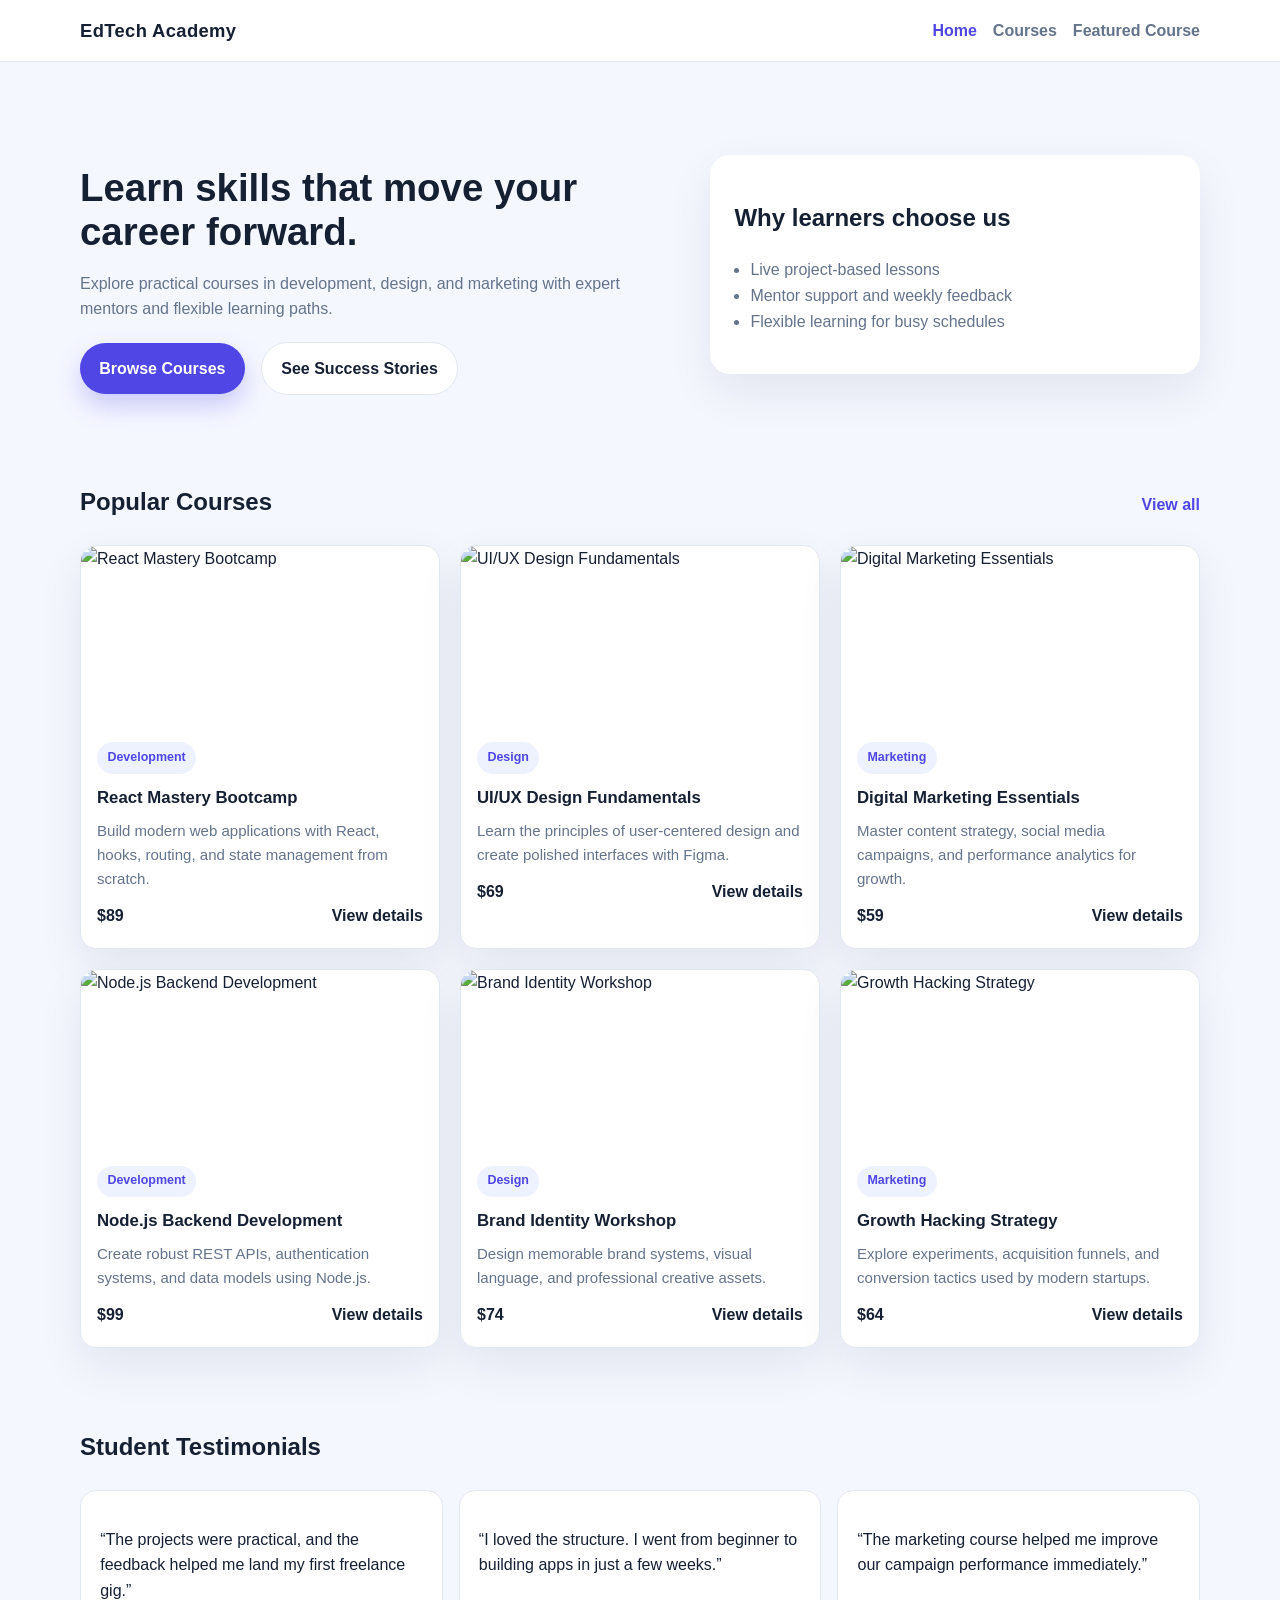
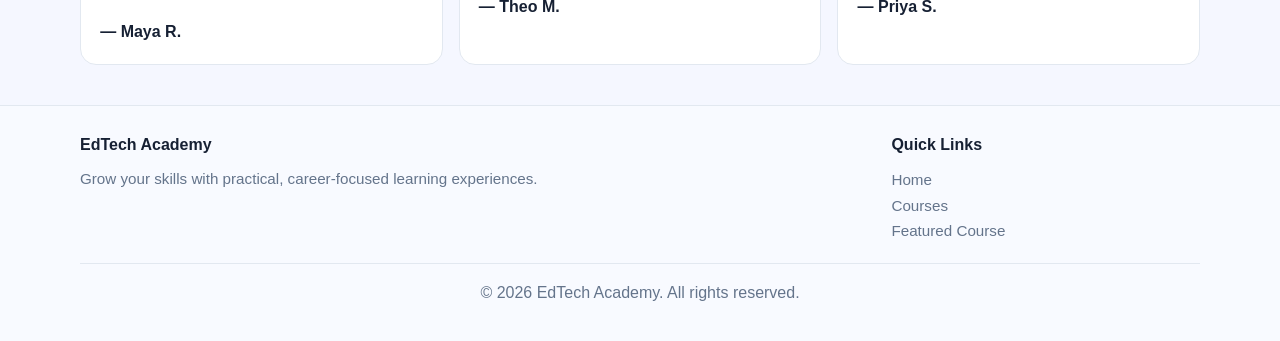
==== index.html @ 7f389bcc "Folder Structure create" ====
<!DOCTYPE html>
<html lang="en">
  <head>
    <meta charset="UTF-8">
    <meta name="viewport" content="width=device-width, initial-scale=1.0">
    <title>EdTech Academy</title>
    <link rel="stylesheet" href="styles.css">
  </head>
  <body data-page="home">
    <header class="site-header">
      <div class="container header-inner">
        <a class="brand" href="index.html">EdTech Academy</a>
        <nav class="nav-links" aria-label="Primary navigation">
          <a class="active" href="index.html">Home</a>
          <a href="courses.html">Courses</a>
          <a href="course-detail.html?id=1">Featured Course</a>
        </nav>
      </div>
    </header>

    <main>
      <section class="hero">
        <div class="container hero-grid">
          <div>
            <h1>Learn skills that move your career forward.</h1>
            <p>Explore practical courses in development, design, and marketing with expert mentors and flexible learning paths.</p>
            <div class="btns" style="margin-top: 1.25rem;">
              <a class="btn btn-primary" href="courses.html">Browse Courses</a>
              <a class="btn btn-secondary" href="#testimonials">See Success Stories</a>
            </div>
          </div>
          <div class="hero-card">
            <h2>Why learners choose us</h2>
            <ul>
              <li>Live project-based lessons</li>
              <li>Mentor support and weekly feedback</li>
              <li>Flexible learning for busy schedules</li>
            </ul>
          </div>
        </div>
      </section>

      <section class="section">
        <div class="container">
          <div class="section-title">
            <h2>Popular Courses</h2>
            <a href="courses.html">View all</a>
          </div>
          <div id="popular-courses" class="grid course-grid"></div>
        </div>
      </section>

      <section id="testimonials" class="section">
        <div class="container">
          <div class="section-title">
            <h2>Student Testimonials</h2>
          </div>
          <div class="testimonials">
            <article class="quote-card">
              <p>“The projects were practical, and the feedback helped me land my first freelance gig.”</p>
              <strong>— Maya R.</strong>
            </article>
            <article class="quote-card">
              <p>“I loved the structure. I went from beginner to building apps in just a few weeks.”</p>
              <strong>— Theo M.</strong>
            </article>
            <article class="quote-card">
              <p>“The marketing course helped me improve our campaign performance immediately.”</p>
              <strong>— Priya S.</strong>
            </article>
          </div>
        </div>
      </section>
    </main>

    <footer class="site-footer">
      <div class="container footer-grid">
        <div class="footer-block">
          <h3>EdTech Academy</h3>
          <p>Grow your skills with practical, career-focused learning experiences.</p>
        </div>
        <div class="footer-block"></div>
        <div class="footer-block">
          <h3>Quick Links</h3>
          <a href="index.html">Home</a><br>
          <a href="courses.html">Courses</a><br>
          <a href="course-detail.html?id=1">Featured Course</a>
        </div>
      </div>
      <div class="container footer-bottom">© 2026 EdTech Academy. All rights reserved.</div>
    </footer>

    <script src="courses.js"></script>
    <script src="app.js"></script>
  </body>
</html>
---- styles.css ----
:root {
  --bg: #f5f7ff;
  --surface: #ffffff;
  --text: #162033;
  --muted: #64748b;
  --primary: #4f46e5;
  --primary-dark: #3730a3;
  --border: #e2e8f0;
  --shadow: 0 18px 45px rgba(15, 23, 42, 0.08);
}

* {
  box-sizing: border-box;
}

body {
  margin: 0;
  font-family: 'Segoe UI', Tahoma, Geneva, Verdana, sans-serif;
  background: var(--bg);
  color: var(--text);
  line-height: 1.6;
}

a {
  color: inherit;
  text-decoration: none;
}

img {
  max-width: 100%;
  display: block;
}

.container {
  width: min(1120px, calc(100% - 2rem));
  margin: 0 auto;
}

.site-header {
  background: rgba(255, 255, 255, 0.95);
  backdrop-filter: blur(12px);
  position: sticky;
  top: 0;
  z-index: 10;
  border-bottom: 1px solid var(--border);
}

.header-inner {
  display: flex;
  justify-content: space-between;
  align-items: center;
  padding: 1rem 0;
}

.brand {
  font-size: 1.15rem;
  font-weight: 700;
  letter-spacing: 0.02em;
}

.nav-links {
  display: flex;
  gap: 1rem;
  flex-wrap: wrap;
}

.nav-links a {
  color: var(--muted);
  font-weight: 600;
}

.nav-links a:hover,
.nav-links a.active {
  color: var(--primary);
}

.hero {
  padding: 4.5rem 0 3rem;
}

.hero-grid {
  display: grid;
  grid-template-columns: 1.1fr 0.9fr;
  gap: 2rem;
  align-items: center;
}

.hero h1 {
  font-size: clamp(2rem, 3vw, 3rem);
  line-height: 1.15;
  margin-bottom: 1rem;
}

.hero p {
  color: var(--muted);
  font-size: 1rem;
  max-width: 600px;
}

.btn {
  display: inline-block;
  padding: 0.8rem 1.2rem;
  border-radius: 999px;
  font-weight: 700;
  transition: transform 0.2s ease, box-shadow 0.2s ease;
}

.btn:hover {
  transform: translateY(-2px);
}

.btn-primary {
  background: var(--primary);
  color: white;
  box-shadow: 0 12px 25px rgba(79, 70, 229, 0.25);
}

.btn-secondary {
  border: 1px solid var(--border);
  background: white;
  margin-left: 0.75rem;
}

.hero-card {
  background: white;
  padding: 1.5rem;
  border-radius: 1.25rem;
  box-shadow: var(--shadow);
}

.hero-card ul {
  padding-left: 1rem;
  color: var(--muted);
}

.section {
  padding: 2.5rem 0;
}

.section-title {
  display: flex;
  justify-content: space-between;
  align-items: baseline;
  margin-bottom: 1.5rem;
}

.section-title h2 {
  margin: 0;
  font-size: 1.5rem;
}

.section-title a {
  color: var(--primary);
  font-weight: 700;
}

.grid {
  display: grid;
  gap: 1.25rem;
}

.course-grid {
  grid-template-columns: repeat(3, minmax(0, 1fr));
}

.card {
  background: var(--surface);
  border: 1px solid var(--border);
  border-radius: 1rem;
  overflow: hidden;
  box-shadow: var(--shadow);
}

.card img {
  width: 100%;
  height: 180px;
  object-fit: cover;
}

.card-body {
  padding: 1rem 1rem 1.2rem;
}

.badge {
  display: inline-block;
  padding: 0.35rem 0.65rem;
  border-radius: 999px;
  background: #eef2ff;
  color: var(--primary);
  font-size: 0.78rem;
  font-weight: 700;
  margin-bottom: 0.7rem;
}

.card h3 {
  margin: 0 0 0.45rem;
  font-size: 1.05rem;
}

.card p {
  margin: 0 0 0.75rem;
  color: var(--muted);
  font-size: 0.94rem;
}

.card-footer {
  display: flex;
  justify-content: space-between;
  align-items: center;
  font-weight: 700;
}

.testimonials {
  display: grid;
  grid-template-columns: repeat(3, minmax(0, 1fr));
  gap: 1rem;
}

.quote-card {
  background: white;
  border-radius: 1rem;
  padding: 1.2rem;
  border: 1px solid var(--border);
}

.quote-card strong {
  display: block;
  margin-top: 1rem;
}

.page-shell {
  padding: 2.5rem 0 4rem;
}

.toolbar {
  display: flex;
  flex-wrap: wrap;
  gap: 1rem;
  margin: 1.5rem 0 2rem;
}

.toolbar input,
.toolbar select {
  flex: 1 1 220px;
  padding: 0.85rem 0.95rem;
  border: 1px solid var(--border);
  border-radius: 0.9rem;
  font: inherit;
}

.results-message {
  margin-bottom: 1rem;
  color: var(--muted);
}

.detail-layout {
  display: grid;
  grid-template-columns: 1.1fr 0.9fr;
  gap: 2rem;
  align-items: start;
}

.detail-card {
  background: white;
  padding: 1.5rem;
  border-radius: 1.25rem;
  box-shadow: var(--shadow);
}

.detail-card img {
  width: 100%;
  height: 280px;
  object-fit: cover;
  border-radius: 1rem;
  margin-bottom: 1rem;
}

.detail-meta {
  display: flex;
  flex-wrap: wrap;
  gap: 0.75rem;
  margin-bottom: 0.75rem;
}

.detail-meta span {
  background: #eef2ff;
  color: var(--primary);
  padding: 0.4rem 0.7rem;
  border-radius: 999px;
  font-size: 0.8rem;
  font-weight: 700;
}

.empty-state {
  background: white;
  border: 1px dashed var(--border);
  border-radius: 1rem;
  padding: 2rem;
  text-align: center;
  color: var(--muted);
}

.site-footer {
  padding: 1.6rem 0 2.2rem;
  color: var(--muted);
  border-top: 1px solid var(--border);
  background: #f8faff;
}

.footer-grid {
  display: grid;
  grid-template-columns: 1.2fr 0.8fr 0.8fr;
  gap: 1.25rem;
}

.footer-block h3 {
  margin: 0 0 0.6rem;
  color: var(--text);
  font-size: 1rem;
}

.footer-block p,
.footer-block a {
  margin: 0.2rem 0;
  color: var(--muted);
  font-size: 0.95rem;
}

.footer-block a:hover {
  color: var(--primary);
}

.footer-bottom {
  margin-top: 1.2rem;
  padding-top: 1rem;
  border-top: 1px solid var(--border);
  text-align: center;
}

@media (max-width: 900px) {
  .hero-grid,
  .detail-layout {
    grid-template-columns: 1fr;
  }

  .course-grid,
  .testimonials {
    grid-template-columns: repeat(2, minmax(0, 1fr));
  }
}

@media (max-width: 640px) {
  .header-inner {
    flex-direction: column;
    align-items: flex-start;
    gap: 0.7rem;
  }

  .hero {
    padding-top: 2.2rem;
  }

  .hero .btns {
    display: flex;
    flex-wrap: wrap;
    gap: 0.75rem;
  }

  .btn-secondary {
    margin-left: 0;
  }

  .course-grid,
  .testimonials {
    grid-template-columns: 1fr;
  }
}
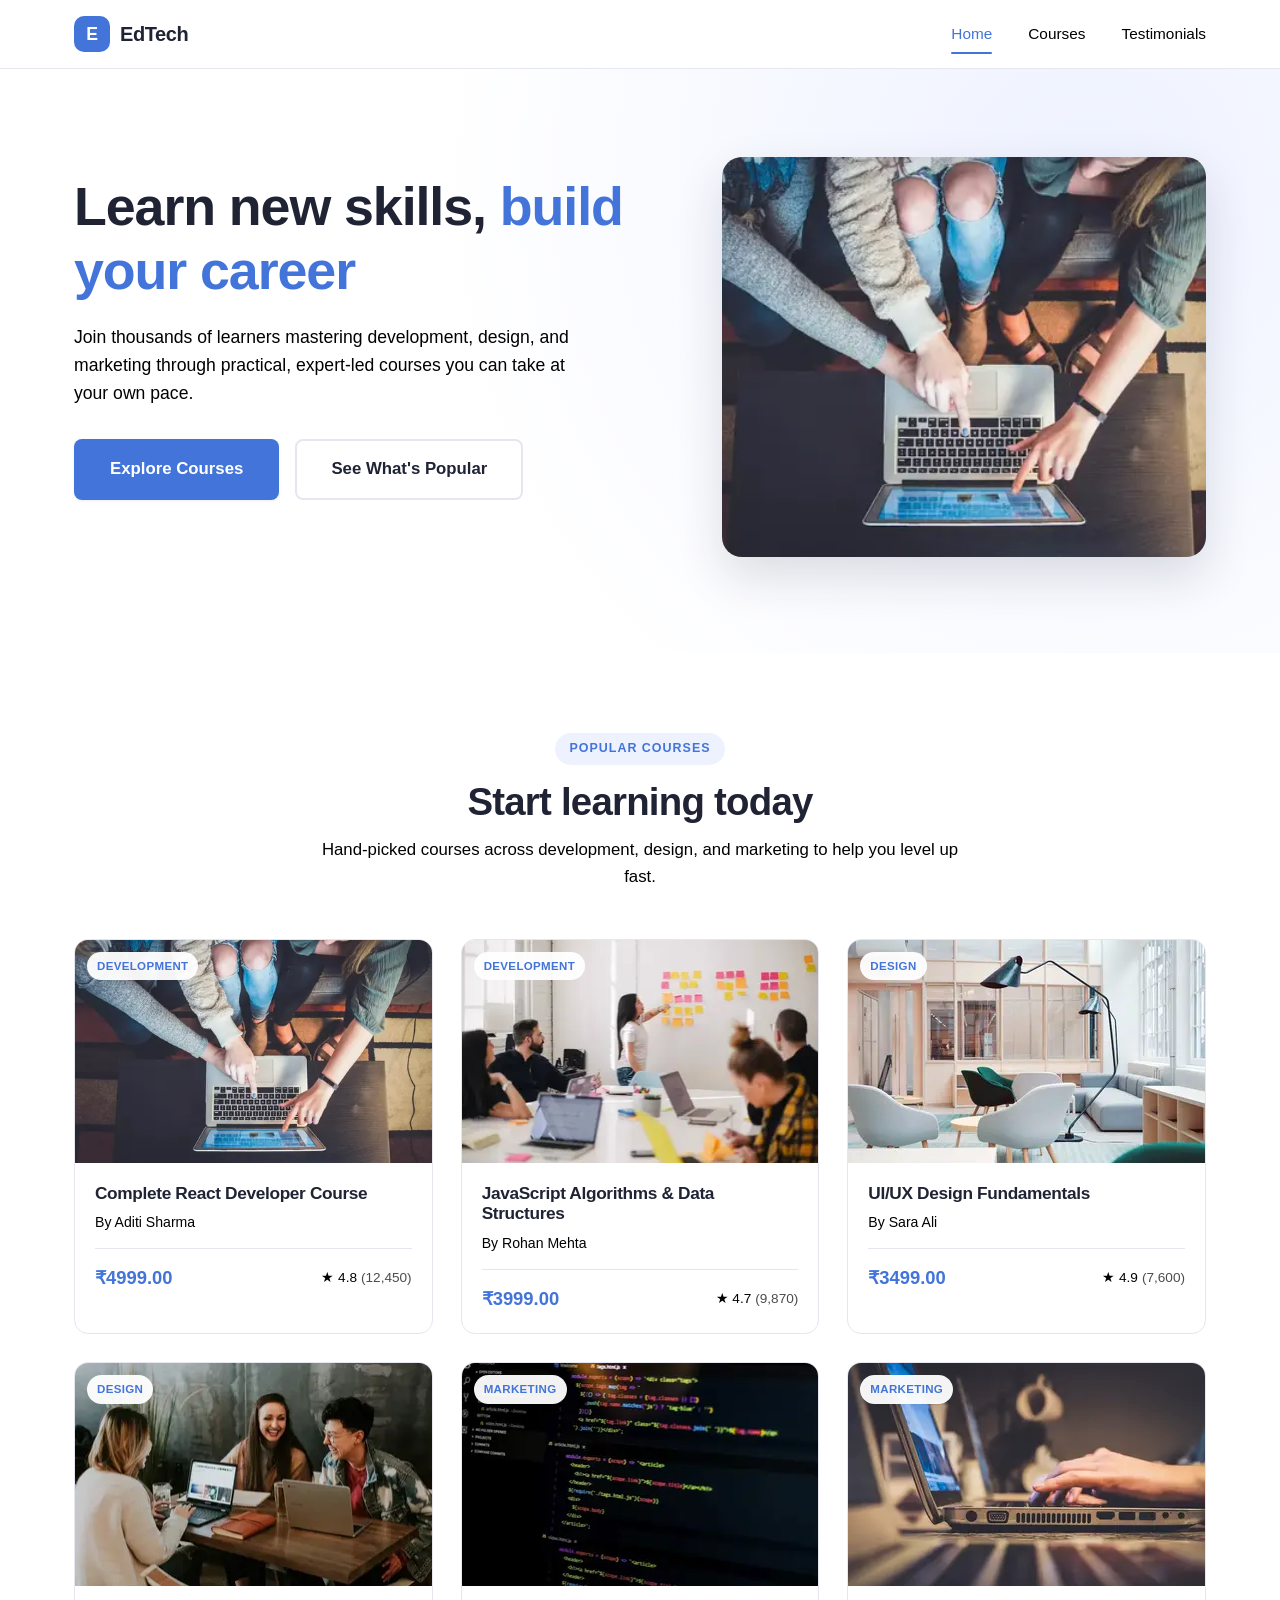
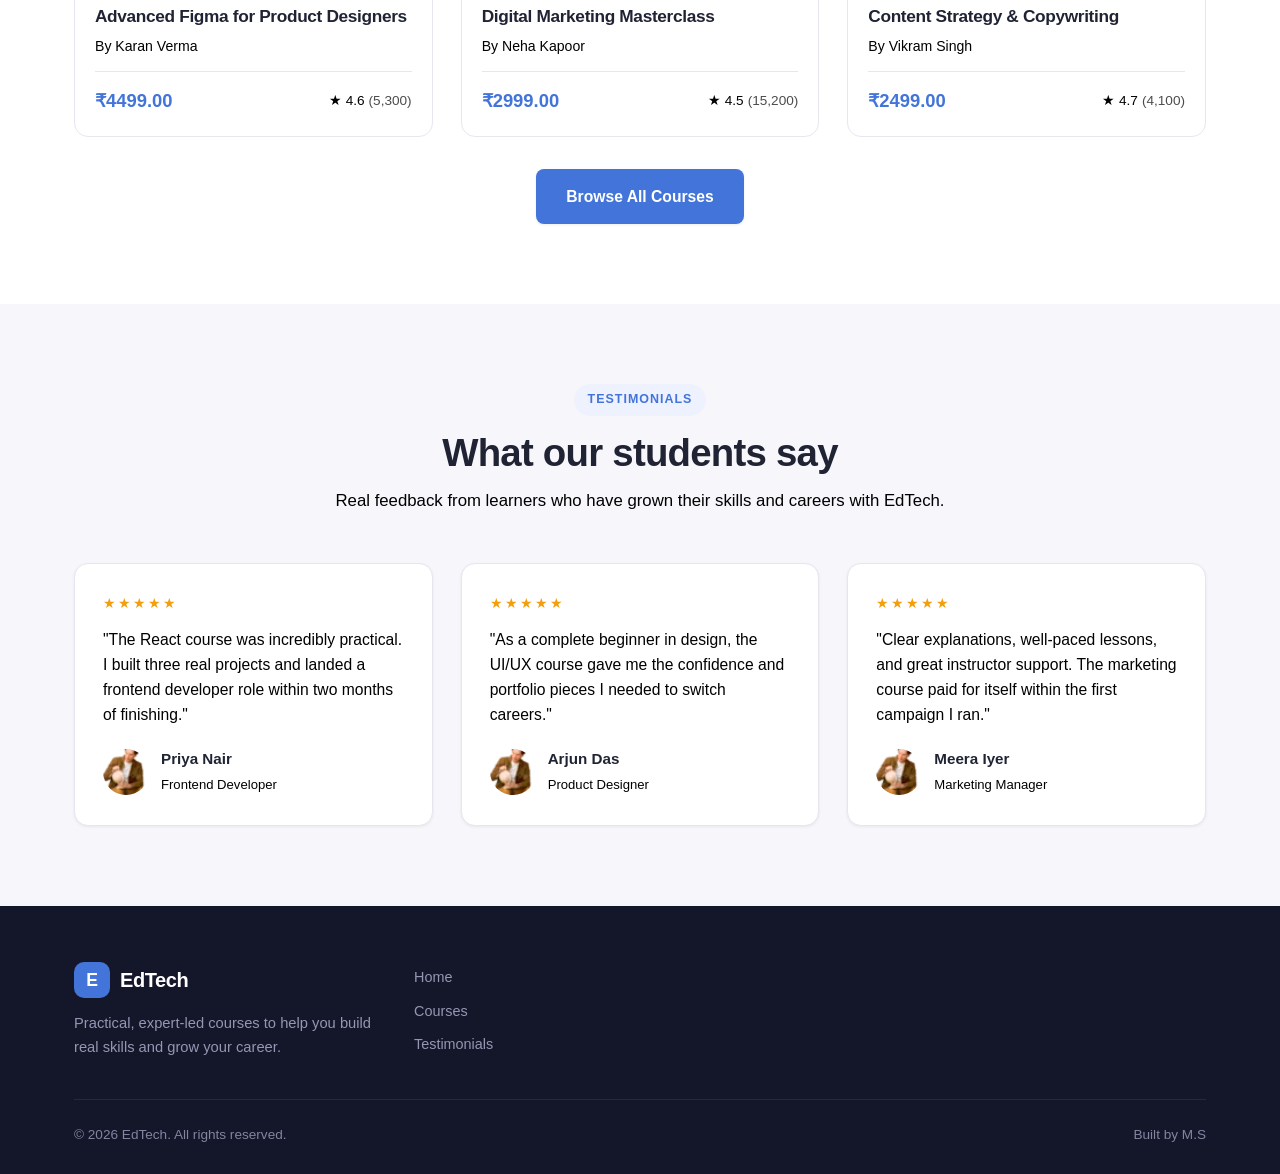
==== commit 5aa0fbae: "Create all the page with functionality" ====
--- a/index.html
+++ b/index.html
@@ -1,96 +1,175 @@
 <!DOCTYPE html>
 <html lang="en">
-  <head>
-    <meta charset="UTF-8">
-    <meta name="viewport" content="width=device-width, initial-scale=1.0">
-    <title>EdTech Academy</title>
-    <link rel="stylesheet" href="styles.css">
-  </head>
-  <body data-page="home">
-    <header class="site-header">
-      <div class="container header-inner">
-        <a class="brand" href="index.html">EdTech Academy</a>
-        <nav class="nav-links" aria-label="Primary navigation">
-          <a class="active" href="index.html">Home</a>
-          <a href="courses.html">Courses</a>
-          <a href="course-detail.html?id=1">Featured Course</a>
-        </nav>
-      </div>
-    </header>
 
-    <main>
-      <section class="hero">
-        <div class="container hero-grid">
-          <div>
-            <h1>Learn skills that move your career forward.</h1>
-            <p>Explore practical courses in development, design, and marketing with expert mentors and flexible learning paths.</p>
-            <div class="btns" style="margin-top: 1.25rem;">
-              <a class="btn btn-primary" href="courses.html">Browse Courses</a>
-              <a class="btn btn-secondary" href="#testimonials">See Success Stories</a>
-            </div>
-          </div>
-          <div class="hero-card">
-            <h2>Why learners choose us</h2>
-            <ul>
-              <li>Live project-based lessons</li>
-              <li>Mentor support and weekly feedback</li>
-              <li>Flexible learning for busy schedules</li>
-            </ul>
+<head>
+  <meta charset="UTF-8" />
+  <meta name="viewport" content="width=device-width, initial-scale=1.0" />
+  <title>EdTech · Learn Skills That Matter</title>
+  <meta name="description"
+    content="EdTech is an online learning platform offering courses in development, design and marketing taught by industry experts." />
+  <link rel="preconnect" href="https://fonts.googleapis.com" />
+  <link rel="stylesheet" href="css/style.css" />
+</head>
+
+<body>
+
+  <!-- header -->
+
+  <header class="site-header">
+    <div class="container navbar">
+      <a href="index.html" class="logo" aria-label="EdTech Home">
+        <span class="logo-mark">E</span>
+        EdTech
+      </a>
+
+      <nav class="nav-links" id="nav-links">
+        <a href="index.html" class="active" aria-current="page" aria-label="Home">Home</a>
+        <a href="courses.html" aria-label="Browse Courses">Courses</a>
+        <a href="index.html#testimonials" aria-label="View Testimonials">Testimonials</a>
+      </nav>
+
+
+    </div>
+  </header>
+
+  <main>
+    <!-- Hero Section -->
+    <section class="hero">
+      <div class="container hero-grid">
+        <div class="hero-content">
+          <h1>Learn new skills, <span>build your career</span></h1>
+          <p>
+            Join thousands of learners mastering development, design, and marketing
+            through practical, expert-led courses you can take at your own pace.
+          </p>
+          <div class="hero-actions">
+            <a href="courses.html" class="btn btn-primary btn-lg" aria-label="Explore Courses">Explore Courses</a>
+            <a href="#popular-courses" class="btn btn-outline btn-lg" aria-label="See What's Popular">See What's
+              Popular</a>
           </div>
         </div>
-      </section>
 
-      <section class="section">
-        <div class="container">
-          <div class="section-title">
-            <h2>Popular Courses</h2>
-            <a href="courses.html">View all</a>
-          </div>
-          <div id="popular-courses" class="grid course-grid"></div>
-        </div>
-      </section>
-
-      <section id="testimonials" class="section">
-        <div class="container">
-          <div class="section-title">
-            <h2>Student Testimonials</h2>
-          </div>
-          <div class="testimonials">
-            <article class="quote-card">
-              <p>“The projects were practical, and the feedback helped me land my first freelance gig.”</p>
-              <strong>— Maya R.</strong>
-            </article>
-            <article class="quote-card">
-              <p>“I loved the structure. I went from beginner to building apps in just a few weeks.”</p>
-              <strong>— Theo M.</strong>
-            </article>
-            <article class="quote-card">
-              <p>“The marketing course helped me improve our campaign performance immediately.”</p>
-              <strong>— Priya S.</strong>
-            </article>
-          </div>
-        </div>
-      </section>
-    </main>
-
-    <footer class="site-footer">
-      <div class="container footer-grid">
-        <div class="footer-block">
-          <h3>EdTech Academy</h3>
-          <p>Grow your skills with practical, career-focused learning experiences.</p>
-        </div>
-        <div class="footer-block"></div>
-        <div class="footer-block">
-          <h3>Quick Links</h3>
-          <a href="index.html">Home</a><br>
-          <a href="courses.html">Courses</a><br>
-          <a href="course-detail.html?id=1">Featured Course</a>
+        <div class="hero-media">
+          <img src="./images/react.webp" alt="React Development Course" loading="eager" fetchpriority="high" />
         </div>
       </div>
-      <div class="container footer-bottom">© 2026 EdTech Academy. All rights reserved.</div>
-    </footer>
+    </section>
 
-    <script src="courses.js"></script>
-    <script src="app.js"></script>
-  </body>
-</html>
+    <!-- Course Section -->
+    <section class="section" id="popular-courses">
+      <div class="container">
+        <div class="section-header">
+          <span class="eyebrow">Popular Courses</span>
+          <h2>Start learning today</h2>
+          <p>Hand-picked courses across development, design, and marketing to help you level up fast.</p>
+        </div>
+
+        <div class="course-grid" id="popular-courses-grid" aria-label="Popular Courses">
+
+        </div>
+        <div style="text-align: center; margin-top: 2rem;">
+          <a href="courses.html" class="btn btn-primary">
+            Browse All Courses
+          </a>
+        </div>
+      </div>
+    </section>
+
+    <!-- testimonials -->
+    <section class="section section-bg" id="testimonials">
+      <div class="container">
+        <div class="section-header">
+          <span class="eyebrow">Testimonials</span>
+          <h2>What our students say</h2>
+          <p>Real feedback from learners who have grown their skills and careers with EdTech.</p>
+        </div>
+
+        <div class="testimonial-grid">
+          <article class="testimonial-card" aria-label="Testimonial from Priya Nair">
+            <div class="testimonial-stars">★★★★★</div>
+            <p class="testimonial-quote">
+              "The React course was incredibly practical. I built three real projects and landed a
+              frontend developer role within two months of finishing."
+            </p>
+            <div class="testimonial-person">
+              <img src="./images/pic1.webp" alt="Portrait of Priya Nair" loading="lazy" width="80" height="80"
+                decoding="async" />
+              <div>
+                <strong>Priya Nair</strong>
+                <span>Frontend Developer</span>
+              </div>
+            </div>
+          </article>
+
+          <article class="testimonial-card" aria-label="Testimonial from Arjun Das">
+            <div class="testimonial-stars">★★★★★</div>
+            <p class="testimonial-quote">
+              "As a complete beginner in design, the UI/UX course gave me the confidence and
+              portfolio pieces I needed to switch careers."
+            </p>
+            <div class="testimonial-person">
+              <img src="./images/pic1.webp" alt="Portrait of Arjun Das" loading="lazy" width="80" height="80"
+                decoding="async" />
+              <div>
+                <strong>Arjun Das</strong>
+                <span>Product Designer</span>
+              </div>
+            </div>
+          </article>
+
+          <article class="testimonial-card" aria-label="Testimonial from Meera Iyer">
+            <div class="testimonial-stars">★★★★★</div>
+            <p class="testimonial-quote">
+              "Clear explanations, well-paced lessons, and great instructor support. The marketing
+              course paid for itself within the first campaign I ran."
+            </p>
+            <div class="testimonial-person">
+              <img src="./images/pic1.webp" alt="Portrait of Meera Iyer" loading="lazy" width="80" height="80"
+                decoding="async" />
+              <div>
+                <strong>Meera Iyer</strong>
+                <span>Marketing Manager</span>
+              </div>
+            </div>
+          </article>
+        </div>
+      </div>
+    </section>
+  </main>
+
+  <!-- footer -->
+  <footer class="site-footer" id="footer">
+    <div class="container">
+      <div class="footer-grid">
+        <div class="footer-brand">
+          <a href="index.html" class="logo" aria-label="EdTech Home">
+            <span class="logo-mark">E</span>
+            EdTech
+          </a>
+          <p>Practical, expert-led courses to help you build real skills and grow your career.</p>
+        </div>
+
+        <div class="footer-col">
+          <ul>
+            <li><a href="index.html" aria-label="Home">Home</a></li>
+            <li><a href="courses.html" aria-label="Courses">Courses</a></li>
+            <li><a href="index.html#testimonials" aria-label="Testimonials">Testimonials</a></li>
+          </ul>
+        </div>
+
+
+      </div>
+
+      <div class="footer-bottom">
+        <span>&copy; <span id="year"></span> EdTech. All rights reserved.</span>
+        <span aria-label="Built by M.S">Built by M.S</span>
+      </div>
+    </div>
+  </footer>
+
+  <script defer src="js/courses-data.js"></script>
+  <script defer src="js/main.js"></script>
+  <script defer src="js/home.js"></script>
+</body>
+
+</html>
--- a/css/style.css
+++ b/css/style.css
@@ -0,0 +1,931 @@
+.breadcrumb,
+.detail-description p,
+.detail-not-found p,
+.detail-price-note,
+.detail-sidebar ul li,
+.empty-state,
+.filter-btn,
+.hero p,
+.listing-header p,
+.nav-links a,
+.results-meta,
+.search-field .search-icon,
+.section-header p,
+.toast span {
+  color: var(--color-text-muted)
+}
+
+.course-card-category,
+.detail-category,
+.eyebrow {
+  text-transform: uppercase
+}
+
+*,
+::after,
+::before {
+  box-sizing: border-box;
+  margin: 0;
+  padding: 0
+}
+
+:root {
+  --color-primary: #4274D9;
+  --color-primary-dark: #293681;
+  --color-primary-light: #eef2ff;
+  --color-accent: #f59e0b;
+  --color-text: #1f2333;
+  --color-text-muted: #000;
+  --color-bg: #ffffff;
+  --color-bg-alt: #f7f7fb;
+  --color-border: #e6e6f0;
+  --color-success: #15803d;
+  --color-success-bg: #ecfdf3;
+  --radius-sm: 8px;
+  --radius-md: 14px;
+  --radius-lg: 20px;
+  --shadow-sm: 0 1px 3px rgba(31, 35, 51, 0.08);
+  --shadow-md: 0 8px 24px rgba(31, 35, 51, 0.1);
+  --shadow-lg: 0 20px 48px rgba(31, 35, 51, 0.14);
+  --container-width: 1180px;
+  --transition: 0.2s ease
+}
+
+html {
+  scroll-behavior: smooth
+}
+
+body {
+  font-family: Inter, -apple-system, BlinkMacSystemFont, "Segoe UI", Roboto, Helvetica, Arial, sans-serif;
+  color: var(--color-text);
+  background: var(--color-bg);
+  line-height: 1.6;
+  -webkit-font-smoothing: antialiased
+}
+
+img {
+  max-width: 100%;
+  display: block
+}
+
+a {
+  color: inherit;
+  text-decoration: none
+}
+
+ul {
+  list-style: none
+}
+
+button {
+  font-family: inherit;
+  cursor: pointer
+}
+
+h1,
+h2,
+h3,
+h4 {
+  font-weight: 700;
+  line-height: 1.2;
+  letter-spacing: -.02em
+}
+
+.eyebrow {
+  display: inline-block;
+  font-size: .78rem;
+  font-weight: 700;
+  letter-spacing: .08em;
+  color: var(--color-primary);
+  background: var(--color-primary-light);
+  padding: 6px 14px;
+  border-radius: 999px;
+  margin-bottom: 14px
+}
+
+.container {
+  width: 100%;
+  max-width: var(--container-width);
+  margin-inline: auto;
+  padding-inline: 24px
+}
+
+.section {
+  padding-block: 80px
+}
+
+.section-bg {
+  background: var(--color-bg-alt)
+}
+
+.section-header {
+  text-align: center;
+  max-width: 640px;
+  margin: 0 auto 48px
+}
+
+.section-header h2 {
+  font-size: clamp(1.8rem, 3vw, 2.4rem);
+  margin-bottom: 12px
+}
+
+.section-header p {
+  font-size: 1.05rem
+}
+
+.visually-hidden {
+  position: absolute;
+  width: 1px;
+  height: 1px;
+  overflow: hidden;
+  clip: rect(0 0 0 0);
+  white-space: nowrap
+}
+
+.btn {
+  display: inline-flex;
+  align-items: center;
+  justify-content: center;
+  gap: 8px;
+  padding: 13px 28px;
+  border-radius: var(--radius-sm);
+  font-weight: 600;
+  font-size: .98rem;
+  border: 2px solid transparent;
+  transition: transform var(--transition), box-shadow var(--transition), background var(--transition), color var(--transition);
+  white-space: nowrap
+}
+
+.logo,
+.navbar {
+  display: flex;
+  align-items: center
+}
+
+.btn:active {
+  transform: translateY(1px)
+}
+
+.btn-primary {
+  background: var(--color-primary);
+  color: #fff;
+  box-shadow: var(--shadow-sm)
+}
+
+.btn-primary:hover,
+.course-card:hover,
+.hero-badge {
+  box-shadow: var(--shadow-md)
+}
+
+.btn-primary:hover {
+  background: var(--color-primary-dark)
+}
+
+.btn-outline {
+  background: 0 0;
+  border-color: var(--color-border);
+  color: var(--color-text)
+}
+
+.btn-outline:hover,
+.filter-btn:hover {
+  border-color: var(--color-primary);
+  color: var(--color-primary)
+}
+
+.btn-block {
+  width: 100%
+}
+
+.btn-lg {
+  padding: 15px 34px;
+  font-size: 1.05rem
+}
+
+.site-header {
+  position: sticky;
+  top: 0;
+  z-index: 100;
+  background: rgba(255, 255, 255, .92);
+  backdrop-filter: blur(10px);
+  border-bottom: 1px solid var(--color-border)
+}
+
+.hero-media,
+.nav-links a {
+  position: relative
+}
+
+.navbar {
+  justify-content: space-between;
+  padding-block: 16px
+}
+
+.logo {
+  gap: 10px;
+  font-size: 1.25rem;
+  font-weight: 800;
+  letter-spacing: -.02em
+}
+
+.logo-mark {
+  display: inline-flex;
+  align-items: center;
+  justify-content: center;
+  width: 36px;
+  height: 36px;
+  border-radius: 10px;
+  background: var(--color-primary);
+  /* background: linear-gradient(135deg, var(--color-primary), #818cf8); */
+  color: #fff;
+  font-size: 1.1rem
+}
+
+.course-card-category,
+.hero h1 span,
+.nav-links a.active,
+.nav-links a:hover {
+  color: var(--color-primary)
+}
+
+.nav-links {
+  display: flex;
+  align-items: center;
+  gap: 36px
+}
+
+.nav-links a {
+  font-weight: 500;
+  font-size: .96rem;
+  padding-block: 4px;
+  transition: color var(--transition)
+}
+
+.nav-links a.active::after {
+  content: "";
+  position: absolute;
+  left: 0;
+  right: 0;
+  bottom: -4px;
+  height: 2px;
+  background: var(--color-primary);
+  border-radius: 2px
+}
+
+.nav-actions {
+  display: flex;
+  align-items: center;
+  gap: 14px
+}
+
+.nav-toggle {
+  display: none;
+  flex-direction: column;
+  gap: 5px;
+  background: 0 0;
+  border: none;
+  padding: 6px
+}
+
+.nav-toggle span {
+  width: 24px;
+  height: 2px;
+  background: var(--color-text);
+  border-radius: 2px;
+  transition: transform var(--transition), opacity var(--transition)
+}
+
+.hero {
+  padding-block: 88px 96px;
+  background: radial-gradient(circle at 85% 20%, #eef2ff 0, #fff 55%);
+  overflow: hidden
+}
+
+.hero-grid {
+  display: grid;
+  grid-template-columns: 1.1fr 0.9fr;
+  gap: 56px;
+  align-items: center
+}
+
+.hero h1 {
+  font-size: clamp(2.2rem, 4.2vw, 3.4rem);
+  margin-bottom: 20px
+}
+
+.hero p {
+  font-size: 1.1rem;
+  max-width: 520px;
+  margin-bottom: 32px
+}
+
+.hero-actions {
+  display: flex;
+  gap: 16px;
+  flex-wrap: wrap;
+  margin-bottom: 40px
+}
+
+.hero-stats {
+  display: flex;
+  gap: 36px;
+  flex-wrap: wrap
+}
+
+.hero-stats div strong {
+  display: block;
+  font-size: 1.6rem;
+  color: var(--color-text)
+}
+
+.hero-stats div span {
+  font-size: .88rem;
+  color: var(--color-text-muted)
+}
+
+.hero-media img {
+  width: auto;
+  height: 100%;
+  object-fit: cover;
+  min-height: 400px;
+  border-radius: var(--radius-lg);
+  box-shadow: var(--shadow-lg)
+}
+
+.hero-badge {
+  position: absolute;
+  bottom: -22px;
+  left: -22px;
+  background: #fff;
+  border-radius: var(--radius-md);
+  padding: 16px 20px;
+  display: flex;
+  align-items: center;
+  gap: 12px
+}
+
+.hero-badge .badge-icon {
+  width: 42px;
+  height: 42px;
+  border-radius: 10px;
+  background: var(--color-success-bg);
+  color: var(--color-success);
+  display: flex;
+  align-items: center;
+  justify-content: center;
+  font-size: 1.2rem
+}
+
+.hero-badge strong,
+.testimonial-person strong {
+  display: block;
+  font-size: .95rem
+}
+
+.hero-badge span {
+  font-size: .8rem;
+  color: var(--color-text-muted)
+}
+
+.course-grid {
+  display: grid;
+  grid-template-columns: repeat(auto-fill, minmax(280px, 1fr));
+  gap: 28px
+}
+
+.course-card {
+  background: #fff;
+  border: 1px solid var(--color-border);
+  border-radius: var(--radius-md);
+  overflow: hidden;
+  display: flex;
+  flex-direction: column;
+  transition: transform var(--transition), box-shadow var(--transition)
+}
+
+.course-card-media {
+  position: relative;
+  aspect-ratio: 16/10;
+  overflow: hidden;
+  background: var(--color-bg-alt)
+}
+
+.course-card-media img {
+  width: 100%;
+  height: 100%;
+  object-fit: cover;
+  transition: transform .35s
+}
+
+.course-card:hover .course-card-media img {
+  transform: scale(1.06)
+}
+
+.course-card-category {
+  position: absolute;
+  top: 12px;
+  left: 12px;
+  background: rgba(255, 255, 255, .95);
+  font-size: .72rem;
+  font-weight: 700;
+  letter-spacing: .03em;
+  padding: 5px 10px;
+  border-radius: 999px
+}
+
+.course-card-body {
+  padding: 20px;
+  display: flex;
+  flex-direction: column;
+  flex: 1
+}
+
+.course-card-title {
+  font-size: 1.08rem;
+  margin-bottom: 8px
+}
+
+.course-card-instructor {
+  font-size: .88rem;
+  color: var(--color-text-muted);
+  margin-bottom: 14px
+}
+
+.course-card-meta {
+  display: flex;
+  align-items: center;
+  justify-content: space-between;
+  margin-top: auto;
+  padding-top: 14px;
+  border-top: 1px solid var(--color-border)
+}
+
+.course-card-price {
+  font-weight: 800;
+  font-size: 1.15rem;
+  color: var(--color-primary)
+}
+
+.course-card-rating {
+  font-size: .85rem;
+  color: var(--color-text-muted);
+  display: flex;
+  align-items: center;
+  gap: 4px
+}
+
+.course-card-link {
+  display: block
+}
+
+.testimonial-grid {
+  display: grid;
+  grid-template-columns: repeat(auto-fit, minmax(300px, 1fr));
+  gap: 28px
+}
+
+.testimonial-card {
+  background: #fff;
+  border: 1px solid var(--color-border);
+  border-radius: var(--radius-md);
+  padding: 28px;
+  box-shadow: var(--shadow-sm)
+}
+
+.testimonial-quote {
+  color: var(--color-text-muted);
+  font-size: .98rem;
+  margin-bottom: 20px
+}
+
+.testimonial-person {
+  display: flex;
+  align-items: center;
+  gap: 12px
+}
+
+.filter-bar,
+.results-meta {
+  align-items: center;
+  display: flex
+}
+
+.testimonial-person img {
+  width: 46px;
+  height: 46px;
+  border-radius: 50%;
+  object-fit: cover
+}
+
+.detail-sidebar,
+.search-field input {
+  border: 1px solid var(--color-border)
+}
+
+.testimonial-person span {
+  font-size: .82rem;
+  color: var(--color-text-muted)
+}
+
+.testimonial-stars {
+  color: var(--color-accent);
+  margin-bottom: 12px;
+  font-size: .9rem;
+  letter-spacing: 2px
+}
+
+.listing-header {
+  background: var(--color-bg-alt);
+  padding-block: 56px 40px;
+  border-bottom: 1px solid var(--color-border)
+}
+
+.listing-header h1 {
+  font-size: clamp(1.8rem, 3vw, 2.4rem);
+  margin-bottom: 10px
+}
+
+.listing-header p {
+  max-width: 560px
+}
+
+.filter-bar {
+  gap: 20px;
+  flex-wrap: wrap;
+  margin-top: 32px
+}
+
+.search-field {
+  position: relative;
+  flex: 1;
+  min-width: 240px
+}
+
+.search-field input {
+  width: 100%;
+  padding: 13px 16px 13px 44px;
+  border-radius: var(--radius-sm);
+  font-size: .98rem;
+  background: #fff;
+  transition: border-color var(--transition), box-shadow var(--transition)
+}
+
+.search-field input:focus {
+  outline: 0;
+  border-color: var(--color-primary);
+  box-shadow: 0 0 0 3px var(--color-primary-light)
+}
+
+.search-field .search-icon {
+  position: absolute;
+  left: 15px;
+  top: 50%;
+  transform: translateY(-50%);
+  pointer-events: none
+}
+
+.category-filters {
+  display: flex;
+  gap: 10px;
+  flex-wrap: wrap
+}
+
+.filter-btn {
+  padding: 10px 18px;
+  border-radius: 999px;
+  border: 1px solid var(--color-border);
+  background: #fff;
+  font-size: .9rem;
+  font-weight: 600;
+  transition: all var(--transition)
+}
+
+.filter-btn.active {
+  background: var(--color-primary);
+  border-color: var(--color-primary);
+  color: #fff
+}
+
+.results-meta {
+  justify-content: space-between;
+  margin-bottom: 24px;
+  font-size: .92rem
+}
+
+.empty-state {
+  text-align: center;
+  padding: 80px 20px
+}
+
+.empty-state .empty-icon {
+  font-size: 2.6rem;
+  margin-bottom: 16px
+}
+
+.empty-state h3 {
+  color: var(--color-text);
+  margin-bottom: 8px
+}
+
+.breadcrumb {
+  font-size: .9rem;
+  padding-block: 20px;
+  display: flex;
+  align-items: center;
+  gap: 8px
+}
+
+.breadcrumb a {
+  color: var(--color-primary);
+  font-weight: 600
+}
+
+.detail-grid {
+  display: grid;
+  grid-template-columns: 1.4fr 1fr;
+  gap: 48px;
+  padding-block: 20px 80px;
+  align-items: start
+}
+
+.detail-media img {
+  width: 100%;
+  border-radius: var(--radius-lg);
+  box-shadow: var(--shadow-md);
+  aspect-ratio: 16/10;
+  object-fit: cover
+}
+
+.detail-category {
+  display: inline-block;
+  background: var(--color-primary-light);
+  color: var(--color-primary);
+  font-size: .78rem;
+  font-weight: 700;
+  letter-spacing: .04em;
+  padding: 6px 14px;
+  border-radius: 999px;
+  margin: 24px 0 12px
+}
+
+.detail-media h1 {
+  font-size: clamp(1.6rem, 3vw, 2.2rem);
+  margin-bottom: 14px
+}
+
+.detail-instructor {
+  display: flex;
+  align-items: center;
+  gap: 10px;
+  color: var(--color-text-muted);
+  margin-bottom: 24px;
+  font-size: .96rem
+}
+
+.detail-instructor strong {
+  color: var(--color-text)
+}
+
+.detail-description h2 {
+  font-size: 1.2rem;
+  margin-bottom: 12px
+}
+
+.detail-sidebar {
+  position: sticky;
+  top: 96px;
+  background: #fff;
+  border-radius: var(--radius-lg);
+  padding: 28px;
+  box-shadow: var(--shadow-md)
+}
+
+.detail-price {
+  font-size: 2.1rem;
+  font-weight: 800;
+  color: var(--color-primary);
+  margin-bottom: 4px
+}
+
+.detail-price-note {
+  font-size: .85rem;
+  margin-bottom: 24px
+}
+
+.detail-sidebar ul li .icon,
+.toast-icon {
+  color: var(--color-success)
+}
+
+.detail-sidebar ul {
+  margin: 24px 0;
+  display: flex;
+  flex-direction: column;
+  gap: 12px
+}
+
+.detail-sidebar ul li {
+  display: flex;
+  align-items: center;
+  gap: 10px;
+  font-size: .92rem
+}
+
+.detail-not-found {
+  text-align: center;
+  padding: 100px 20px
+}
+
+.detail-not-found h1 {
+  font-size: 2rem;
+  margin-bottom: 12px
+}
+
+.detail-not-found p {
+  margin-bottom: 24px
+}
+
+.toast {
+  position: fixed;
+  bottom: 28px;
+  right: 28px;
+  z-index: 1000;
+  background: #fff;
+  border: 1px solid var(--color-border);
+  border-left: 4px solid var(--color-success);
+  border-radius: var(--radius-sm);
+  padding: 16px 22px;
+  box-shadow: var(--shadow-lg);
+  display: flex;
+  align-items: center;
+  gap: 12px;
+  max-width: 340px;
+  transform: translateY(20px);
+  opacity: 0;
+  pointer-events: none;
+  transition: transform var(--transition), opacity var(--transition)
+}
+
+.toast.show {
+  transform: translateY(0);
+  opacity: 1;
+  pointer-events: auto
+}
+
+.toast-icon {
+  font-size: 1.3rem
+}
+
+.toast strong {
+  display: block;
+  font-size: .94rem
+}
+
+.footer-bottom,
+.toast span {
+  font-size: .85rem
+}
+
+.site-footer {
+  background: #14162a;
+  color: #c6c8dc;
+  padding-block: 56px 28px
+}
+
+.footer-grid {
+  display: flex;
+  align-items: center;
+  flex-wrap: wrap;
+  gap: 40px;
+  margin-bottom: 40px
+}
+
+.footer-brand .logo {
+  color: #fff;
+  margin-bottom: 14px
+}
+
+.footer-brand p {
+  font-size: .92rem;
+  color: #9497b3;
+  max-width: 300px
+}
+
+.footer-col h2 {
+  color: #fff;
+  font-size: .95rem;
+  margin-bottom: 16px
+}
+
+.footer-col ul {
+  display: flex;
+  flex-direction: column;
+  gap: 8px
+}
+
+.footer-col a {
+  font-size: .9rem;
+  color: #9497b3;
+  transition: color var(--transition)
+}
+
+.footer-col a:hover {
+  color: #fff
+}
+
+.footer-bottom {
+  border-top: 1px solid rgba(255, 255, 255, .08);
+  padding-top: 24px;
+  display: flex;
+  align-items: center;
+  justify-content: space-between;
+  flex-wrap: wrap;
+  gap: 12px;
+  color: #8285a0
+}
+
+@media (max-width:960px) {
+
+  .detail-grid,
+  .hero-grid {
+    grid-template-columns: 1fr
+  }
+
+  .hero-media {
+    order: -1
+  }
+
+  .detail-sidebar {
+    position: static
+  }
+
+  .footer-grid {
+    grid-template-columns: 1fr 1fr
+  }
+}
+
+@media (max-width:760px) {
+  .nav-toggle {
+    display: flex
+  }
+
+  .nav-links {
+    position: absolute;
+    top: 100%;
+    left: 0;
+    right: 0;
+    flex-direction: column;
+    align-items: flex-start;
+    background: #fff;
+    border-bottom: 1px solid var(--color-border);
+    padding: 20px 24px;
+    gap: 18px;
+    box-shadow: var(--shadow-md);
+    transform: translateY(-8px);
+    opacity: 0;
+    visibility: hidden;
+    transition: all var(--transition)
+  }
+
+  .nav-links.open {
+    transform: translateY(0);
+    opacity: 1;
+    visibility: visible
+  }
+
+  .section {
+    padding-block: 56px
+  }
+
+  .hero {
+    padding-block: 56px 64px
+  }
+
+  .hero-badge {
+    position: static;
+    margin-top: 16px
+  }
+
+  .footer-grid {
+    grid-template-columns: 1fr
+  }
+
+  .footer-bottom {
+    flex-direction: column;
+    text-align: center
+  }
+}
+
+@media (max-width:520px) {
+
+  .filter-bar,
+  .hero-actions {
+    flex-direction: column;
+    align-items: stretch
+  }
+
+  .course-grid {
+    grid-template-columns: 1fr
+  }
+}
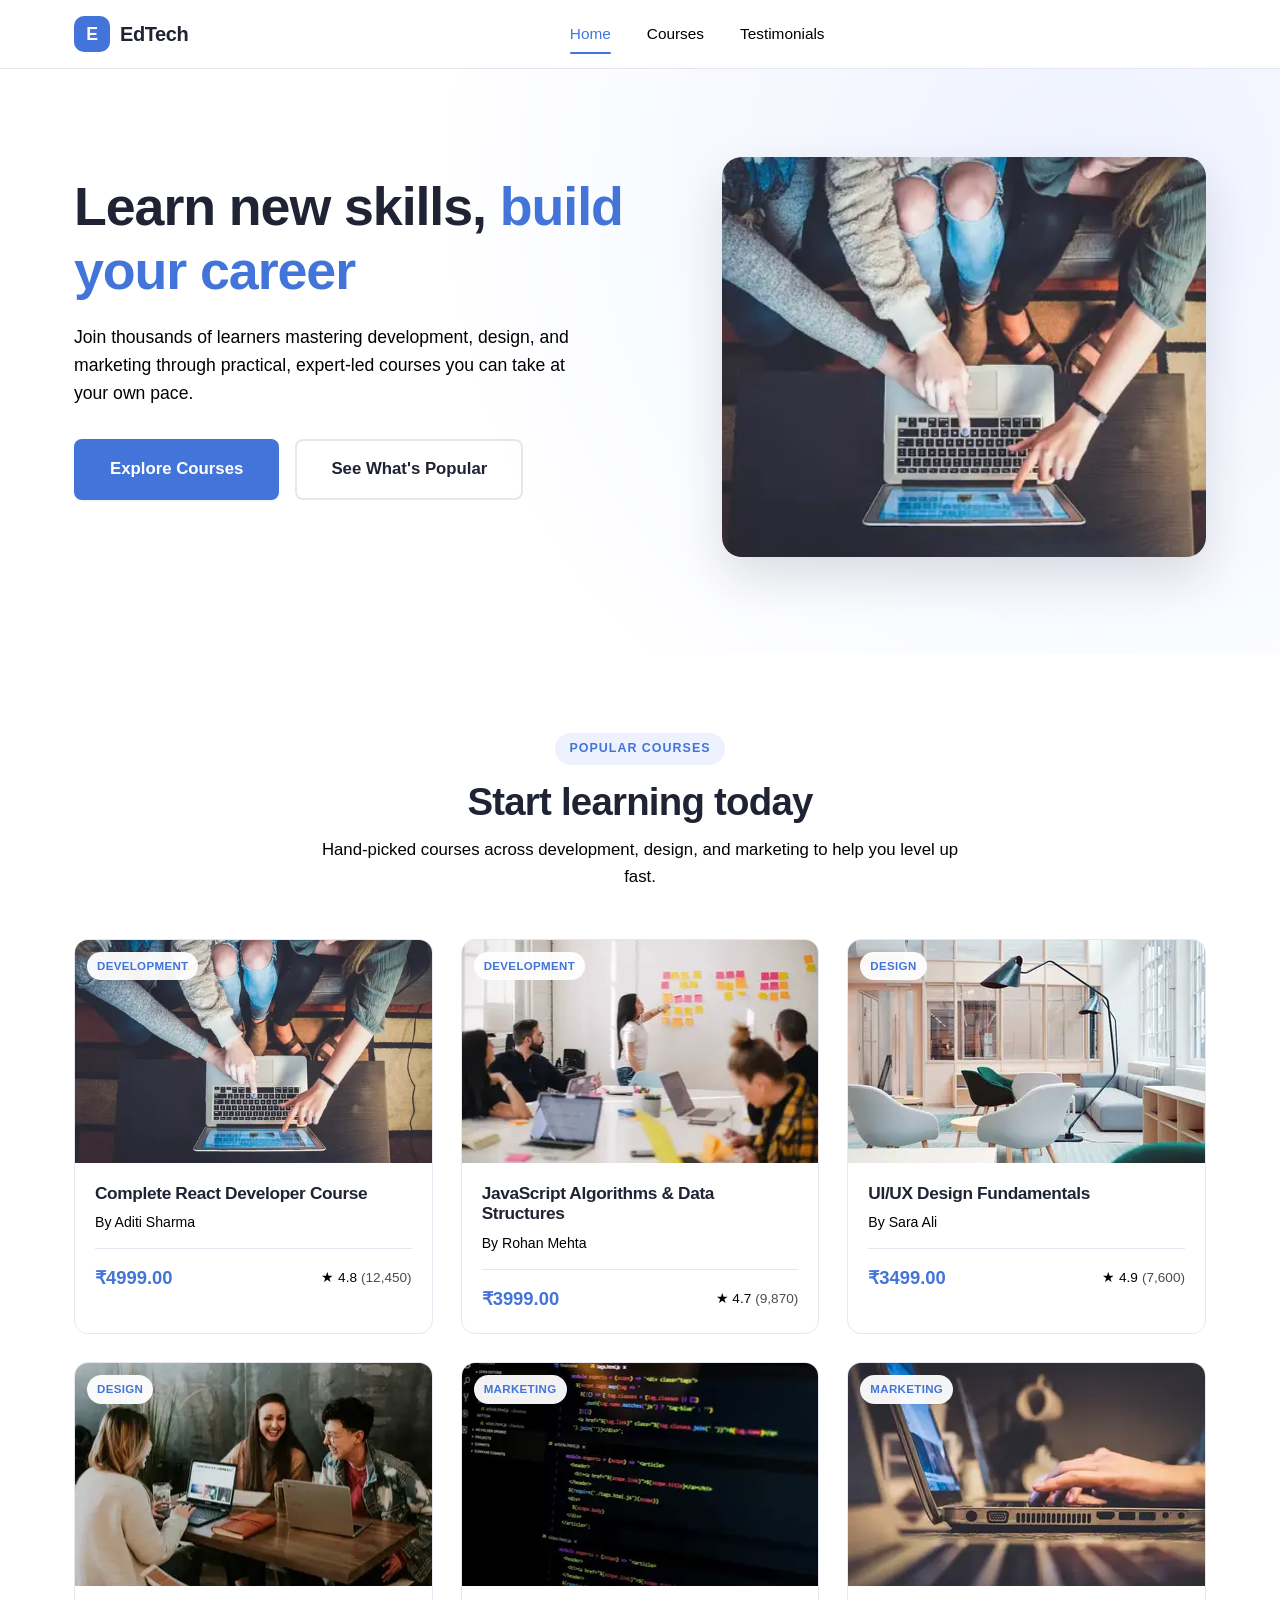
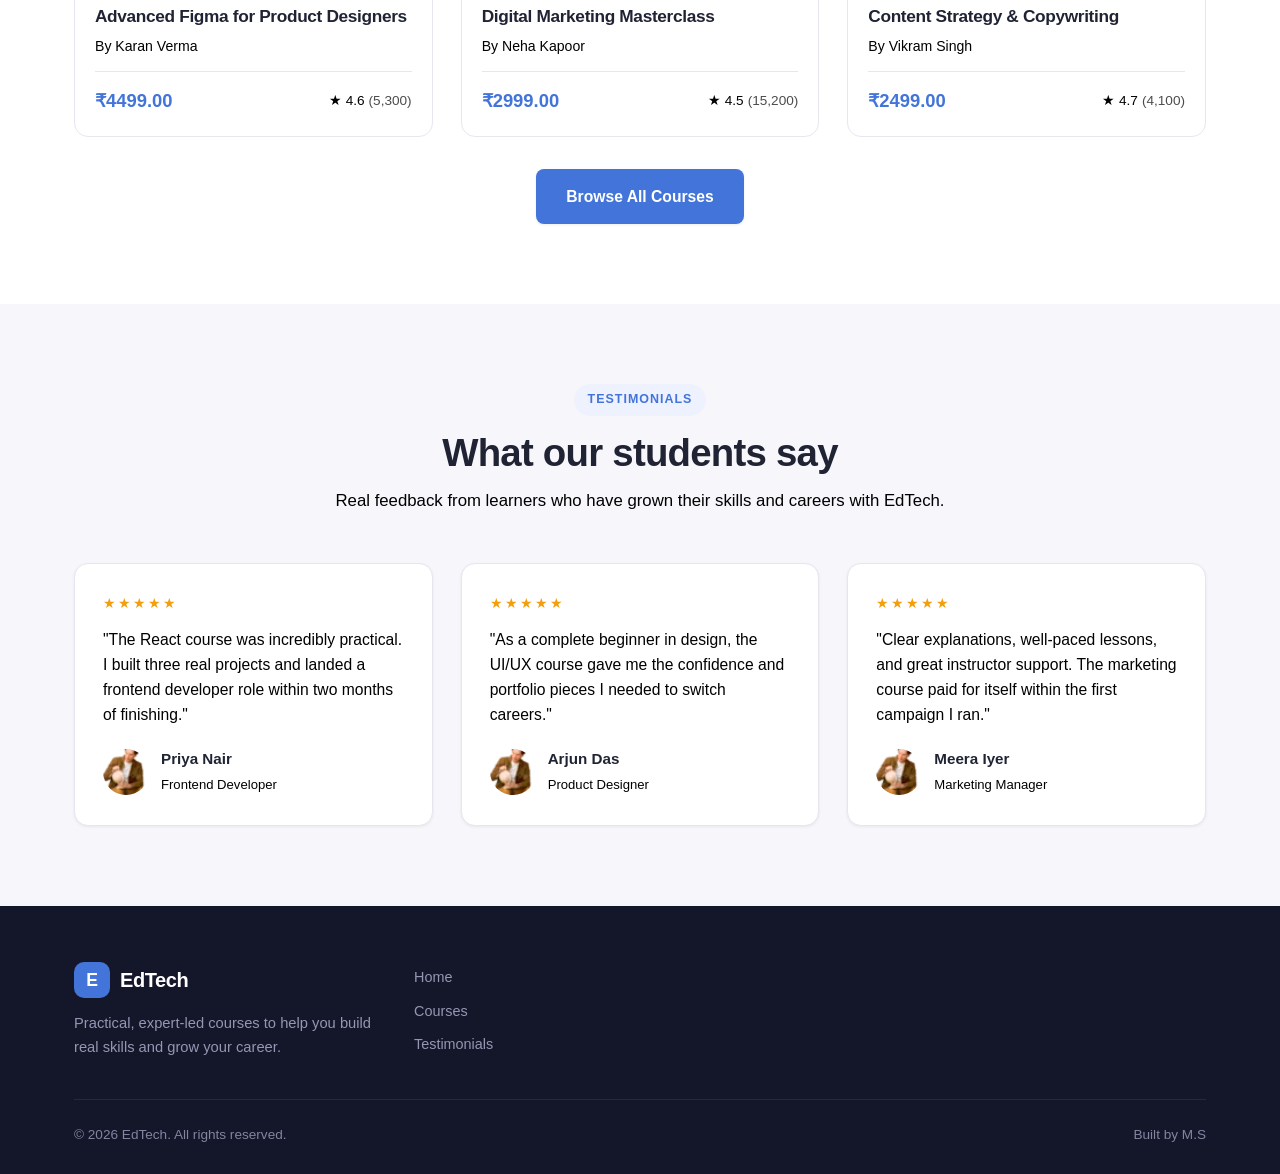
==== commit 4e55627a: "Navbar update" ====
--- a/index.html
+++ b/index.html
@@ -27,6 +27,12 @@
         <a href="courses.html" aria-label="Browse Courses">Courses</a>
         <a href="index.html#testimonials" aria-label="View Testimonials">Testimonials</a>
       </nav>
+      <div class="nav-actions">
+
+        <button class="nav-toggle" aria-label="Toggle navigation menu" aria-expanded="false">
+          <span></span><span></span><span></span>
+        </button>
+      </div>
 
 
     </div>
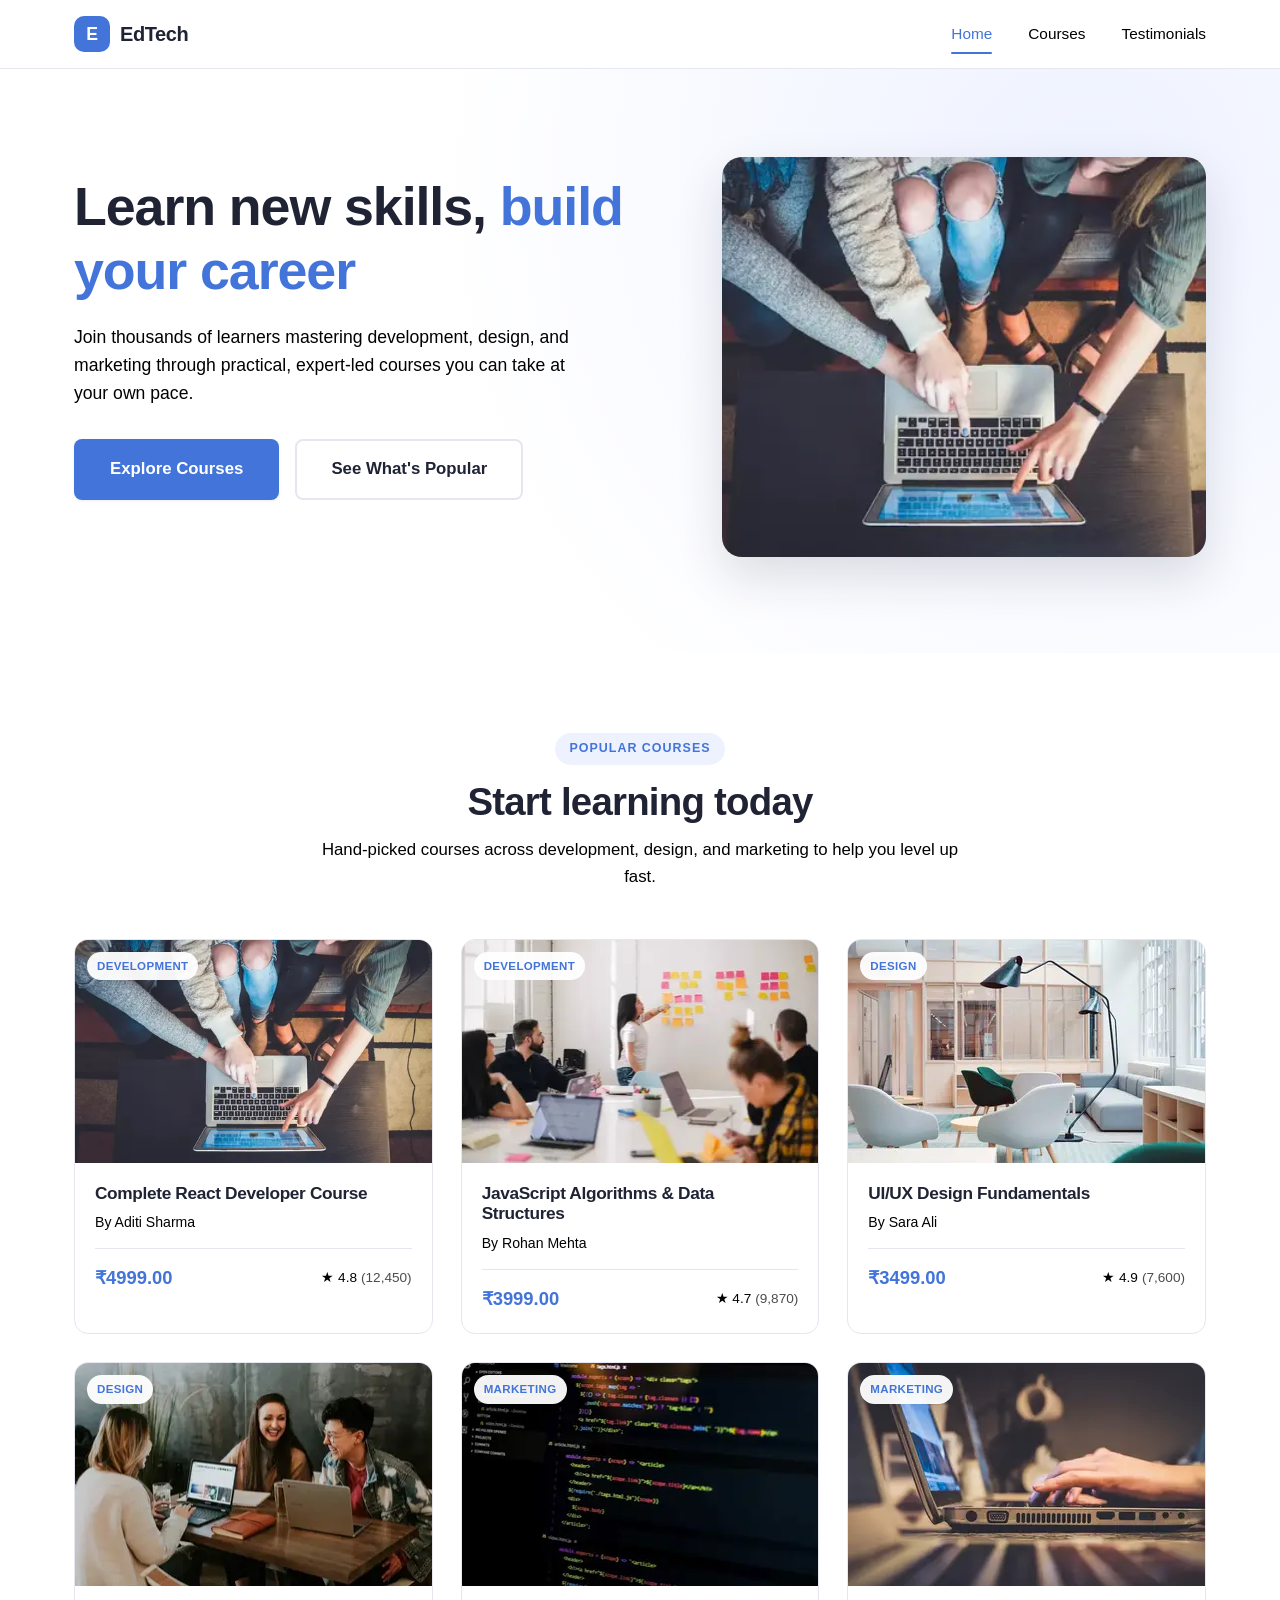
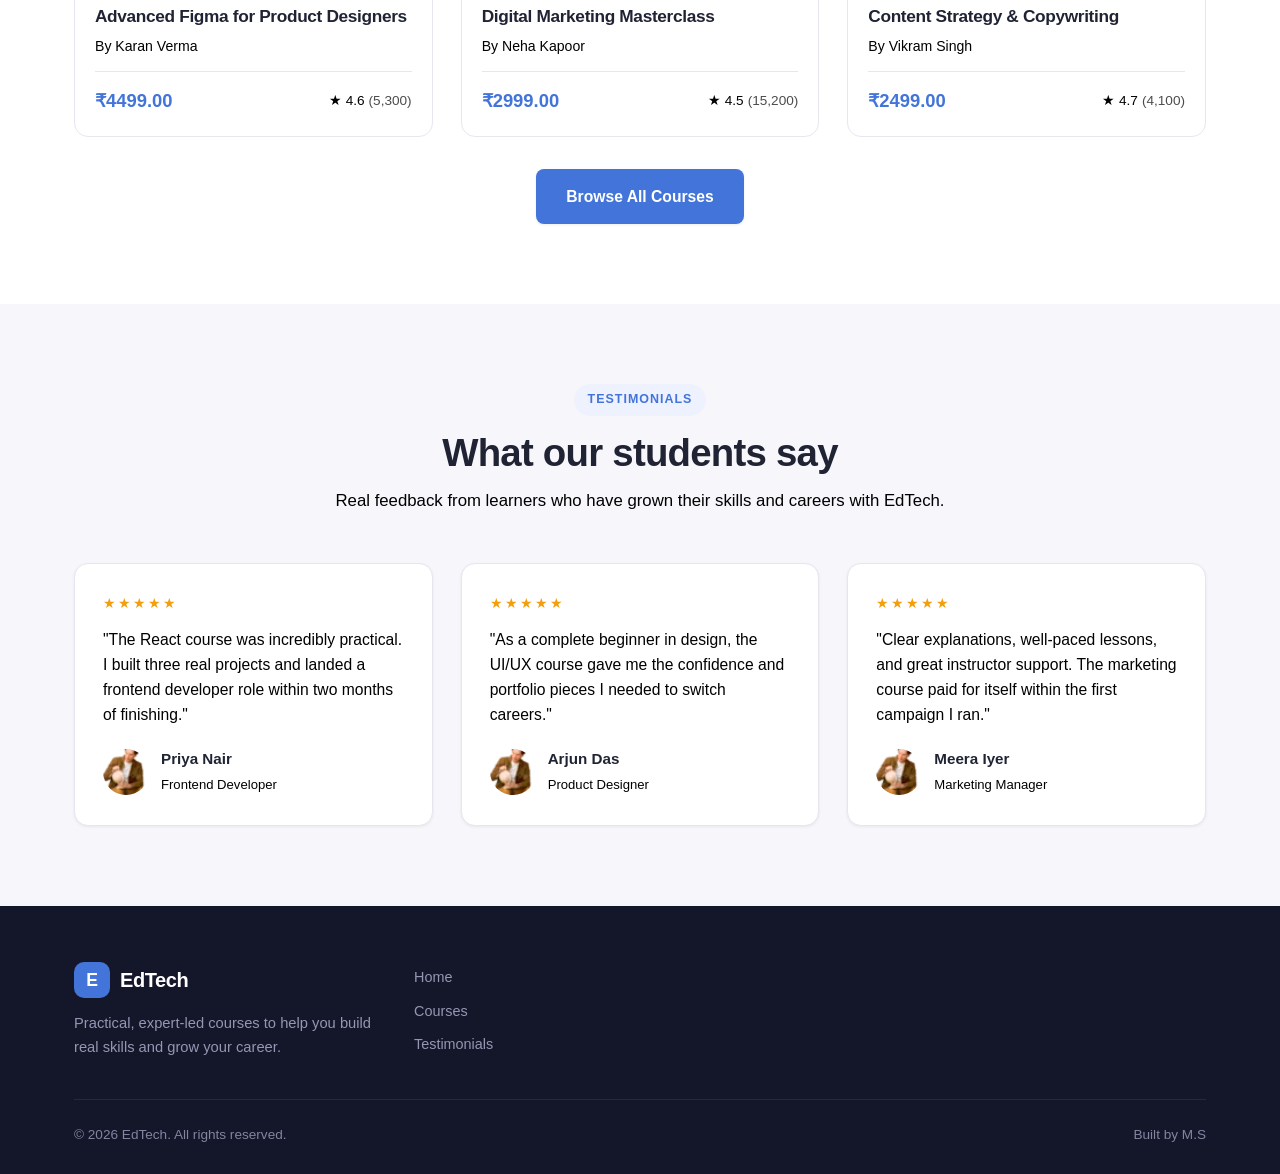
==== commit f5b1d658: "fix navbar on mobile view" ====
--- a/index.html
+++ b/index.html
@@ -28,7 +28,6 @@
         <a href="index.html#testimonials" aria-label="View Testimonials">Testimonials</a>
       </nav>
       <div class="nav-actions">
-
         <button class="nav-toggle" aria-label="Toggle navigation menu" aria-expanded="false">
           <span></span><span></span><span></span>
         </button>
--- a/css/style.css
+++ b/css/style.css
@@ -274,7 +274,7 @@
 }
 
 .nav-actions {
-  display: flex;
+  display: none;
   align-items: center;
   gap: 14px
 }
@@ -888,6 +888,10 @@
     transition: all var(--transition)
   }
 
+  .nav-actions {
+    display: flex;
+  }
+
   .nav-links.open {
     transform: translateY(0);
     opacity: 1;
@@ -925,6 +929,10 @@
     align-items: stretch
   }
 
+  .nav-actions {
+    display: flex;
+  }
+
   .course-grid {
     grid-template-columns: 1fr
   }
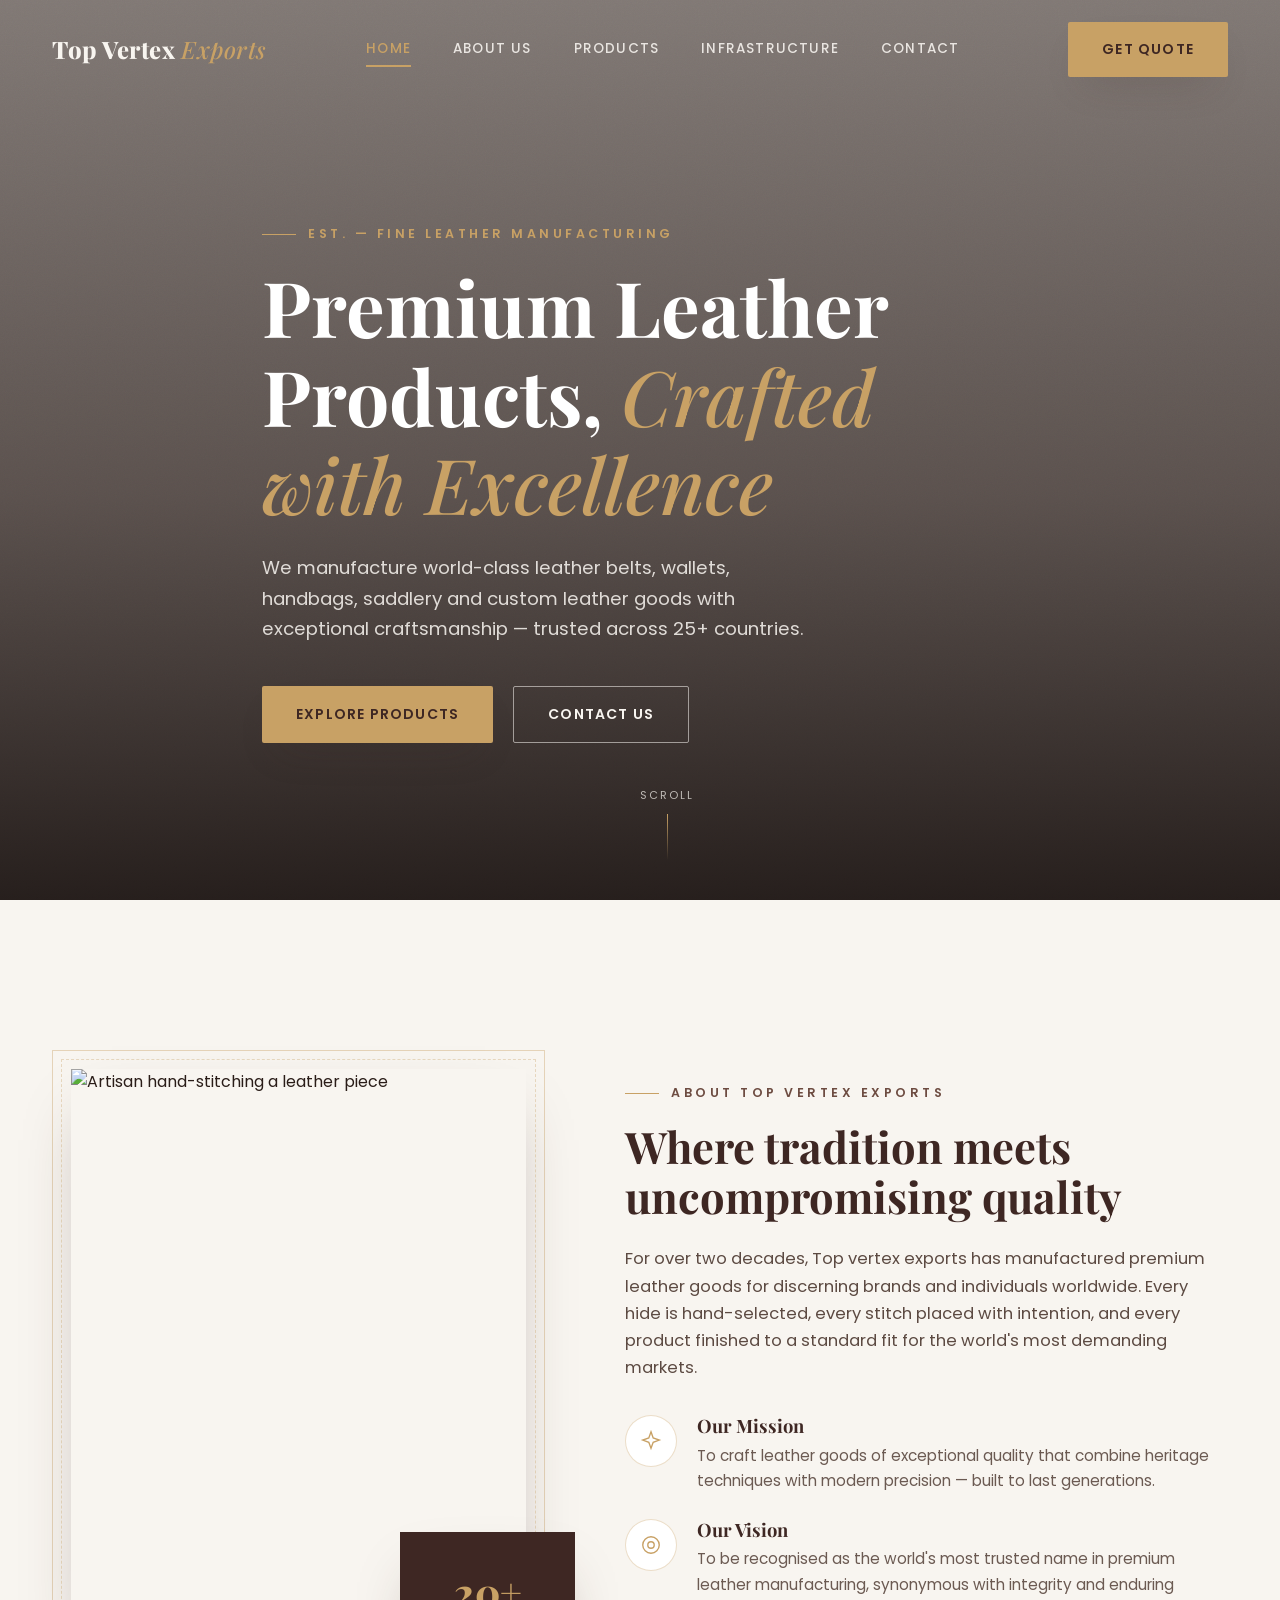
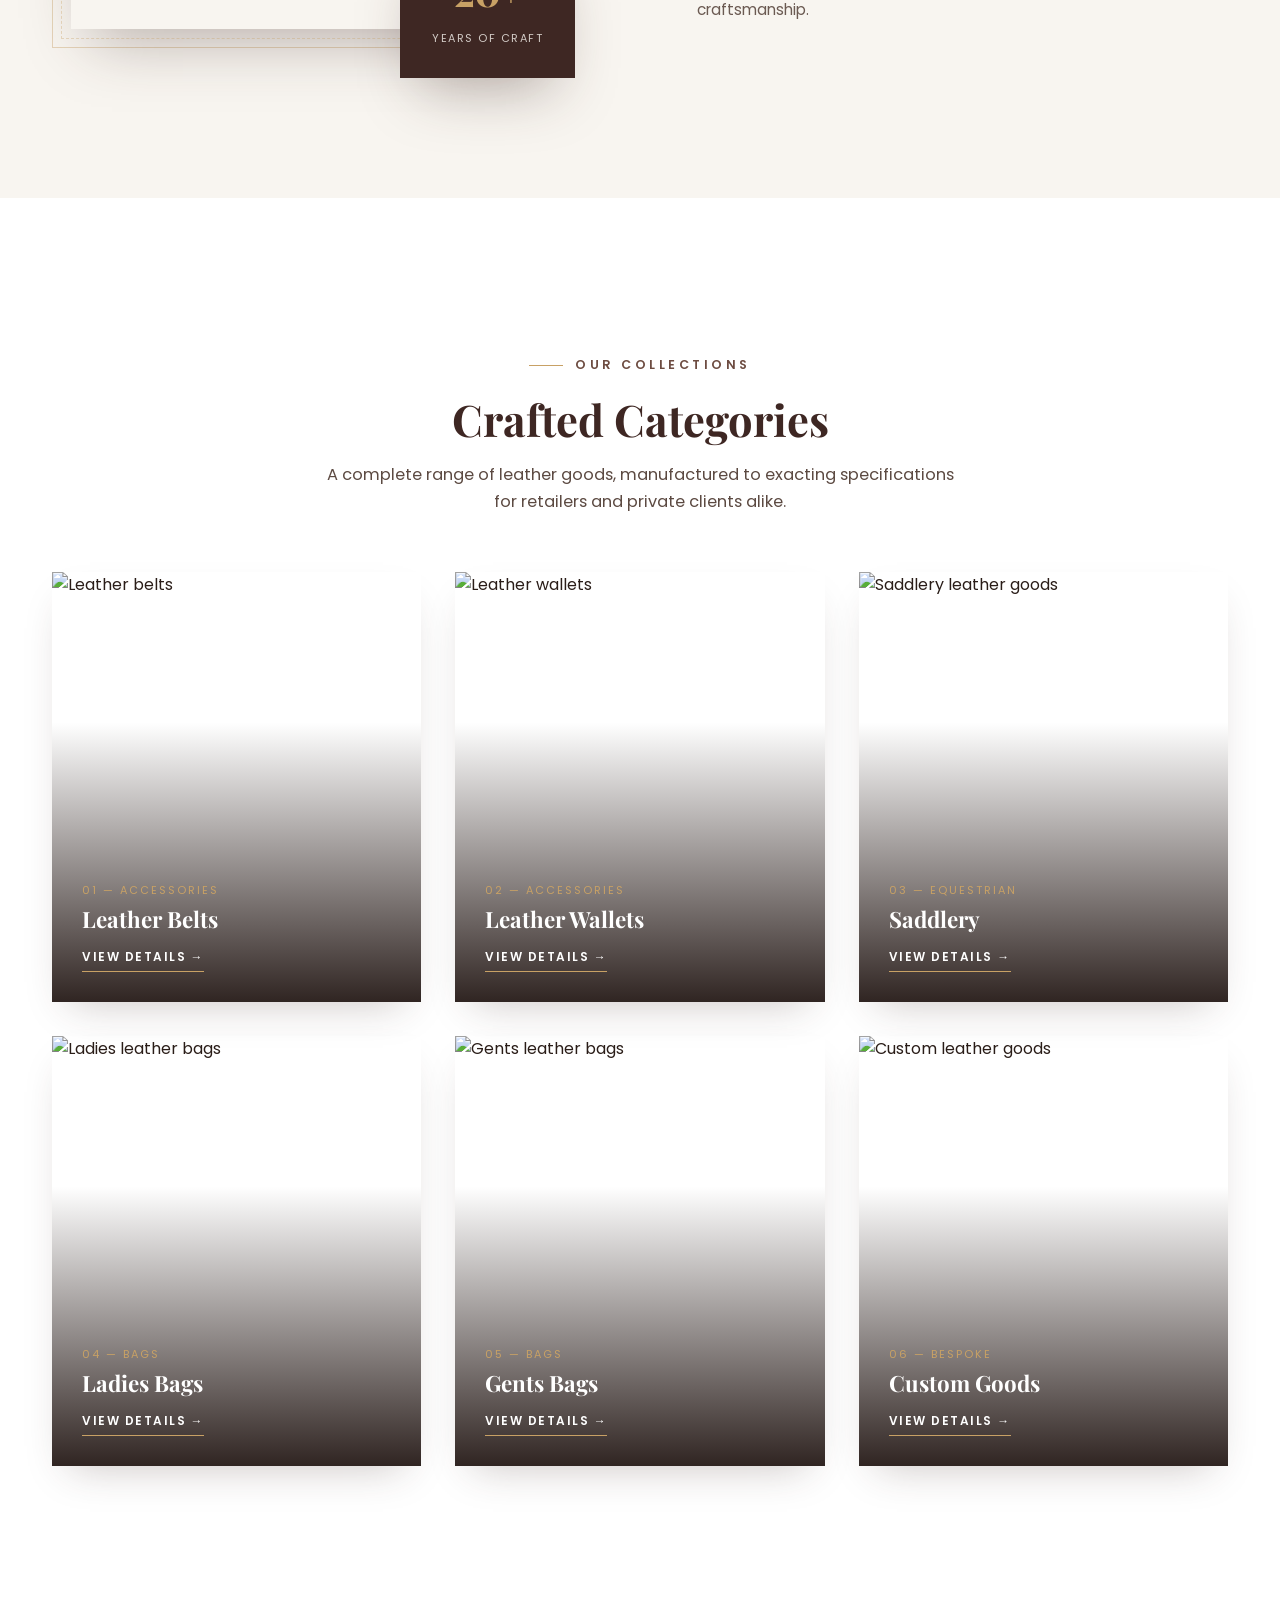
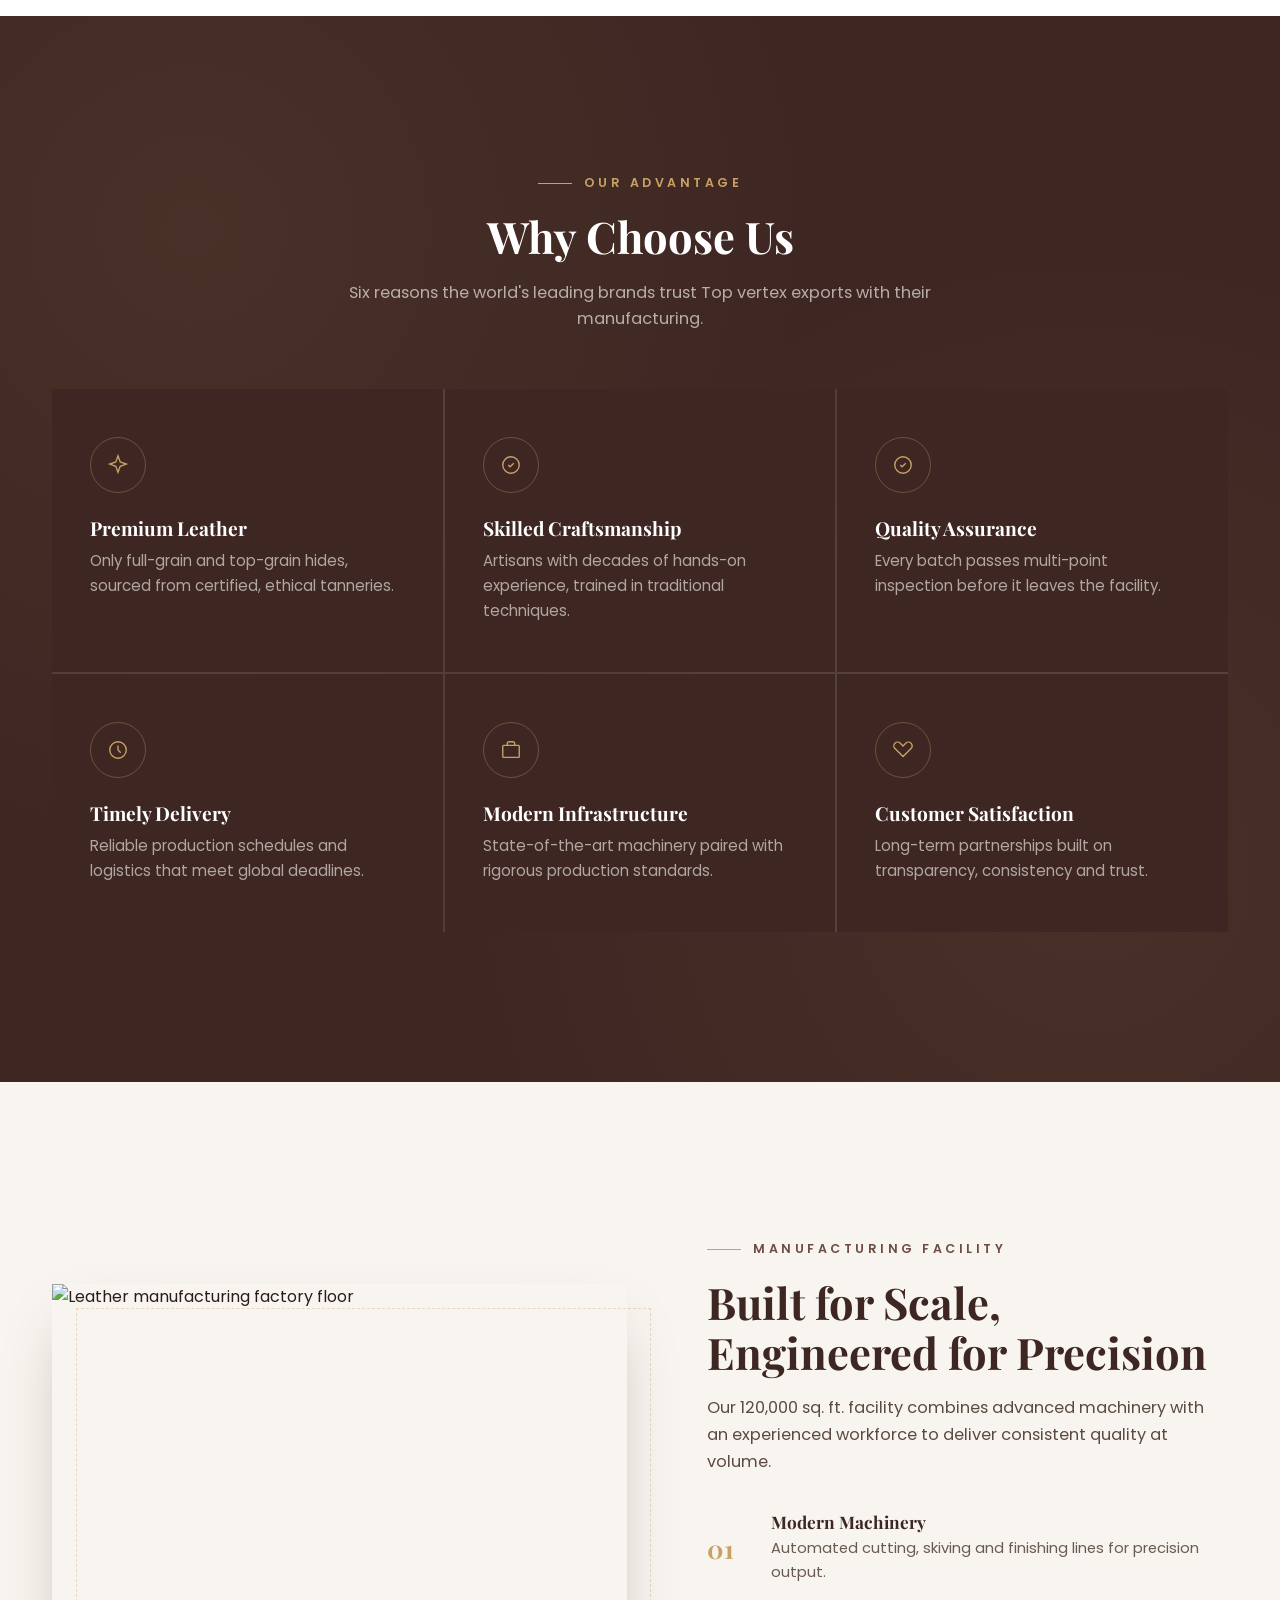
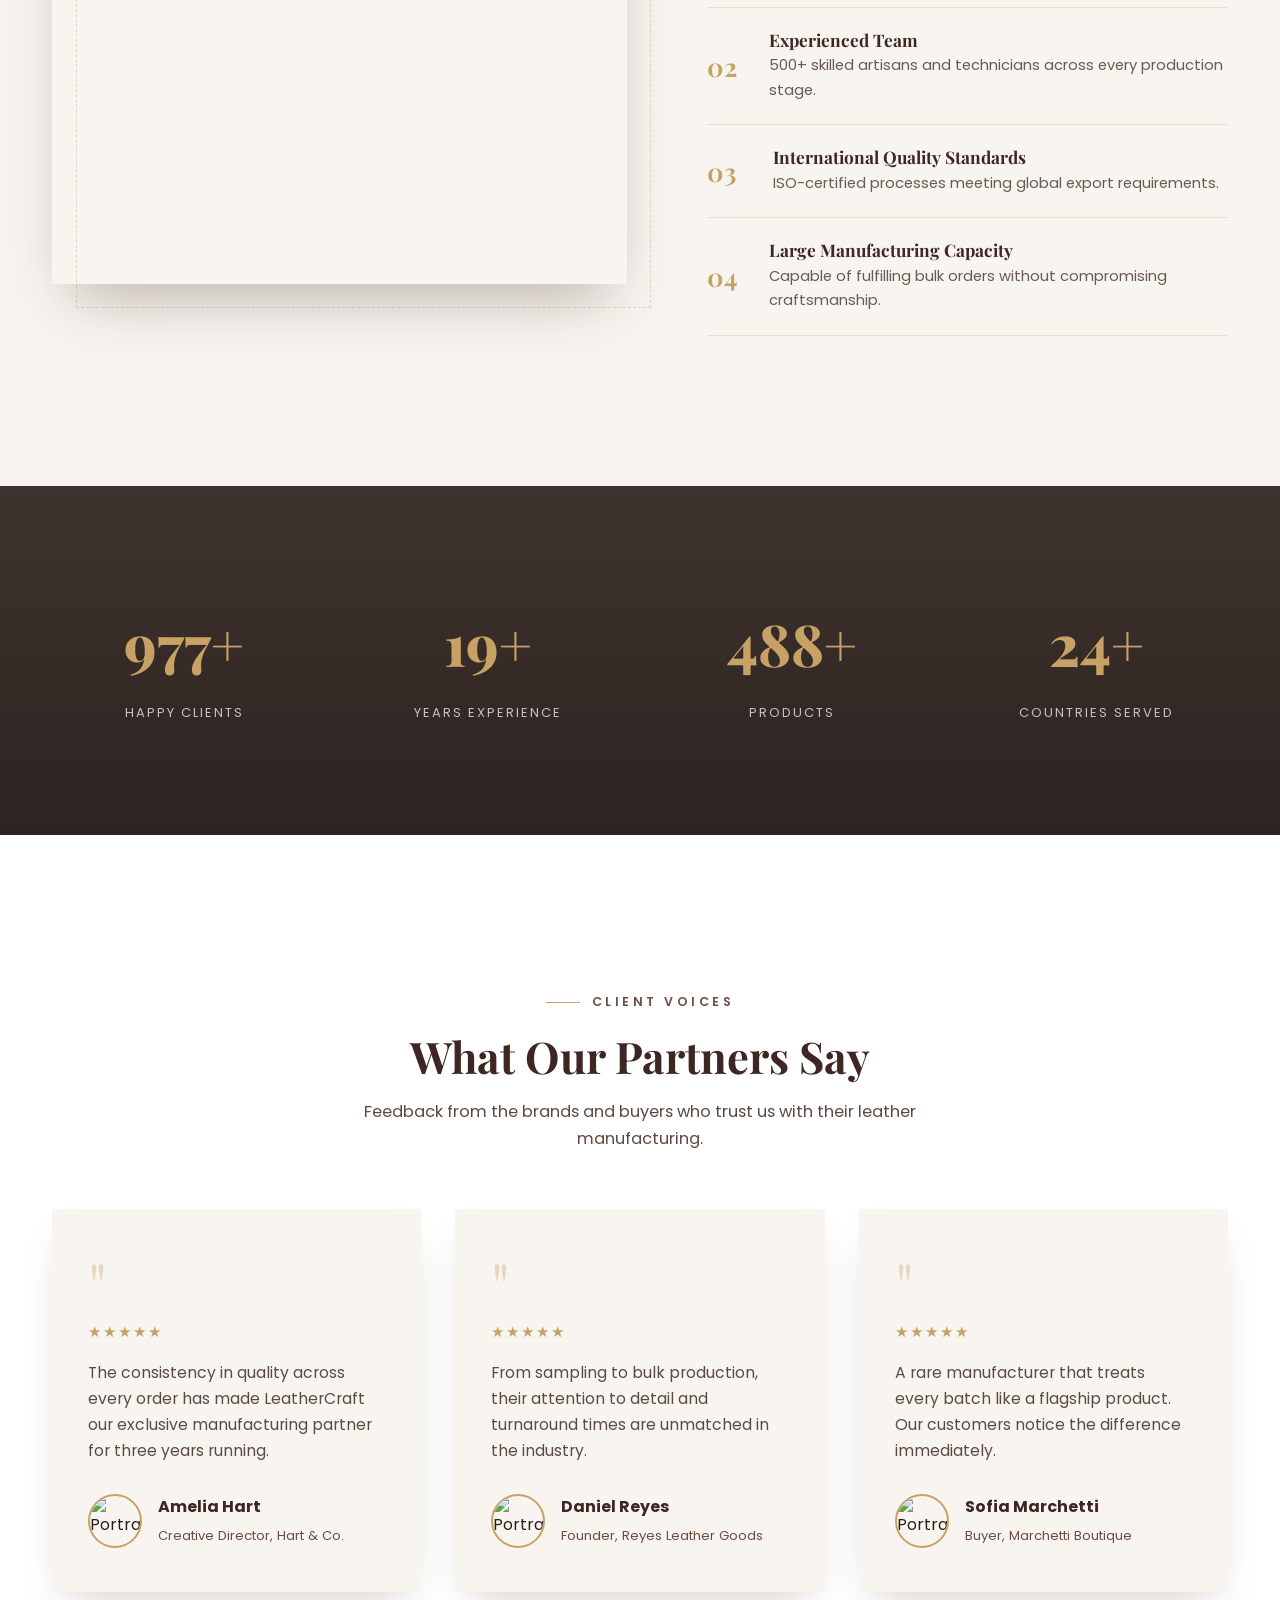
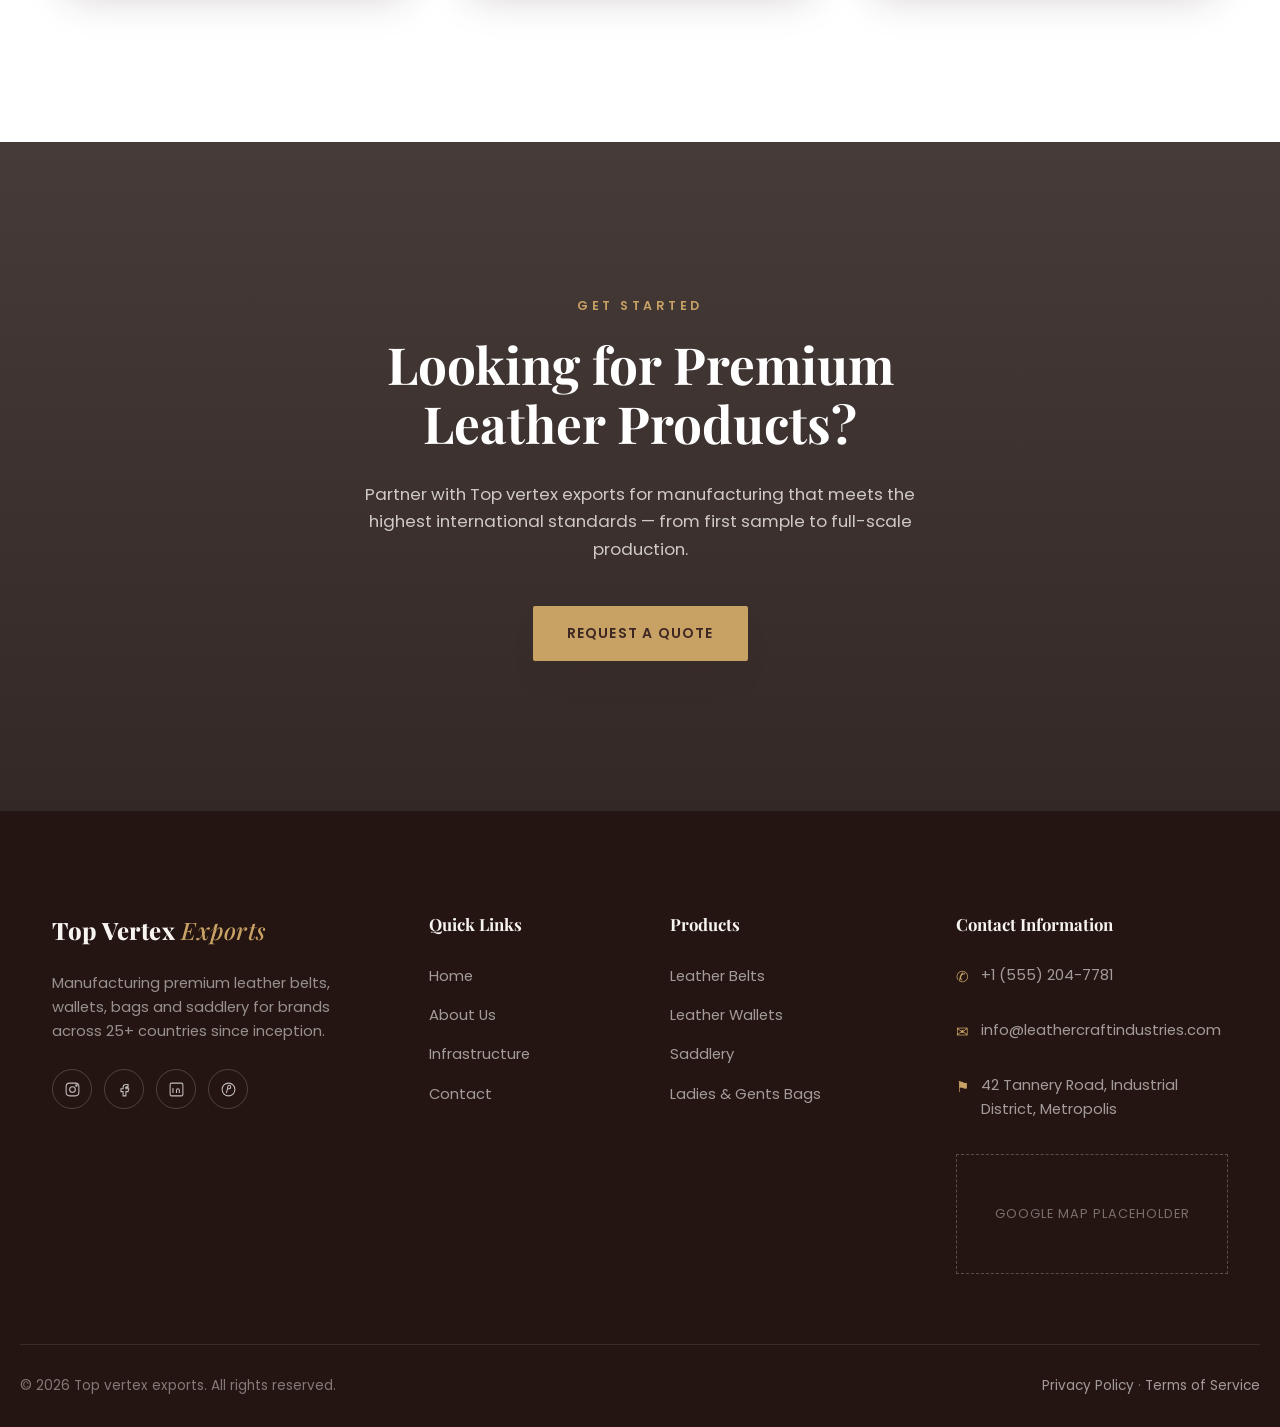
==== commit 4efc725c: "Leather website" ====
--- a/index.html
+++ b/index.html
@@ -2,179 +2,1951 @@
 <html lang="en">
 
 <head>
-  <meta charset="UTF-8" />
-  <meta name="viewport" content="width=device-width, initial-scale=1.0" />
-  <title>EdTech · Learn Skills That Matter</title>
+  <meta charset="UTF-8">
+  <meta name="viewport" content="width=device-width, initial-scale=1.0">
+  <title>Top vertex exports — Premium Leather Manufacturing</title>
   <meta name="description"
-    content="EdTech is an online learning platform offering courses in development, design and marketing taught by industry experts." />
-  <link rel="preconnect" href="https://fonts.googleapis.com" />
-  <link rel="stylesheet" href="css/style.css" />
+    content="Top vertex exports — world-class leather belts, wallets, handbags, saddlery and custom leather goods, crafted with exceptional craftsmanship.">
+
+  <!-- Google Fonts: Playfair Display for headings, Poppins for body -->
+  <link rel="preconnect" href="https://fonts.googleapis.com">
+  <link rel="preconnect" href="https://fonts.gstatic.com" crossorigin>
+  <link
+    href="https://fonts.googleapis.com/css2?family=Playfair+Display:ital,wght@0,400;0,500;0,600;0,700;0,800;1,500&family=Poppins:wght@300;400;500;600;700&display=swap"
+    rel="stylesheet">
+
+  <style>
+    /* ==========================================================================
+   0. ROOT TOKENS
+   ========================================================================== */
+    :root {
+      --dark-brown: #3E2723;
+      --leather-brown: #6D4C41;
+      --gold: #C8A165;
+      --gold-soft: rgba(200, 161, 101, 0.35);
+      --cream: #F8F5F0;
+      --white: #ffffff;
+      --ink: #2A1D18;
+      --shadow-lg: 0 30px 60px -20px rgba(62, 39, 35, 0.35);
+      --shadow-md: 0 18px 40px -18px rgba(62, 39, 35, 0.28);
+      --ease: cubic-bezier(.22, .61, .36, 1);
+      --stitch: repeating-linear-gradient(90deg, var(--gold) 0 8px, transparent 8px 16px);
+    }
+
+    * {
+      margin: 0;
+      padding: 0;
+      box-sizing: border-box;
+    }
+
+    html {
+      scroll-behavior: smooth;
+    }
+
+    body {
+      font-family: 'Poppins', sans-serif;
+      color: var(--ink);
+      background: var(--cream);
+      overflow-x: hidden;
+      line-height: 1.65;
+    }
+
+    h1,
+    h2,
+    h3,
+    h4 {
+      font-family: 'Playfair Display', serif;
+      color: var(--dark-brown);
+      line-height: 1.15;
+      font-weight: 700;
+    }
+
+    img {
+      max-width: 100%;
+      display: block;
+    }
+
+    a {
+      text-decoration: none;
+      color: inherit;
+    }
+
+    ul {
+      list-style: none;
+    }
+
+    button {
+      font-family: inherit;
+      cursor: pointer;
+      border: none;
+      background: none;
+    }
+
+    ::selection {
+      background: var(--gold);
+      color: var(--white);
+    }
+
+    :focus-visible {
+      outline: 2px solid var(--gold);
+      outline-offset: 3px;
+    }
+
+    @media (prefers-reduced-motion: reduce) {
+      * {
+        animation-duration: 0.001ms !important;
+        animation-iteration-count: 1 !important;
+        transition-duration: 0.001ms !important;
+        scroll-behavior: auto !important;
+      }
+    }
+
+    .container {
+      width: 100%;
+      max-width: 1240px;
+      margin: 0 auto;
+      padding: 0 32px;
+    }
+
+    .eyebrow {
+      display: inline-flex;
+      align-items: center;
+      gap: 12px;
+      font-size: 12.5px;
+      letter-spacing: 3.5px;
+      text-transform: uppercase;
+      color: var(--leather-brown);
+      font-weight: 600;
+      margin-bottom: 18px;
+    }
+
+    .eyebrow::before {
+      content: "";
+      width: 34px;
+      height: 1px;
+      background: var(--gold);
+    }
+
+    .section-head {
+      max-width: 640px;
+      margin-bottom: 56px;
+    }
+
+    .section-head.center {
+      margin-left: auto;
+      margin-right: auto;
+      text-align: center;
+    }
+
+    .section-head h2 {
+      font-size: clamp(2rem, 3.4vw, 2.85rem);
+      margin-bottom: 18px;
+    }
+
+    .section-head p {
+      color: #5c4a42;
+      font-size: 1.02rem;
+    }
+
+    /* Signature element: stitched gold seam — used as a section divider & border motif
+   echoing saddle-stitching, the literal craft this company sells */
+    .stitch-rule {
+      height: 2px;
+      background: var(--stitch);
+      background-size: 16px 2px;
+      width: 100%;
+      opacity: .55;
+    }
+
+    .stitched-frame {
+      position: relative;
+      border: 1px solid rgba(200, 161, 101, 0.4);
+    }
+
+    .stitched-frame::before {
+      content: "";
+      position: absolute;
+      inset: 8px;
+      border: 1.5px dashed var(--gold-soft);
+      pointer-events: none;
+    }
+
+    .btn {
+      display: inline-flex;
+      align-items: center;
+      gap: 10px;
+      padding: 16px 34px;
+      font-size: 14px;
+      letter-spacing: 1.2px;
+      text-transform: uppercase;
+      font-weight: 600;
+      border-radius: 2px;
+      transition: transform .45s var(--ease), box-shadow .45s var(--ease), background .35s ease, color .35s ease;
+      white-space: nowrap;
+    }
+
+    .btn-primary {
+      background: var(--gold);
+      color: var(--dark-brown);
+      box-shadow: var(--shadow-md);
+    }
+
+    .btn-primary:hover {
+      transform: translateY(-3px);
+      box-shadow: 0 22px 40px -14px rgba(200, 161, 101, 0.55);
+    }
+
+    .btn-outline {
+      border: 1px solid rgba(248, 245, 240, 0.55);
+      color: var(--cream);
+      background: transparent;
+    }
+
+    .btn-outline:hover {
+      background: rgba(248, 245, 240, 0.12);
+      transform: translateY(-3px);
+      border-color: var(--cream);
+    }
+
+    .btn-dark {
+      background: var(--dark-brown);
+      color: var(--cream);
+    }
+
+    .btn-dark:hover {
+      background: #2a1a16;
+      transform: translateY(-3px);
+      box-shadow: var(--shadow-lg);
+    }
+
+    /* Reveal-on-scroll */
+    .reveal {
+      opacity: 0;
+      transform: translateY(36px);
+      transition: opacity .9s var(--ease), transform .9s var(--ease);
+    }
+
+    .reveal.in-view {
+      opacity: 1;
+      transform: translateY(0);
+    }
+
+    .reveal-stagger.in-view>* {
+      transition-delay: calc(var(--i, 0) * 110ms);
+    }
+
+    /* ==========================================================================
+   1. NAVIGATION
+   ========================================================================== */
+    .navbar {
+      position: fixed;
+      top: 0;
+      left: 0;
+      right: 0;
+      z-index: 1000;
+      padding: 22px 0;
+      transition: background .5s var(--ease), padding .5s var(--ease), box-shadow .5s var(--ease), border-color .5s var(--ease);
+      border-bottom: 1px solid transparent;
+    }
+
+    .navbar.solid {
+      padding: 14px 0;
+      background: rgba(248, 245, 240, 0.86);
+      backdrop-filter: blur(14px) saturate(140%);
+      -webkit-backdrop-filter: blur(14px) saturate(140%);
+      box-shadow: 0 8px 32px -12px rgba(62, 39, 35, 0.18);
+      border-bottom: 1px solid rgba(200, 161, 101, 0.25);
+    }
+
+    .nav-inner {
+      display: flex;
+      align-items: center;
+      justify-content: space-between;
+    }
+
+    .logo {
+      font-family: 'Playfair Display', serif;
+      font-size: 1.5rem;
+      font-weight: 800;
+      letter-spacing: 0.5px;
+      color: var(--cream);
+      transition: color .5s ease;
+      display: flex;
+      align-items: baseline;
+      gap: 6px;
+    }
+
+    .logo span {
+      color: var(--gold);
+      font-style: italic;
+      font-weight: 500;
+    }
+
+    .navbar.solid .logo {
+      color: var(--dark-brown);
+    }
+
+    .nav-links {
+      display: flex;
+      align-items: center;
+      gap: 42px;
+    }
+
+    .nav-links a {
+      font-size: 13.5px;
+      letter-spacing: 1.2px;
+      text-transform: uppercase;
+      font-weight: 500;
+      color: rgba(248, 245, 240, 0.88);
+      position: relative;
+      padding: 6px 0;
+      transition: color .4s ease;
+    }
+
+    .navbar.solid .nav-links a {
+      color: var(--dark-brown);
+    }
+
+    .nav-links a::after {
+      content: "";
+      position: absolute;
+      left: 0;
+      bottom: 0;
+      width: 0%;
+      height: 1.5px;
+      background: var(--gold);
+      transition: width .4s var(--ease);
+    }
+
+    .nav-links a:hover::after,
+    .nav-links a.active::after {
+      width: 100%;
+    }
+
+    .nav-links a.active {
+      color: var(--gold) !important;
+    }
+
+    .nav-cta {
+      margin-left: 8px;
+    }
+
+    .nav-cta .btn-primary {
+      padding: 12px 26px;
+      font-size: 12.5px;
+    }
+
+    .burger {
+      display: none;
+      width: 26px;
+      height: 20px;
+      position: relative;
+      z-index: 1200;
+    }
+
+    .burger span {
+      position: absolute;
+      left: 0;
+      width: 100%;
+      height: 2px;
+      background: var(--cream);
+      transition: all .4s var(--ease);
+    }
+
+    .navbar.solid .burger span {
+      background: var(--dark-brown);
+    }
+
+    .burger span:nth-child(1) {
+      top: 0;
+    }
+
+    .burger span:nth-child(2) {
+      top: 9px;
+    }
+
+    .burger span:nth-child(3) {
+      top: 18px;
+    }
+
+    .burger.open span:nth-child(1) {
+      transform: translateY(9px) rotate(45deg);
+    }
+
+    .burger.open span:nth-child(2) {
+      opacity: 0;
+    }
+
+    .burger.open span:nth-child(3) {
+      transform: translateY(-9px) rotate(-45deg);
+    }
+
+    .mobile-menu {
+      position: fixed;
+      inset: 0;
+      background: var(--dark-brown);
+      z-index: 1100;
+      display: flex;
+      flex-direction: column;
+      align-items: center;
+      justify-content: center;
+      gap: 34px;
+      transform: translateY(-100%);
+      transition: transform .55s var(--ease);
+    }
+
+    .mobile-menu.open {
+      transform: translateY(0);
+    }
+
+    .mobile-menu a {
+      font-family: 'Playfair Display', serif;
+      font-size: 1.8rem;
+      color: var(--cream);
+    }
+
+    .mobile-menu a:hover {
+      color: var(--gold);
+    }
+
+    /* ==========================================================================
+   2. HERO
+   ========================================================================== */
+    .hero {
+      position: relative;
+      min-height: 100vh;
+      display: flex;
+      align-items: center;
+      color: var(--cream);
+      overflow: hidden;
+    }
+
+    .hero-bg {
+      position: absolute;
+      inset: 0;
+      /* background-image: url('https://images.unsplash.com/photo-1521369909029-2afed882baee?q=80&w=2000&auto=format&fit=crop'); */
+      background-image: url("https://images.unsplash.com/photo-1644258676710-ffb99d7d7a1b?w=600&auto=format&fit=crop&q=60&ixlib=rb-4.1.0&ixid=M3wxMjA3fDB8MHxzZWFyY2h8OHx8bGVhdGhlciUyMHByb2R1Y3R8ZW58MHx8MHx8fDA%3D");
+      background-size: cover;
+      background-position: center 60%;
+      transform: scale(1.08);
+      animation: heroZoom 18s ease-in-out infinite alternate;
+    }
+
+    @keyframes heroZoom {
+      from {
+        transform: scale(1.08);
+      }
+
+      to {
+        transform: scale(1);
+      }
+    }
+
+    .hero-overlay {
+      position: absolute;
+      inset: 0;
+      background:
+        linear-gradient(180deg, rgba(30, 18, 15, 0.55) 0%, rgba(30, 18, 15, 0.72) 55%, rgba(20, 12, 10, 0.92) 100%);
+    }
+
+    .hero-grain {
+      position: absolute;
+      inset: 0;
+      background-image: url("data:image/svg+xml,%3Csvg xmlns='http://www.w3.org/2000/svg' width='120' height='120'%3E%3Cfilter id='n'%3E%3CfeTurbulence type='fractalNoise' baseFrequency='0.9' numOctaves='2' stitchTiles='stitch'/%3E%3C/filter%3E%3Crect width='100%25' height='100%25' filter='url(%23n)' opacity='0.05'/%3E%3C/svg%3E");
+      mix-blend-mode: overlay;
+      pointer-events: none;
+    }
+
+    .hero-content {
+      position: relative;
+      z-index: 2;
+      max-width: 820px;
+      padding-top: 60px;
+    }
+
+    .hero-content .eyebrow {
+      color: var(--gold);
+    }
+
+    .hero-content .eyebrow::before {
+      background: var(--gold);
+    }
+
+    .hero-content h1 {
+      font-size: clamp(2.6rem, 6vw, 5rem);
+      color: var(--white);
+      margin-bottom: 26px;
+      opacity: 0;
+      animation: fadeUp 1.1s var(--ease) .25s forwards;
+    }
+
+    .hero-content h1 em {
+      font-style: italic;
+      color: var(--gold);
+      font-weight: 500;
+    }
+
+    .hero-content p {
+      font-size: 1.15rem;
+      max-width: 560px;
+      color: rgba(248, 245, 240, 0.86);
+      margin-bottom: 42px;
+      opacity: 0;
+      animation: fadeUp 1.1s var(--ease) .5s forwards;
+    }
+
+    .hero-actions {
+      display: flex;
+      gap: 20px;
+      flex-wrap: wrap;
+      opacity: 0;
+      animation: fadeUp 1.1s var(--ease) .75s forwards;
+    }
+
+    @keyframes fadeUp {
+      from {
+        opacity: 0;
+        transform: translateY(26px);
+      }
+
+      to {
+        opacity: 1;
+        transform: translateY(0);
+      }
+    }
+
+    .hero-scroll {
+      position: absolute;
+      bottom: 40px;
+      left: 50%;
+      transform: translateX(-50%);
+      z-index: 2;
+      display: flex;
+      flex-direction: column;
+      align-items: center;
+      gap: 10px;
+      color: rgba(248, 245, 240, 0.7);
+      font-size: 11px;
+      letter-spacing: 2px;
+      text-transform: uppercase;
+      opacity: 0;
+      animation: fadeUp 1.1s var(--ease) 1.1s forwards;
+    }
+
+    .hero-scroll .line {
+      width: 1px;
+      height: 46px;
+      background: linear-gradient(var(--gold), transparent);
+      animation: scrollLine 2.2s ease-in-out infinite;
+    }
+
+    @keyframes scrollLine {
+      0% {
+        transform: scaleY(0);
+        transform-origin: top;
+      }
+
+      50% {
+        transform: scaleY(1);
+        transform-origin: top;
+      }
+
+      50.1% {
+        transform-origin: bottom;
+      }
+
+      100% {
+        transform: scaleY(0);
+        transform-origin: bottom;
+      }
+    }
+
+    /* ==========================================================================
+   3. ABOUT
+   ========================================================================== */
+    .about {
+      padding: 150px 0;
+      background: var(--cream);
+      overflow: hidden;
+    }
+
+    .about-grid {
+      display: grid;
+      grid-template-columns: 0.9fr 1.1fr;
+      gap: 80px;
+      align-items: center;
+    }
+
+    .about-media {
+      position: relative;
+    }
+
+    .about-media .stitched-frame {
+      padding: 18px;
+    }
+
+    .about-media img {
+      width: 100%;
+      height: 560px;
+      object-fit: cover;
+      box-shadow: var(--shadow-lg);
+    }
+
+    .about-badge {
+      position: absolute;
+      bottom: -30px;
+      right: -30px;
+      background: var(--dark-brown);
+      color: var(--cream);
+      padding: 28px 32px;
+      box-shadow: var(--shadow-lg);
+      text-align: center;
+      min-width: 150px;
+    }
+
+    .about-badge .num {
+      font-family: 'Playfair Display', serif;
+      font-size: 2.4rem;
+      color: var(--gold);
+      font-weight: 800;
+      display: block;
+    }
+
+    .about-badge .lbl {
+      font-size: 11px;
+      letter-spacing: 1.5px;
+      text-transform: uppercase;
+      opacity: .8;
+    }
+
+    .about-copy h2 {
+      font-size: clamp(2rem, 3.4vw, 2.85rem);
+      margin-bottom: 24px;
+    }
+
+    .about-copy>p {
+      color: #5c4a42;
+      margin-bottom: 34px;
+      font-size: 1.03rem;
+    }
+
+    .about-pillars {
+      display: grid;
+      gap: 26px;
+    }
+
+    .pillar {
+      display: flex;
+      gap: 20px;
+      align-items: flex-start;
+    }
+
+    .pillar .icon {
+      flex: none;
+      width: 52px;
+      height: 52px;
+      border: 1px solid var(--gold-soft);
+      border-radius: 50%;
+      display: flex;
+      align-items: center;
+      justify-content: center;
+      color: var(--gold);
+      background: var(--white);
+    }
+
+    .pillar h4 {
+      font-size: 1.15rem;
+      margin-bottom: 6px;
+      color: var(--dark-brown);
+    }
+
+    .pillar p {
+      color: #6b5a52;
+      font-size: .96rem;
+    }
+
+    /* ==========================================================================
+   4. PRODUCTS
+   ========================================================================== */
+    .products {
+      padding: 150px 0;
+      background: var(--white);
+      position: relative;
+    }
+
+    .product-grid {
+      display: grid;
+      grid-template-columns: repeat(3, 1fr);
+      gap: 34px;
+    }
+
+    .product-card {
+      position: relative;
+      overflow: hidden;
+      height: 430px;
+      box-shadow: var(--shadow-md);
+      transition: box-shadow .5s var(--ease);
+    }
+
+    .product-card:hover {
+      box-shadow: var(--shadow-lg);
+    }
+
+    .product-card img {
+      width: 100%;
+      height: 100%;
+      object-fit: cover;
+      transition: transform 1s var(--ease);
+    }
+
+    .product-card:hover img {
+      transform: scale(1.12);
+    }
+
+    .product-card::before {
+      content: "";
+      position: absolute;
+      inset: 0;
+      background: linear-gradient(180deg, rgba(62, 39, 35, 0) 35%, rgba(30, 18, 15, 0.92) 100%);
+      z-index: 1;
+    }
+
+    .product-info {
+      position: absolute;
+      left: 0;
+      right: 0;
+      bottom: 0;
+      z-index: 2;
+      padding: 30px;
+      color: var(--cream);
+    }
+
+    .product-info .tag {
+      font-size: 11px;
+      letter-spacing: 2px;
+      text-transform: uppercase;
+      color: var(--gold);
+      margin-bottom: 8px;
+      display: block;
+    }
+
+    .product-info h3 {
+      color: var(--white);
+      font-size: 1.4rem;
+      margin-bottom: 10px;
+    }
+
+    .product-info p {
+      font-size: .9rem;
+      color: rgba(248, 245, 240, 0.78);
+      max-height: 0;
+      opacity: 0;
+      overflow: hidden;
+      transition: max-height .5s var(--ease), opacity .5s var(--ease), margin .5s var(--ease);
+    }
+
+    .product-card:hover .product-info p {
+      max-height: 80px;
+      opacity: 1;
+      margin-bottom: 14px;
+    }
+
+    .product-link {
+      display: inline-flex;
+      align-items: center;
+      gap: 8px;
+      font-size: 12px;
+      letter-spacing: 1.5px;
+      text-transform: uppercase;
+      font-weight: 600;
+      color: var(--white);
+      border-bottom: 1px solid var(--gold);
+      padding-bottom: 4px;
+      transition: gap .35s ease, color .35s ease;
+    }
+
+    .product-link:hover {
+      gap: 14px;
+      color: var(--gold);
+    }
+
+    /* ==========================================================================
+   5. WHY CHOOSE US
+   ========================================================================== */
+    .why {
+      padding: 150px 0;
+      background: var(--dark-brown);
+      color: var(--cream);
+      position: relative;
+      background-image:
+        radial-gradient(circle at 15% 20%, rgba(200, 161, 101, 0.08), transparent 45%),
+        radial-gradient(circle at 85% 80%, rgba(200, 161, 101, 0.08), transparent 45%);
+    }
+
+    .why .section-head h2 {
+      color: var(--white);
+    }
+
+    .why .section-head p {
+      color: rgba(248, 245, 240, 0.65);
+    }
+
+    .why .eyebrow {
+      color: var(--gold);
+    }
+
+    .why-grid {
+      display: grid;
+      grid-template-columns: repeat(3, 1fr);
+      gap: 2px;
+      background: rgba(248, 245, 240, 0.1);
+    }
+
+    .why-card {
+      background: var(--dark-brown);
+      padding: 48px 38px;
+      transition: background .4s ease, transform .4s var(--ease);
+    }
+
+    .why-card:hover {
+      background: #2f1c18;
+      transform: translateY(-6px);
+    }
+
+    .why-card .icon {
+      width: 56px;
+      height: 56px;
+      border: 1px solid var(--gold-soft);
+      display: flex;
+      align-items: center;
+      justify-content: center;
+      color: var(--gold);
+      margin-bottom: 24px;
+      border-radius: 50%;
+    }
+
+    .why-card h4 {
+      color: var(--white);
+      font-size: 1.2rem;
+      margin-bottom: 10px;
+    }
+
+    .why-card p {
+      color: rgba(248, 245, 240, 0.62);
+      font-size: .94rem;
+    }
+
+    /* ==========================================================================
+   6. INFRASTRUCTURE
+   ========================================================================== */
+    .infra {
+      padding: 150px 0;
+      background: var(--cream);
+    }
+
+    .infra-grid {
+      display: grid;
+      grid-template-columns: 1.05fr 0.95fr;
+      gap: 80px;
+      align-items: center;
+    }
+
+    .infra-media {
+      position: relative;
+    }
+
+    .infra-media img {
+      width: 100%;
+      height: 600px;
+      object-fit: cover;
+      box-shadow: var(--shadow-lg);
+    }
+
+    .infra-media::after {
+      content: "";
+      position: absolute;
+      top: 24px;
+      left: 24px;
+      right: -24px;
+      bottom: -24px;
+      border: 1.5px dashed var(--gold-soft);
+      z-index: -1;
+    }
+
+    .infra-copy .section-head {
+      margin-bottom: 36px;
+    }
+
+    .infra-list {
+      display: grid;
+      gap: 0;
+    }
+
+    .infra-item {
+      display: flex;
+      align-items: center;
+      gap: 22px;
+      padding: 22px 0;
+      border-bottom: 1px solid rgba(200, 161, 101, 0.25);
+    }
+
+    .infra-item:first-child {
+      padding-top: 0;
+    }
+
+    .infra-item .n {
+      font-family: 'Playfair Display', serif;
+      font-size: 1.6rem;
+      color: var(--gold);
+      font-weight: 700;
+      width: 44px;
+    }
+
+    .infra-item h4 {
+      font-size: 1.08rem;
+      color: var(--dark-brown);
+      margin-bottom: 4px;
+    }
+
+    .infra-item p {
+      font-size: .92rem;
+      color: #6b5a52;
+    }
+
+    /* ==========================================================================
+   7. STATS
+   ========================================================================== */
+    .stats {
+      padding: 110px 0;
+      background:
+        linear-gradient(180deg, rgba(30, 18, 15, 0.86), rgba(30, 18, 15, 0.92)),
+        url('https://images.unsplash.com/photo-1445205170230-053b83016050?q=80&w=2000&auto=format&fit=crop') center/cover fixed;
+      color: var(--cream);
+    }
+
+    .stats-grid {
+      display: grid;
+      grid-template-columns: repeat(4, 1fr);
+      gap: 40px;
+      text-align: center;
+    }
+
+    .stat .num {
+      font-family: 'Playfair Display', serif;
+      font-size: clamp(2.6rem, 5vw, 3.6rem);
+      color: var(--gold);
+      font-weight: 800;
+      display: block;
+      margin-bottom: 8px;
+    }
+
+    .stat .lbl {
+      font-size: 13px;
+      letter-spacing: 2px;
+      text-transform: uppercase;
+      color: rgba(248, 245, 240, 0.75);
+    }
+
+    .stat-divider {
+      width: 1px;
+      background: rgba(248, 245, 240, 0.15);
+    }
+
+    /* ==========================================================================
+   8. TESTIMONIALS
+   ========================================================================== */
+    .testimonials {
+      padding: 150px 0;
+      background: var(--white);
+    }
+
+    .t-grid {
+      display: grid;
+      grid-template-columns: repeat(3, 1fr);
+      gap: 34px;
+    }
+
+    .t-card {
+      background: var(--cream);
+      padding: 44px 36px;
+      position: relative;
+      box-shadow: var(--shadow-md);
+      transition: transform .4s var(--ease), box-shadow .4s var(--ease);
+    }
+
+    .t-card:hover {
+      transform: translateY(-8px);
+      box-shadow: var(--shadow-lg);
+    }
+
+    .t-card .quote-mark {
+      font-family: 'Playfair Display', serif;
+      font-size: 4rem;
+      color: var(--gold-soft);
+      line-height: 1;
+      margin-bottom: 6px;
+    }
+
+    .stars {
+      color: var(--gold);
+      font-size: .95rem;
+      margin-bottom: 16px;
+      letter-spacing: 2px;
+    }
+
+    .t-card p.review {
+      color: #5c4a42;
+      font-size: .98rem;
+      margin-bottom: 30px;
+    }
+
+    .t-person {
+      display: flex;
+      align-items: center;
+      gap: 16px;
+    }
+
+    .t-person img {
+      width: 54px;
+      height: 54px;
+      border-radius: 50%;
+      object-fit: cover;
+      border: 2px solid var(--gold);
+    }
+
+    .t-person h5 {
+      font-size: 1rem;
+      color: var(--dark-brown);
+      margin-bottom: 2px;
+    }
+
+    .t-person span {
+      font-size: .82rem;
+      color: var(--leather-brown);
+    }
+
+    /* ==========================================================================
+   9. CTA
+   ========================================================================== */
+    .cta {
+      position: relative;
+      padding: 150px 0;
+      text-align: center;
+      color: var(--white);
+      overflow: hidden;
+    }
+
+    .cta-bg {
+      position: absolute;
+      inset: 0;
+      background-image: url('https://plus.unsplash.com/premium_photo-1677700375029-91554b50c989?w=600&auto=format&fit=crop&q=60&ixlib=rb-4.1.0&ixid=M3wxMjA3fDB8MHxzZWFyY2h8MTV8fGxlYXRoZXIlMjBwcm9kdWN0c3xlbnwwfHwwfHx8MA%3D%3D?q=80&w=2000&auto=format&fit=crop');
+      background-size: cover;
+      background-position: center;
+      background-attachment: fixed;
+    }
+
+    .cta-overlay {
+      position: absolute;
+      inset: 0;
+      background: linear-gradient(180deg, rgba(30, 18, 15, 0.82), rgba(30, 18, 15, 0.9));
+    }
+
+    .cta-content {
+      position: relative;
+      z-index: 2;
+      max-width: 680px;
+      margin: 0 auto;
+    }
+
+    .cta-content .eyebrow {
+      color: var(--gold);
+      justify-content: center;
+    }
+
+    .cta-content .eyebrow::before {
+      display: none;
+    }
+
+    .cta-content h2 {
+      color: var(--white);
+      font-size: clamp(2.1rem, 4vw, 3.2rem);
+      margin-bottom: 28px;
+    }
+
+    .cta-content p {
+      color: rgba(248, 245, 240, 0.78);
+      margin-bottom: 42px;
+      font-size: 1.05rem;
+    }
+
+    /* ==========================================================================
+   10. FOOTER
+   ========================================================================== */
+    footer {
+      background: #241512;
+      color: rgba(248, 245, 240, 0.75);
+      padding-top: 100px;
+    }
+
+    .footer-grid {
+      display: grid;
+      grid-template-columns: 1.4fr 0.8fr 1fr 1.2fr;
+      gap: 60px;
+      padding-bottom: 70px;
+      border-bottom: 1px solid rgba(248, 245, 240, 0.1);
+    }
+
+    .footer-brand .logo {
+      color: var(--cream);
+      margin-bottom: 20px;
+    }
+
+    .footer-brand p {
+      font-size: .92rem;
+      color: rgba(248, 245, 240, 0.55);
+      margin-bottom: 26px;
+      max-width: 320px;
+    }
+
+    .social-row {
+      display: flex;
+      gap: 12px;
+    }
+
+    .social-row a {
+      width: 40px;
+      height: 40px;
+      border: 1px solid rgba(248, 245, 240, 0.2);
+      border-radius: 50%;
+      display: flex;
+      align-items: center;
+      justify-content: center;
+      transition: all .35s ease;
+    }
+
+    .social-row a:hover {
+      background: var(--gold);
+      border-color: var(--gold);
+      color: var(--dark-brown);
+      transform: translateY(-4px);
+    }
+
+    .footer-col h5 {
+      color: var(--cream);
+      font-family: 'Playfair Display', serif;
+      font-size: 1.05rem;
+      margin-bottom: 24px;
+    }
+
+    .footer-col ul {
+      display: grid;
+      gap: 13px;
+    }
+
+    .footer-col a {
+      font-size: .92rem;
+      color: rgba(248, 245, 240, 0.6);
+      transition: color .3s ease, padding .3s ease;
+    }
+
+    .footer-col a:hover {
+      color: var(--gold);
+      padding-left: 5px;
+    }
+
+    .footer-contact li {
+      display: flex;
+      gap: 12px;
+      align-items: flex-start;
+      font-size: .92rem;
+      color: rgba(248, 245, 240, 0.6);
+      margin-bottom: 16px;
+    }
+
+    .footer-contact .ico {
+      color: var(--gold);
+      flex: none;
+      margin-top: 2px;
+    }
+
+    .map-placeholder {
+      margin-top: 16px;
+      height: 120px;
+      border: 1px dashed rgba(248, 245, 240, 0.25);
+      display: flex;
+      align-items: center;
+      justify-content: center;
+      font-size: .8rem;
+      letter-spacing: 1px;
+      text-transform: uppercase;
+      color: rgba(248, 245, 240, 0.4);
+    }
+
+    .footer-bottom {
+      padding: 30px 0;
+      display: flex;
+      justify-content: space-between;
+      align-items: center;
+      font-size: .85rem;
+      color: rgba(248, 245, 240, 0.45);
+      flex-wrap: wrap;
+      gap: 10px;
+    }
+
+    .footer-bottom a {
+      color: rgba(248, 245, 240, 0.6);
+    }
+
+    .footer-bottom a:hover {
+      color: var(--gold);
+    }
+
+    /* ==========================================================================
+   BACK TO TOP
+   ========================================================================== */
+    .back-to-top {
+      position: fixed;
+      right: 28px;
+      bottom: 28px;
+      width: 50px;
+      height: 50px;
+      border-radius: 50%;
+      background: var(--gold);
+      color: var(--dark-brown);
+      display: flex;
+      align-items: center;
+      justify-content: center;
+      box-shadow: var(--shadow-lg);
+      z-index: 900;
+      opacity: 0;
+      visibility: hidden;
+      transform: translateY(14px);
+      transition: all .4s var(--ease);
+    }
+
+    .back-to-top.show {
+      opacity: 1;
+      visibility: visible;
+      transform: translateY(0);
+    }
+
+    .back-to-top:hover {
+      transform: translateY(-4px);
+    }
+
+    /* ==========================================================================
+   RESPONSIVE
+   ========================================================================== */
+    @media (max-width:1080px) {
+
+      .about-grid,
+      .infra-grid {
+        grid-template-columns: 1fr;
+        gap: 60px;
+      }
+
+      .about-media img,
+      .infra-media img {
+        height: 420px;
+      }
+
+      .product-grid {
+        grid-template-columns: repeat(2, 1fr);
+      }
+
+      .why-grid {
+        grid-template-columns: repeat(2, 1fr);
+      }
+
+      .t-grid {
+        grid-template-columns: repeat(2, 1fr);
+        gap: 24px;
+      }
+
+      .footer-grid {
+        grid-template-columns: 1fr 1fr;
+        gap: 44px;
+      }
+
+      .stats-grid {
+        grid-template-columns: repeat(2, 1fr);
+        gap: 50px;
+      }
+    }
+
+    @media (max-width:860px) {
+      .nav-links {
+        display: none;
+      }
+
+      .nav-cta {
+        display: none;
+      }
+
+      .burger {
+        display: block;
+      }
+
+      .about,
+      .products,
+      .why,
+      .infra,
+      .testimonials,
+      .cta {
+        padding: 100px 0;
+      }
+
+      .stats {
+        padding: 80px 0;
+      }
+    }
+
+    @media (max-width:640px) {
+      .container {
+        padding: 0 22px;
+      }
+
+      .product-grid {
+        grid-template-columns: 1fr;
+      }
+
+      .why-grid {
+        grid-template-columns: 1fr;
+      }
+
+      .t-grid {
+        grid-template-columns: 1fr;
+      }
+
+      .footer-grid {
+        grid-template-columns: 1fr;
+        gap: 44px;
+        text-align: left;
+      }
+
+      .stats-grid {
+        grid-template-columns: 1fr 1fr;
+      }
+
+      .about-badge {
+        position: static;
+        margin-top: 20px;
+        display: inline-block;
+      }
+
+      .infra-media::after {
+        display: none;
+      }
+
+      .footer-bottom {
+        flex-direction: column;
+        text-align: center;
+      }
+
+      .hero-content h1 {
+        font-size: 2.4rem;
+      }
+    }
+  </style>
 </head>
 
 <body>
 
-  <!-- header -->
-
-  <header class="site-header">
-    <div class="container navbar">
-      <a href="index.html" class="logo" aria-label="EdTech Home">
-        <span class="logo-mark">E</span>
-        EdTech
-      </a>
-
-      <nav class="nav-links" id="nav-links">
-        <a href="index.html" class="active" aria-current="page" aria-label="Home">Home</a>
-        <a href="courses.html" aria-label="Browse Courses">Courses</a>
-        <a href="index.html#testimonials" aria-label="View Testimonials">Testimonials</a>
+  <!-- =========================================================
+     NAVIGATION
+     ========================================================= -->
+  <header class="navbar" id="navbar">
+    <div class="container nav-inner">
+      <a href="#home" class="logo">Top Vertex<span>Exports</span></a>
+
+      <nav class="nav-links" id="navLinks">
+        <a href="#home" class="nav-link active">Home</a>
+        <a href="#about" class="nav-link">About Us</a>
+        <a href="#products" class="nav-link">Products</a>
+        <a href="#infrastructure" class="nav-link">Infrastructure</a>
+        <a href="#contact" class="nav-link">Contact</a>
       </nav>
-      <div class="nav-actions">
-        <button class="nav-toggle" aria-label="Toggle navigation menu" aria-expanded="false">
-          <span></span><span></span><span></span>
-        </button>
-      </div>
-
-
+
+      <a href="#contact" class="btn btn-primary nav-cta">Get Quote</a>
+
+      <button class="burger" id="burger" aria-label="Toggle menu">
+        <span></span><span></span><span></span>
+      </button>
     </div>
   </header>
 
-  <main>
-    <!-- Hero Section -->
-    <section class="hero">
-      <div class="container hero-grid">
-        <div class="hero-content">
-          <h1>Learn new skills, <span>build your career</span></h1>
-          <p>
-            Join thousands of learners mastering development, design, and marketing
-            through practical, expert-led courses you can take at your own pace.
-          </p>
-          <div class="hero-actions">
-            <a href="courses.html" class="btn btn-primary btn-lg" aria-label="Explore Courses">Explore Courses</a>
-            <a href="#popular-courses" class="btn btn-outline btn-lg" aria-label="See What's Popular">See What's
-              Popular</a>
-          </div>
-        </div>
-
-        <div class="hero-media">
-          <img src="./images/react.webp" alt="React Development Course" loading="eager" fetchpriority="high" />
-        </div>
-      </div>
-    </section>
-
-    <!-- Course Section -->
-    <section class="section" id="popular-courses">
-      <div class="container">
-        <div class="section-header">
-          <span class="eyebrow">Popular Courses</span>
-          <h2>Start learning today</h2>
-          <p>Hand-picked courses across development, design, and marketing to help you level up fast.</p>
-        </div>
-
-        <div class="course-grid" id="popular-courses-grid" aria-label="Popular Courses">
-
-        </div>
-        <div style="text-align: center; margin-top: 2rem;">
-          <a href="courses.html" class="btn btn-primary">
-            Browse All Courses
-          </a>
-        </div>
-      </div>
-    </section>
-
-    <!-- testimonials -->
-    <section class="section section-bg" id="testimonials">
-      <div class="container">
-        <div class="section-header">
-          <span class="eyebrow">Testimonials</span>
-          <h2>What our students say</h2>
-          <p>Real feedback from learners who have grown their skills and careers with EdTech.</p>
-        </div>
-
-        <div class="testimonial-grid">
-          <article class="testimonial-card" aria-label="Testimonial from Priya Nair">
-            <div class="testimonial-stars">★★★★★</div>
-            <p class="testimonial-quote">
-              "The React course was incredibly practical. I built three real projects and landed a
-              frontend developer role within two months of finishing."
-            </p>
-            <div class="testimonial-person">
-              <img src="./images/pic1.webp" alt="Portrait of Priya Nair" loading="lazy" width="80" height="80"
-                decoding="async" />
-              <div>
-                <strong>Priya Nair</strong>
-                <span>Frontend Developer</span>
-              </div>
-            </div>
-          </article>
-
-          <article class="testimonial-card" aria-label="Testimonial from Arjun Das">
-            <div class="testimonial-stars">★★★★★</div>
-            <p class="testimonial-quote">
-              "As a complete beginner in design, the UI/UX course gave me the confidence and
-              portfolio pieces I needed to switch careers."
-            </p>
-            <div class="testimonial-person">
-              <img src="./images/pic1.webp" alt="Portrait of Arjun Das" loading="lazy" width="80" height="80"
-                decoding="async" />
-              <div>
-                <strong>Arjun Das</strong>
-                <span>Product Designer</span>
-              </div>
-            </div>
-          </article>
-
-          <article class="testimonial-card" aria-label="Testimonial from Meera Iyer">
-            <div class="testimonial-stars">★★★★★</div>
-            <p class="testimonial-quote">
-              "Clear explanations, well-paced lessons, and great instructor support. The marketing
-              course paid for itself within the first campaign I ran."
-            </p>
-            <div class="testimonial-person">
-              <img src="./images/pic1.webp" alt="Portrait of Meera Iyer" loading="lazy" width="80" height="80"
-                decoding="async" />
-              <div>
-                <strong>Meera Iyer</strong>
-                <span>Marketing Manager</span>
-              </div>
-            </div>
-          </article>
-        </div>
-      </div>
-    </section>
-  </main>
-
-  <!-- footer -->
-  <footer class="site-footer" id="footer">
-    <div class="container">
-      <div class="footer-grid">
-        <div class="footer-brand">
-          <a href="index.html" class="logo" aria-label="EdTech Home">
-            <span class="logo-mark">E</span>
-            EdTech
-          </a>
-          <p>Practical, expert-led courses to help you build real skills and grow your career.</p>
-        </div>
-
-        <div class="footer-col">
-          <ul>
-            <li><a href="index.html" aria-label="Home">Home</a></li>
-            <li><a href="courses.html" aria-label="Courses">Courses</a></li>
-            <li><a href="index.html#testimonials" aria-label="Testimonials">Testimonials</a></li>
-          </ul>
-        </div>
-
-
-      </div>
-
-      <div class="footer-bottom">
-        <span>&copy; <span id="year"></span> EdTech. All rights reserved.</span>
-        <span aria-label="Built by M.S">Built by M.S</span>
+  <div class="mobile-menu" id="mobileMenu">
+    <a href="#home">Home</a>
+    <a href="#about">About Us</a>
+    <a href="#products">Products</a>
+    <a href="#infrastructure">Infrastructure</a>
+    <a href="#contact">Contact</a>
+    <a href="#contact" class="btn btn-primary" style="margin-top:10px;">Get Quote</a>
+  </div>
+
+  <!-- =========================================================
+     HERO
+     ========================================================= -->
+  <section class="hero" id="home">
+    <div class="hero-bg"></div>
+    <div class="hero-overlay"></div>
+    <div class="hero-grain"></div>
+    <div class="container hero-content">
+      <span class="eyebrow">Est. — Fine Leather Manufacturing</span>
+      <h1>Premium Leather Products, <em>Crafted with Excellence</em></h1>
+      <p>We manufacture world-class leather belts, wallets, handbags, saddlery and custom leather goods with exceptional
+        craftsmanship — trusted across 25+ countries.</p>
+      <div class="hero-actions">
+        <a href="#products" class="btn btn-primary">Explore Products</a>
+        <a href="#contact" class="btn btn-outline">Contact Us</a>
       </div>
     </div>
+    <div class="hero-scroll"><span>Scroll</span><span class="line"></span></div>
+  </section>
+
+  <!-- =========================================================
+     ABOUT
+     ========================================================= -->
+  <section class="about" id="about">
+    <div class="container about-grid">
+      <div class="about-media reveal">
+        <div class="stitched-frame">
+          <img
+            src="https://plus.unsplash.com/premium_photo-1677697324819-51565a751caa?w=600&auto=format&fit=crop&q=60&ixlib=rb-4.1.0&ixid=M3wxMjA3fDB8MHxzZWFyY2h8NTZ8fGxlYXRoZXIlMjBwcm9kdWN0c3xlbnwwfHwwfHx8MA%3D%3D"
+            alt="Artisan hand-stitching a leather piece">
+        </div>
+        <div class="about-badge">
+          <span class="num">20+</span>
+          <span class="lbl">Years of Craft</span>
+        </div>
+      </div>
+
+      <div class="about-copy reveal">
+        <span class="eyebrow">About Top vertex exports</span>
+        <h2>Where tradition meets uncompromising quality</h2>
+        <p>For over two decades, Top vertex exports has manufactured premium leather goods for discerning brands
+          and individuals worldwide. Every hide is hand-selected, every stitch placed with intention, and every product
+          finished to a standard fit for the world's most demanding markets.</p>
+
+        <div class="about-pillars">
+          <div class="pillar">
+            <div class="icon">
+              <svg width="22" height="22" viewBox="0 0 24 24" fill="none" stroke="currentColor" stroke-width="1.5">
+                <path d="M12 2l2.4 6.6L21 11l-6.6 2.4L12 20l-2.4-6.6L3 11l6.6-2.4L12 2z" />
+              </svg>
+            </div>
+            <div>
+              <h4>Our Mission</h4>
+              <p>To craft leather goods of exceptional quality that combine heritage techniques with modern precision —
+                built to last generations.</p>
+            </div>
+          </div>
+          <div class="pillar">
+            <div class="icon">
+              <svg width="22" height="22" viewBox="0 0 24 24" fill="none" stroke="currentColor" stroke-width="1.5">
+                <circle cx="12" cy="12" r="9" />
+                <circle cx="12" cy="12" r="3.5" />
+              </svg>
+            </div>
+            <div>
+              <h4>Our Vision</h4>
+              <p>To be recognised as the world's most trusted name in premium leather manufacturing, synonymous with
+                integrity and enduring craftsmanship.</p>
+            </div>
+          </div>
+        </div>
+      </div>
+    </div>
+  </section>
+
+  <!-- =========================================================
+     PRODUCT CATEGORIES
+     ========================================================= -->
+  <section class="products" id="products">
+    <div class="container">
+      <div class="section-head center reveal">
+        <span class="eyebrow" style="justify-content:center;">Our Collections</span>
+        <h2>Crafted Categories</h2>
+        <p>A complete range of leather goods, manufactured to exacting specifications for retailers and private clients
+          alike.</p>
+      </div>
+
+      <div class="product-grid reveal-stagger">
+        <div class="product-card reveal" style="--i:0">
+          <img src="https://images.unsplash.com/photo-1553062407-98eeb64c6a62?q=80&w=1200&auto=format&fit=crop"
+            alt="Leather belts">
+          <div class="product-info">
+            <span class="tag">01 — Accessories</span>
+            <h3>Leather Belts</h3>
+            <p>Full-grain belts finished with solid brass and nickel hardware, built for daily wear.</p>
+            <a href="#contact" class="product-link">View Details →</a>
+          </div>
+        </div>
+
+        <div class="product-card reveal" style="--i:1">
+          <img src="https://images.unsplash.com/photo-1627123424574-724758594e93?q=80&w=1200&auto=format&fit=crop"
+            alt="Leather wallets">
+          <div class="product-info">
+            <span class="tag">02 — Accessories</span>
+            <h3>Leather Wallets</h3>
+            <p>Slim, hand-burnished wallets crafted from vegetable-tanned hides.</p>
+            <a href="#contact" class="product-link">View Details →</a>
+          </div>
+        </div>
+
+        <div class="product-card reveal" style="--i:2">
+          <img
+            src="https://images.unsplash.com/photo-1613154871065-115bedf90c0a?w=600&auto=format&fit=crop&q=60&ixlib=rb-4.1.0&ixid=M3wxMjA3fDB8MHxzZWFyY2h8M3x8bGVhdGhlciUyMHByb2R1Y3RzfGVufDB8fDB8fHww"
+            alt="Saddlery leather goods">
+          <div class="product-info">
+            <span class="tag">03 — Equestrian</span>
+            <h3>Saddlery</h3>
+            <p>Precision-stitched saddlery built to international equestrian standards.</p>
+            <a href="#contact" class="product-link">View Details →</a>
+          </div>
+        </div>
+
+        <div class="product-card reveal" style="--i:3">
+          <img src="https://images.unsplash.com/photo-1584917865442-de89df76afd3?q=80&w=1200&auto=format&fit=crop"
+            alt="Ladies leather bags">
+          <div class="product-info">
+            <span class="tag">04 — Bags</span>
+            <h3>Ladies Bags</h3>
+            <p>Elegant silhouettes in supple leather, designed for everyday luxury.</p>
+            <a href="#contact" class="product-link">View Details →</a>
+          </div>
+        </div>
+
+        <div class="product-card reveal" style="--i:4">
+          <img src="https://images.unsplash.com/photo-1547949003-9792a18a2601?q=80&w=1200&auto=format&fit=crop"
+            alt="Gents leather bags">
+          <div class="product-info">
+            <span class="tag">05 — Bags</span>
+            <h3>Gents Bags</h3>
+            <p>Structured briefcases and totes engineered for the modern professional.</p>
+            <a href="#contact" class="product-link">View Details →</a>
+          </div>
+        </div>
+
+        <div class="product-card reveal" style="--i:5">
+          <img src="https://images.unsplash.com/photo-1521369909029-2afed882baee?q=80&w=1200&auto=format&fit=crop"
+            alt="Custom leather goods">
+          <div class="product-info">
+            <span class="tag">06 — Bespoke</span>
+            <h3>Custom Goods</h3>
+            <p>Private-label and bespoke manufacturing tailored to your brand's specification.</p>
+            <a href="#contact" class="product-link">View Details →</a>
+          </div>
+        </div>
+      </div>
+    </div>
+  </section>
+
+  <!-- =========================================================
+     WHY CHOOSE US
+     ========================================================= -->
+  <section class="why">
+    <div class="container">
+      <div class="section-head center reveal">
+        <span class="eyebrow" style="justify-content:center;">Our Advantage</span>
+        <h2>Why Choose Us</h2>
+        <p>Six reasons the world's leading brands trust Top vertex exports with their manufacturing.</p>
+      </div>
+
+      <div class="why-grid reveal-stagger">
+        <div class="why-card reveal" style="--i:0">
+          <div class="icon"><svg width="22" height="22" viewBox="0 0 24 24" fill="none" stroke="currentColor"
+              stroke-width="1.5">
+              <path d="M12 2l2.4 6.6L21 11l-6.6 2.4L12 20l-2.4-6.6L3 11l6.6-2.4L12 2z" />
+            </svg></div>
+          <h4>Premium Leather</h4>
+          <p>Only full-grain and top-grain hides, sourced from certified, ethical tanneries.</p>
+        </div>
+        <div class="why-card reveal" style="--i:1">
+          <div class="icon"><svg width="22" height="22" viewBox="0 0 24 24" fill="none" stroke="currentColor"
+              stroke-width="1.5">
+              <path d="M9 12l2 2 4-4M21 12a9 9 0 11-18 0 9 9 0 0118 0z" />
+            </svg></div>
+          <h4>Skilled Craftsmanship</h4>
+          <p>Artisans with decades of hands-on experience, trained in traditional techniques.</p>
+        </div>
+        <div class="why-card reveal" style="--i:2">
+          <div class="icon"><svg width="22" height="22" viewBox="0 0 24 24" fill="none" stroke="currentColor"
+              stroke-width="1.5">
+              <circle cx="12" cy="12" r="9" />
+              <path d="M9 12l2 2 4-4" />
+            </svg></div>
+          <h4>Quality Assurance</h4>
+          <p>Every batch passes multi-point inspection before it leaves the facility.</p>
+        </div>
+        <div class="why-card reveal" style="--i:3">
+          <div class="icon"><svg width="22" height="22" viewBox="0 0 24 24" fill="none" stroke="currentColor"
+              stroke-width="1.5">
+              <circle cx="12" cy="12" r="9" />
+              <path d="M12 7v5l3 3" />
+            </svg></div>
+          <h4>Timely Delivery</h4>
+          <p>Reliable production schedules and logistics that meet global deadlines.</p>
+        </div>
+        <div class="why-card reveal" style="--i:4">
+          <div class="icon"><svg width="22" height="22" viewBox="0 0 24 24" fill="none" stroke="currentColor"
+              stroke-width="1.5">
+              <rect x="3" y="7" width="18" height="13" rx="1" />
+              <path d="M8 7V5a2 2 0 012-2h4a2 2 0 012 2v2" />
+            </svg></div>
+          <h4>Modern Infrastructure</h4>
+          <p>State-of-the-art machinery paired with rigorous production standards.</p>
+        </div>
+        <div class="why-card reveal" style="--i:5">
+          <div class="icon"><svg width="22" height="22" viewBox="0 0 24 24" fill="none" stroke="currentColor"
+              stroke-width="1.5">
+              <path
+                d="M20.8 4.6c-1.6-1.6-4.2-1.6-5.8 0L12 7.6 9 4.6c-1.6-1.6-4.2-1.6-5.8 0-1.6 1.6-1.6 4.2 0 5.8L12 19l8.8-8.6c1.6-1.6 1.6-4.2 0-5.8z" />
+            </svg></div>
+          <h4>Customer Satisfaction</h4>
+          <p>Long-term partnerships built on transparency, consistency and trust.</p>
+        </div>
+      </div>
+    </div>
+  </section>
+
+  <!-- =========================================================
+     INFRASTRUCTURE
+     ========================================================= -->
+  <section class="infra" id="infrastructure">
+    <div class="container infra-grid">
+      <div class="infra-media reveal">
+        <img
+          src="https://plus.unsplash.com/premium_photo-1744492020658-8126edd0eefd?w=600&auto=format&fit=crop&q=60&ixlib=rb-4.1.0&ixid=M3wxMjA3fDB8MHxzZWFyY2h8NjF8fGxlYXRoZXIlMjBwcm9kdWN0c3xlbnwwfHwwfHx8MA%3D%3D?q=80&w=1200&auto=format&fit=crop"
+          alt="Leather manufacturing factory floor">
+      </div>
+      <div class="infra-copy reveal">
+        <div class="section-head">
+          <span class="eyebrow">Manufacturing Facility</span>
+          <h2>Built for Scale, Engineered for Precision</h2>
+          <p>Our 120,000 sq. ft. facility combines advanced machinery with an experienced workforce to deliver
+            consistent quality at volume.</p>
+        </div>
+        <div class="infra-list">
+          <div class="infra-item">
+            <span class="n">01</span>
+            <div>
+              <h4>Modern Machinery</h4>
+              <p>Automated cutting, skiving and finishing lines for precision output.</p>
+            </div>
+          </div>
+          <div class="infra-item">
+            <span class="n">02</span>
+            <div>
+              <h4>Experienced Team</h4>
+              <p>500+ skilled artisans and technicians across every production stage.</p>
+            </div>
+          </div>
+          <div class="infra-item">
+            <span class="n">03</span>
+            <div>
+              <h4>International Quality Standards</h4>
+              <p>ISO-certified processes meeting global export requirements.</p>
+            </div>
+          </div>
+          <div class="infra-item">
+            <span class="n">04</span>
+            <div>
+              <h4>Large Manufacturing Capacity</h4>
+              <p>Capable of fulfilling bulk orders without compromising craftsmanship.</p>
+            </div>
+          </div>
+        </div>
+      </div>
+    </div>
+  </section>
+
+  <!-- =========================================================
+     STATS
+     ========================================================= -->
+  <section class="stats">
+    <div class="container stats-grid">
+      <div class="stat reveal"><span class="num" data-count="1000" data-suffix="+">0</span><span class="lbl">Happy
+          Clients</span></div>
+      <div class="stat reveal"><span class="num" data-count="20" data-suffix="+">0</span><span class="lbl">Years
+          Experience</span></div>
+      <div class="stat reveal"><span class="num" data-count="500" data-suffix="+">0</span><span
+          class="lbl">Products</span></div>
+      <div class="stat reveal"><span class="num" data-count="25" data-suffix="+">0</span><span class="lbl">Countries
+          Served</span></div>
+    </div>
+  </section>
+
+  <!-- =========================================================
+     TESTIMONIALS
+     ========================================================= -->
+  <section class="testimonials">
+    <div class="container">
+      <div class="section-head center reveal">
+        <span class="eyebrow" style="justify-content:center;">Client Voices</span>
+        <h2>What Our Partners Say</h2>
+        <p>Feedback from the brands and buyers who trust us with their leather manufacturing.</p>
+      </div>
+
+      <div class="t-grid reveal-stagger">
+        <div class="t-card reveal" style="--i:0">
+          <span class="quote-mark">"</span>
+          <div class="stars">★★★★★</div>
+          <p class="review">The consistency in quality across every order has made LeatherCraft our exclusive
+            manufacturing partner for three years running.</p>
+          <div class="t-person">
+            <img src="https://images.unsplash.com/photo-1573496359142-b8d87734a5a2?q=80&w=200&auto=format&fit=crop"
+              alt="Portrait of Amelia Hart">
+            <div>
+              <h5>Amelia Hart</h5><span>Creative Director, Hart & Co.</span>
+            </div>
+          </div>
+        </div>
+        <div class="t-card reveal" style="--i:1">
+          <span class="quote-mark">"</span>
+          <div class="stars">★★★★★</div>
+          <p class="review">From sampling to bulk production, their attention to detail and turnaround times are
+            unmatched in the industry.</p>
+          <div class="t-person">
+            <img src="https://images.unsplash.com/photo-1560250097-0b93528c311a?q=80&w=200&auto=format&fit=crop"
+              alt="Portrait of Daniel Reyes">
+            <div>
+              <h5>Daniel Reyes</h5><span>Founder, Reyes Leather Goods</span>
+            </div>
+          </div>
+        </div>
+        <div class="t-card reveal" style="--i:2">
+          <span class="quote-mark">"</span>
+          <div class="stars">★★★★★</div>
+          <p class="review">A rare manufacturer that treats every batch like a flagship product. Our customers notice
+            the difference immediately.</p>
+          <div class="t-person">
+            <img src="https://images.unsplash.com/photo-1580489944761-15a19d654956?q=80&w=200&auto=format&fit=crop"
+              alt="Portrait of Sofia Marchetti">
+            <div>
+              <h5>Sofia Marchetti</h5><span>Buyer, Marchetti Boutique</span>
+            </div>
+          </div>
+        </div>
+      </div>
+    </div>
+  </section>
+
+  <!-- =========================================================
+     CTA
+     ========================================================= -->
+  <section class="cta">
+    <div class="cta-bg"></div>
+    <div class="cta-overlay"></div>
+    <div class="container cta-content reveal">
+      <span class="eyebrow">Get Started</span>
+      <h2>Looking for Premium Leather Products?</h2>
+      <p>Partner with Top vertex exports for manufacturing that meets the highest international standards — from
+        first sample to full-scale production.</p>
+      <a href="#contact" class="btn btn-primary">Request a Quote</a>
+    </div>
+  </section>
+
+  <!-- =========================================================
+     FOOTER / CONTACT
+     ========================================================= -->
+  <footer id="contact">
+    <div class="container footer-grid">
+      <div class="footer-brand">
+        <a href="#home" class="logo">Top Vertex<span>Exports</span></a>
+        <p>Manufacturing premium leather belts, wallets, bags and saddlery for brands across 25+ countries since
+          inception.</p>
+        <div class="social-row">
+          <a href="#" aria-label="Instagram"><svg width="17" height="17" viewBox="0 0 24 24" fill="none"
+              stroke="currentColor" stroke-width="1.5">
+              <rect x="3" y="3" width="18" height="18" rx="5" />
+              <circle cx="12" cy="12" r="4" />
+              <circle cx="17.5" cy="6.5" r="1" />
+            </svg></a>
+          <a href="#" aria-label="Facebook"><svg width="17" height="17" viewBox="0 0 24 24" fill="none"
+              stroke="currentColor" stroke-width="1.5">
+              <path d="M14 9h3V5h-3a4 4 0 00-4 4v2H7v4h3v6h4v-6h3l1-4h-4V9a1 1 0 011-1z" />
+            </svg></a>
+          <a href="#" aria-label="LinkedIn"><svg width="17" height="17" viewBox="0 0 24 24" fill="none"
+              stroke="currentColor" stroke-width="1.5">
+              <rect x="3" y="3" width="18" height="18" rx="2" />
+              <path d="M7 10v7M7 7v.01M12 17v-4a2 2 0 014 0v4M12 13v4" />
+            </svg></a>
+          <a href="#" aria-label="Pinterest"><svg width="17" height="17" viewBox="0 0 24 24" fill="none"
+              stroke="currentColor" stroke-width="1.5">
+              <circle cx="12" cy="12" r="9" />
+              <path d="M9 17c1-3 2-7 2-9a2 2 0 014 0c0 1.5-1 3-2.5 3s-2-1-2-2" />
+            </svg></a>
+        </div>
+      </div>
+
+      <div class="footer-col">
+        <h5>Quick Links</h5>
+        <ul>
+          <li><a href="#home">Home</a></li>
+          <li><a href="#about">About Us</a></li>
+          <li><a href="#infrastructure">Infrastructure</a></li>
+          <li><a href="#contact">Contact</a></li>
+        </ul>
+      </div>
+
+      <div class="footer-col">
+        <h5>Products</h5>
+        <ul>
+          <li><a href="#products">Leather Belts</a></li>
+          <li><a href="#products">Leather Wallets</a></li>
+          <li><a href="#products">Saddlery</a></li>
+          <li><a href="#products">Ladies &amp; Gents Bags</a></li>
+        </ul>
+      </div>
+
+      <div class="footer-col">
+        <h5>Contact Information</h5>
+        <ul class="footer-contact">
+          <li><span class="ico">✆</span> +1 (555) 204-7781</li>
+          <li><span class="ico">✉</span> info@leathercraftindustries.com</li>
+          <li><span class="ico">⚑</span> 42 Tannery Road, Industrial District, Metropolis</li>
+        </ul>
+        <div class="map-placeholder">Google Map Placeholder</div>
+      </div>
+    </div>
+
+    <div class="container footer-bottom">
+      <span>© <span id="year"></span> Top vertex exports. All rights reserved.</span>
+      <span><a href="#">Privacy Policy</a> · <a href="#">Terms of Service</a></span>
+    </div>
   </footer>
 
-  <script defer src="js/courses-data.js"></script>
-  <script defer src="js/main.js"></script>
-  <script defer src="js/home.js"></script>
+  <button class="back-to-top" id="backToTop" aria-label="Back to top">
+    <svg width="18" height="18" viewBox="0 0 24 24" fill="none" stroke="currentColor" stroke-width="2">
+      <path d="M12 19V5M5 12l7-7 7 7" />
+    </svg>
+  </button>
+
+  <script>
+    /* =========================================================
+       STICKY NAVBAR
+       ========================================================= */
+    const navbar = document.getElementById('navbar');
+    function handleNavbarState() {
+      if (window.scrollY > 60) { navbar.classList.add('solid'); }
+      else { navbar.classList.remove('solid'); }
+    }
+    handleNavbarState();
+    window.addEventListener('scroll', handleNavbarState);
+
+    /* =========================================================
+       MOBILE MENU
+       ========================================================= */
+    const burger = document.getElementById('burger');
+    const mobileMenu = document.getElementById('mobileMenu');
+    burger.addEventListener('click', () => {
+      burger.classList.toggle('open');
+      mobileMenu.classList.toggle('open');
+    });
+    mobileMenu.querySelectorAll('a').forEach(link => {
+      link.addEventListener('click', () => {
+        burger.classList.remove('open');
+        mobileMenu.classList.remove('open');
+      });
+    });
+
+    /* =========================================================
+       SMOOTH SCROLL (native scroll-behavior handles most; this
+       ensures fixed-navbar offset is respected)
+       ========================================================= */
+    document.querySelectorAll('a[href^="#"]').forEach(anchor => {
+      anchor.addEventListener('click', function (e) {
+        const targetId = this.getAttribute('href');
+        if (targetId.length > 1) {
+          const target = document.querySelector(targetId);
+          if (target) {
+            e.preventDefault();
+            const offset = 90;
+            const top = target.getBoundingClientRect().top + window.scrollY - offset;
+            window.scrollTo({ top, behavior: 'smooth' });
+          }
+        }
+      });
+    });
+
+    /* =========================================================
+       ACTIVE NAV HIGHLIGHT ON SCROLL
+       ========================================================= */
+    const sections = document.querySelectorAll('section[id], footer[id]');
+    const navLinkEls = document.querySelectorAll('.nav-link');
+    function highlightNav() {
+      let current = '';
+      sections.forEach(sec => {
+        const top = sec.offsetTop - 140;
+        if (window.scrollY >= top) { current = sec.getAttribute('id'); }
+      });
+      navLinkEls.forEach(link => {
+        link.classList.toggle('active', link.getAttribute('href') === '#' + current);
+      });
+    }
+    window.addEventListener('scroll', highlightNav);
+    highlightNav();
+
+    /* =========================================================
+       SCROLL REVEAL ANIMATIONS
+       ========================================================= */
+    const revealEls = document.querySelectorAll('.reveal, .reveal-stagger');
+    const revealObserver = new IntersectionObserver((entries) => {
+      entries.forEach(entry => {
+        if (entry.isIntersecting) {
+          entry.target.classList.add('in-view');
+          revealObserver.unobserve(entry.target);
+        }
+      });
+    }, { threshold: 0.15 });
+    revealEls.forEach(el => revealObserver.observe(el));
+
+    /* =========================================================
+       ANIMATED COUNTERS
+       ========================================================= */
+    const counters = document.querySelectorAll('.stat .num');
+    function animateCounter(el) {
+      const target = parseInt(el.getAttribute('data-count'), 10);
+      const suffix = el.getAttribute('data-suffix') || '';
+      const duration = 1800;
+      const start = performance.now();
+      function tick(now) {
+        const progress = Math.min((now - start) / duration, 1);
+        const eased = 1 - Math.pow(1 - progress, 3);
+        const value = Math.floor(eased * target);
+        el.textContent = value.toLocaleString() + suffix;
+        if (progress < 1) { requestAnimationFrame(tick); }
+        else { el.textContent = target.toLocaleString() + suffix; }
+      }
+      requestAnimationFrame(tick);
+    }
+    const counterObserver = new IntersectionObserver((entries) => {
+      entries.forEach(entry => {
+        if (entry.isIntersecting) {
+          animateCounter(entry.target);
+          counterObserver.unobserve(entry.target);
+        }
+      });
+    }, { threshold: 0.5 });
+    counters.forEach(c => counterObserver.observe(c));
+
+    /* =========================================================
+       BACK TO TOP BUTTON
+       ========================================================= */
+    const backToTop = document.getElementById('backToTop');
+    window.addEventListener('scroll', () => {
+      backToTop.classList.toggle('show', window.scrollY > 600);
+    });
+    backToTop.addEventListener('click', () => {
+      window.scrollTo({ top: 0, behavior: 'smooth' });
+    });
+
+    /* =========================================================
+       FOOTER YEAR
+       ========================================================= */
+    document.getElementById('year').textContent = new Date().getFullYear();
+  </script>
 </body>
 
 </html>
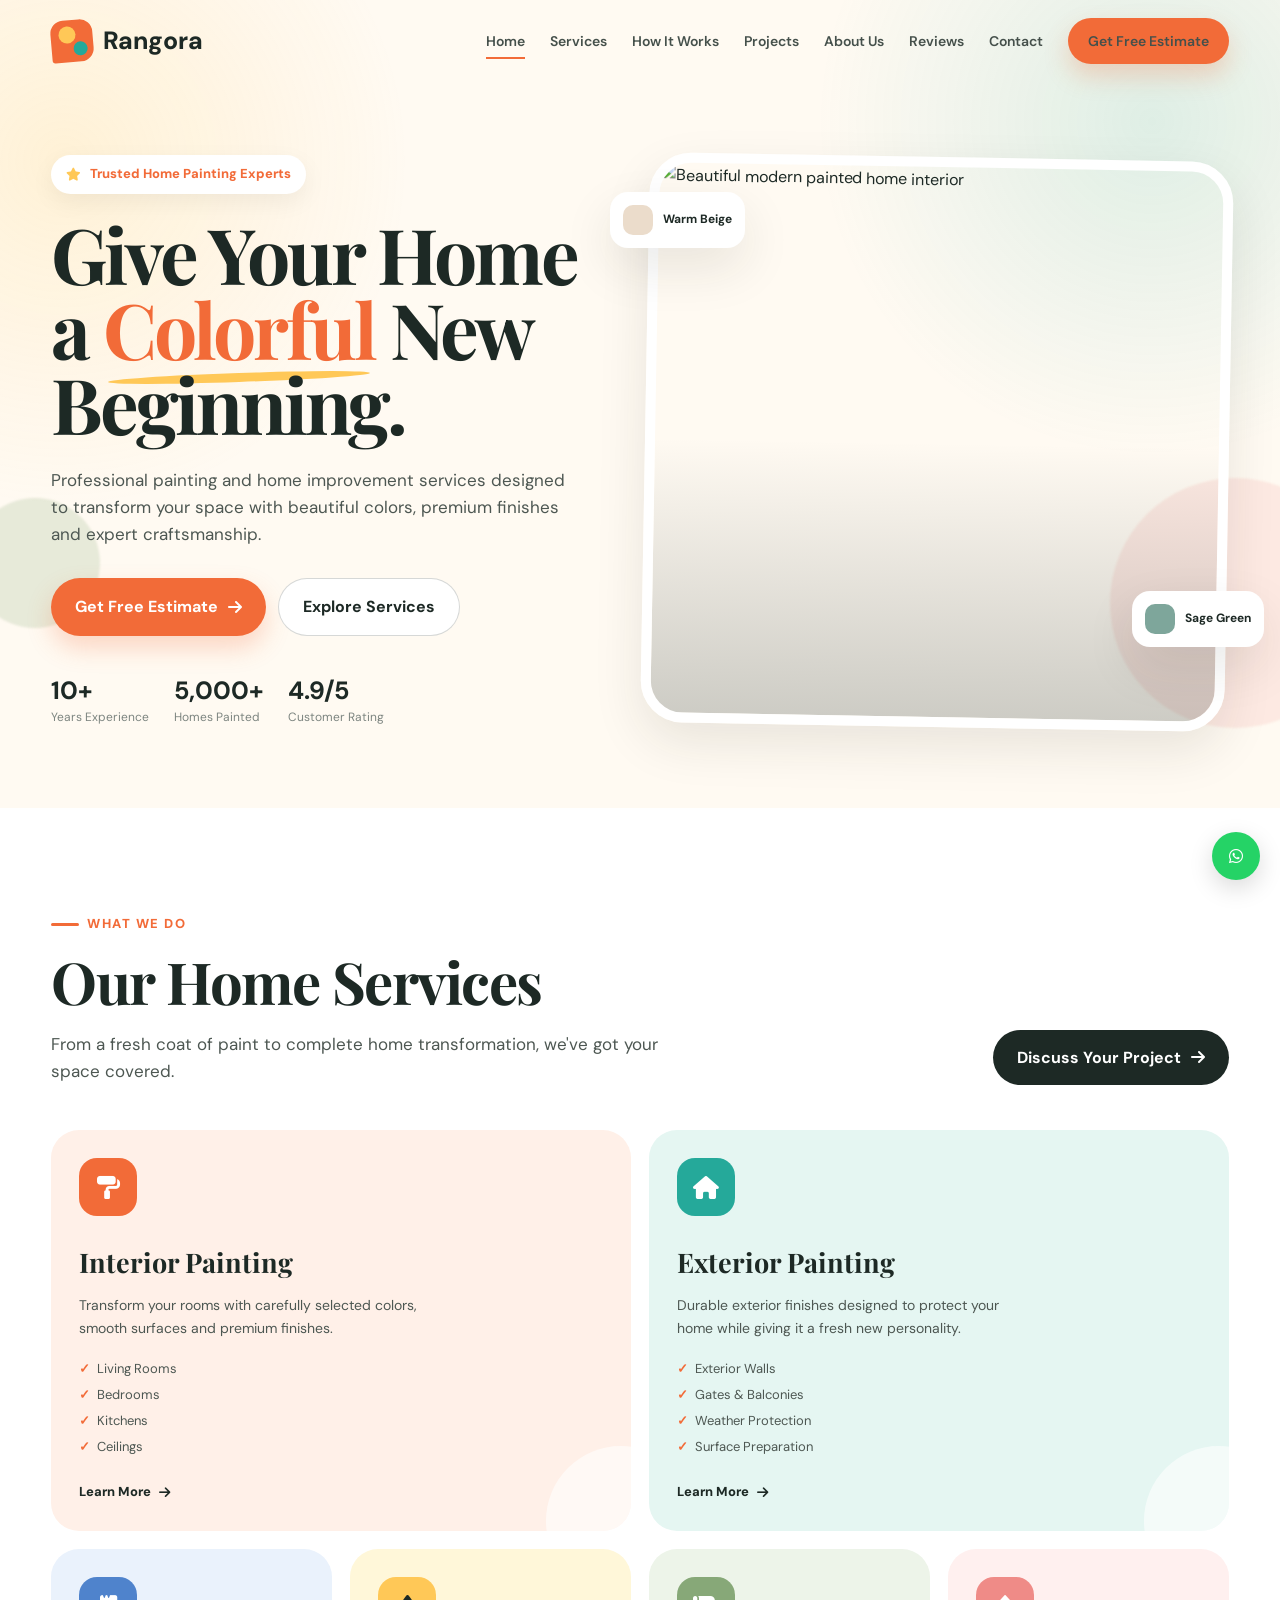
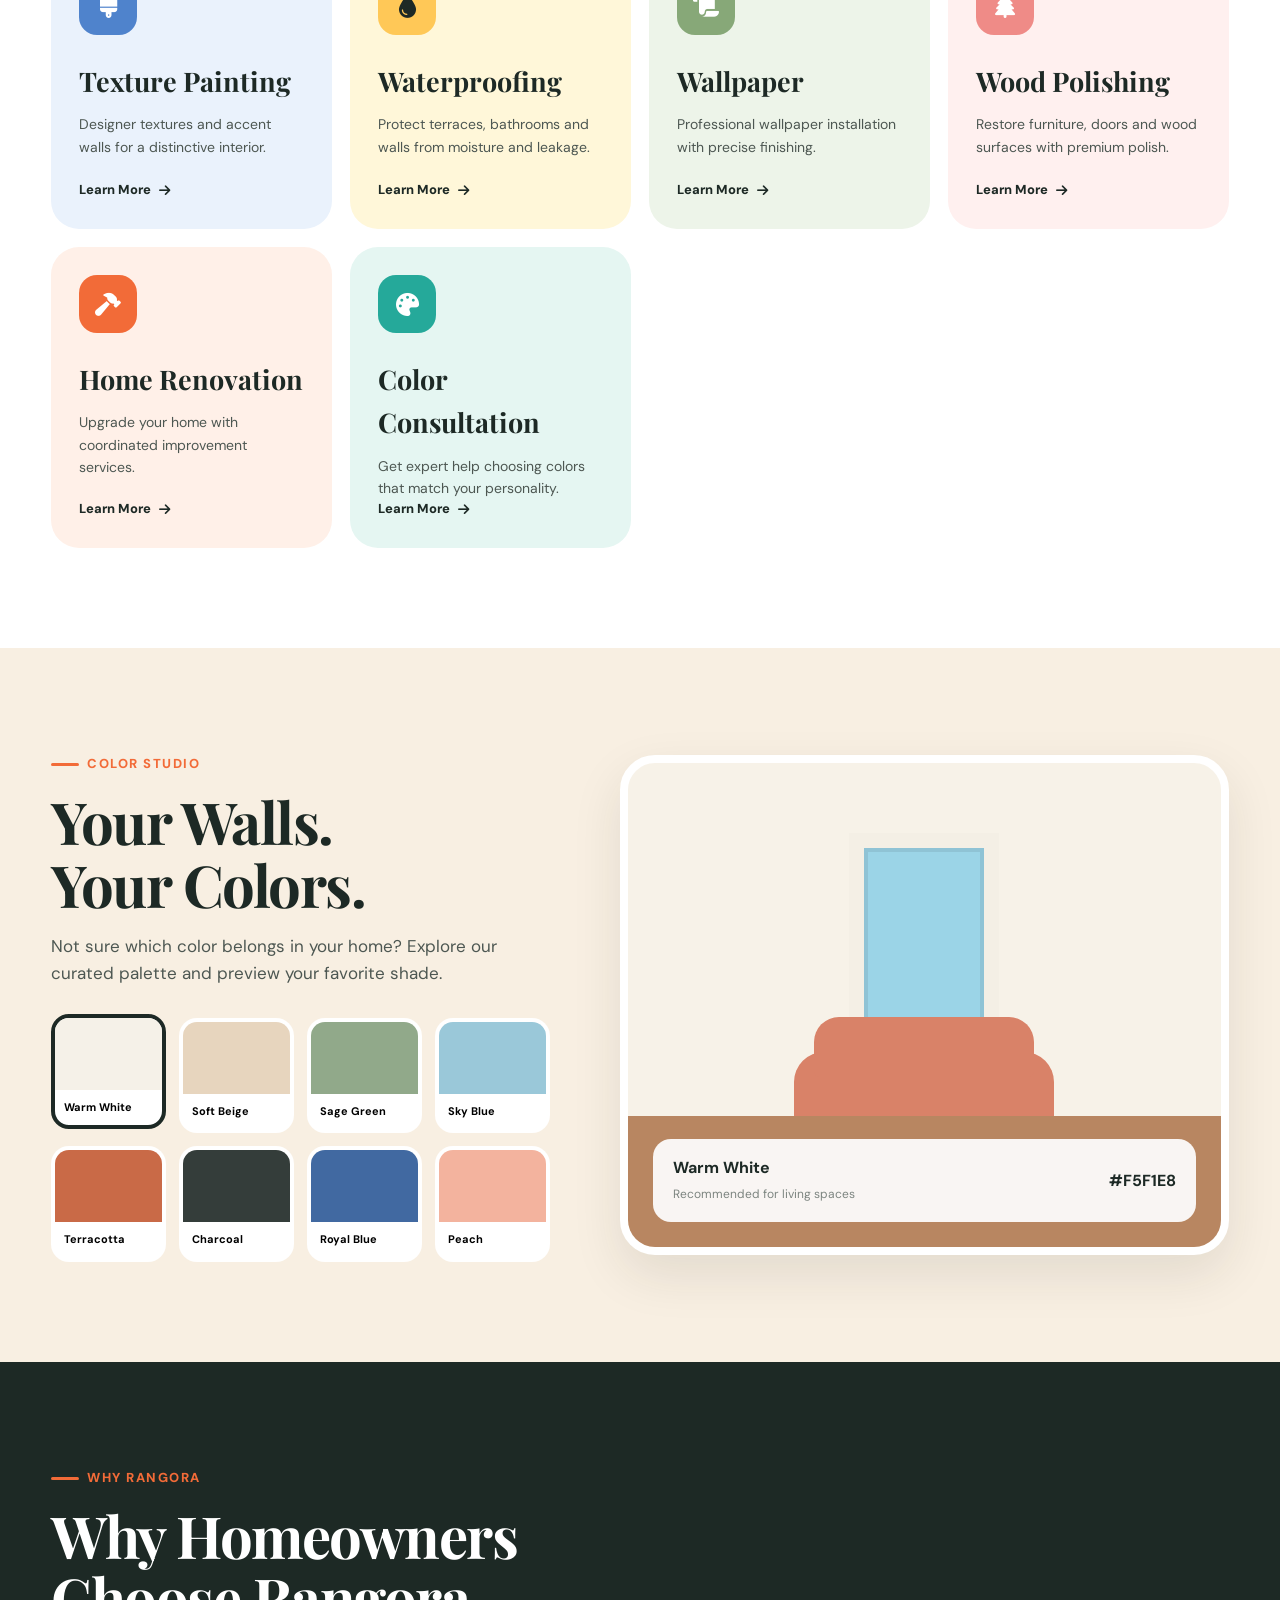
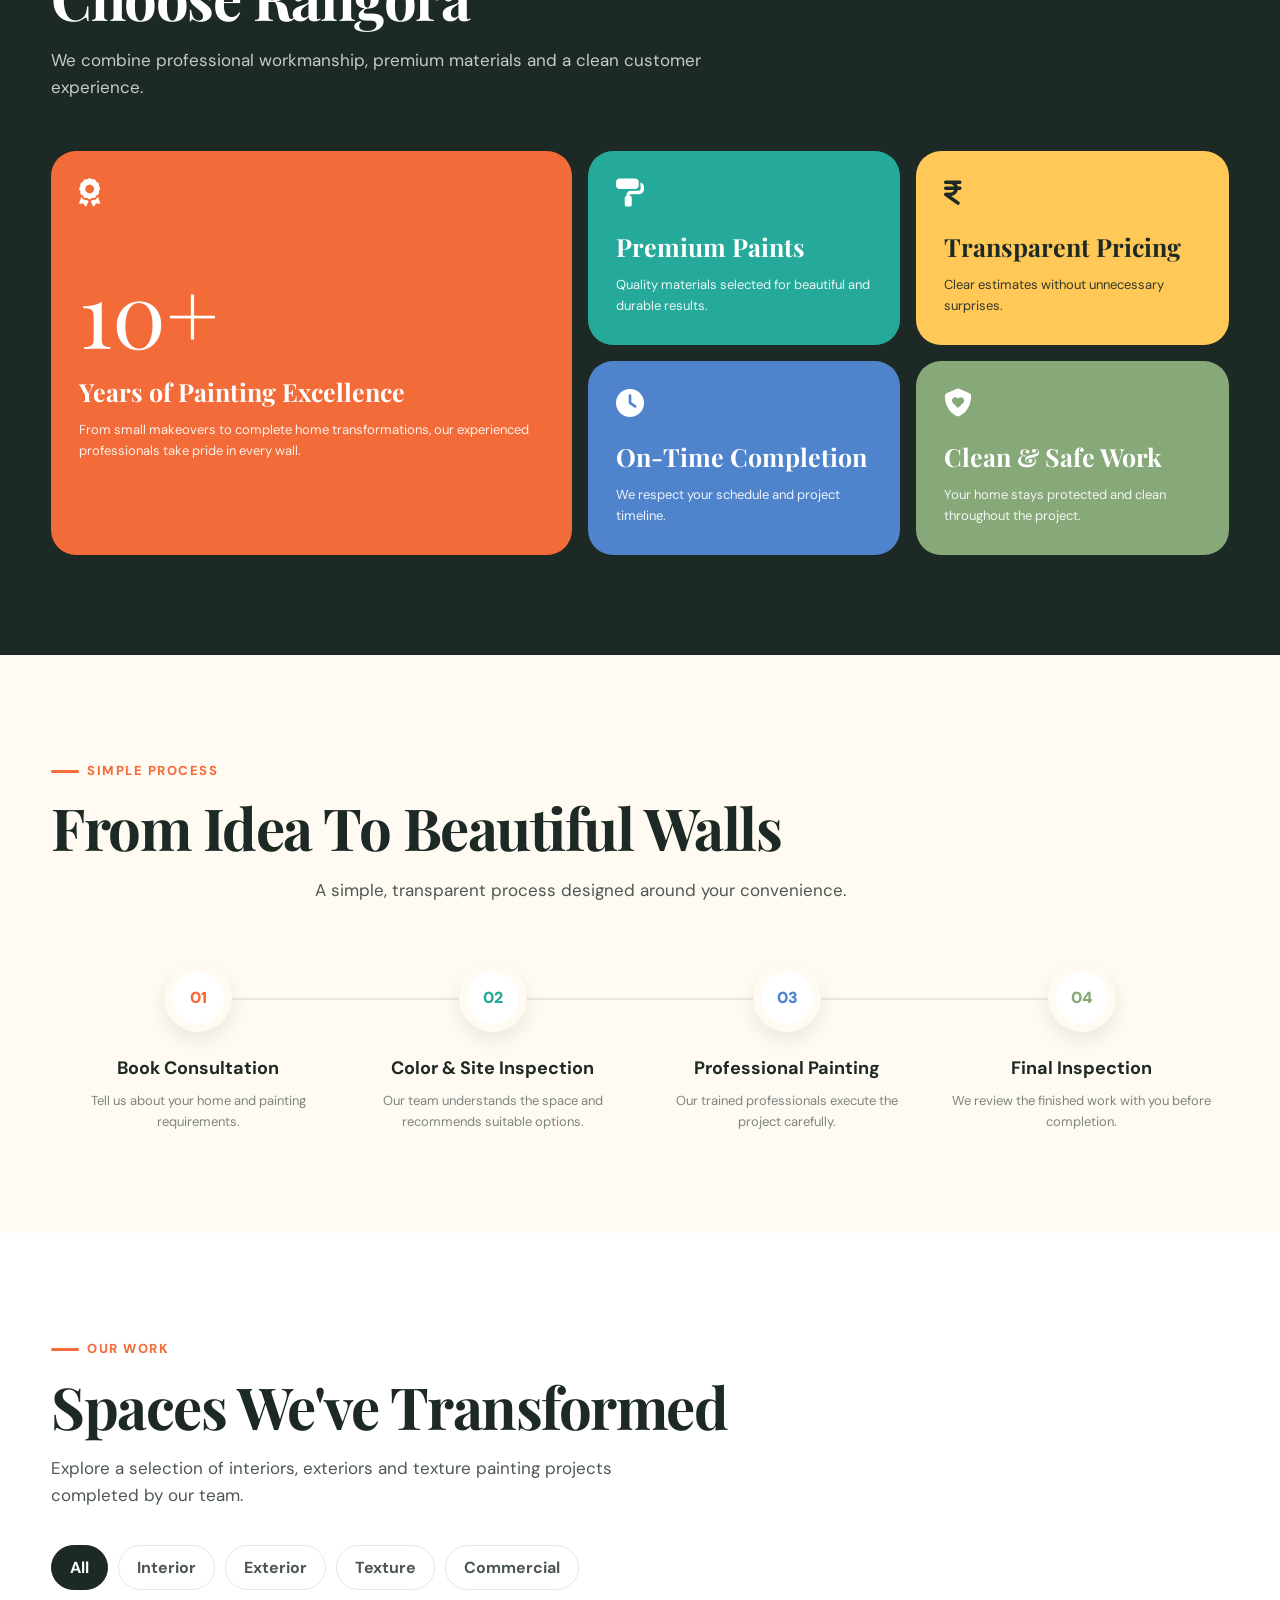
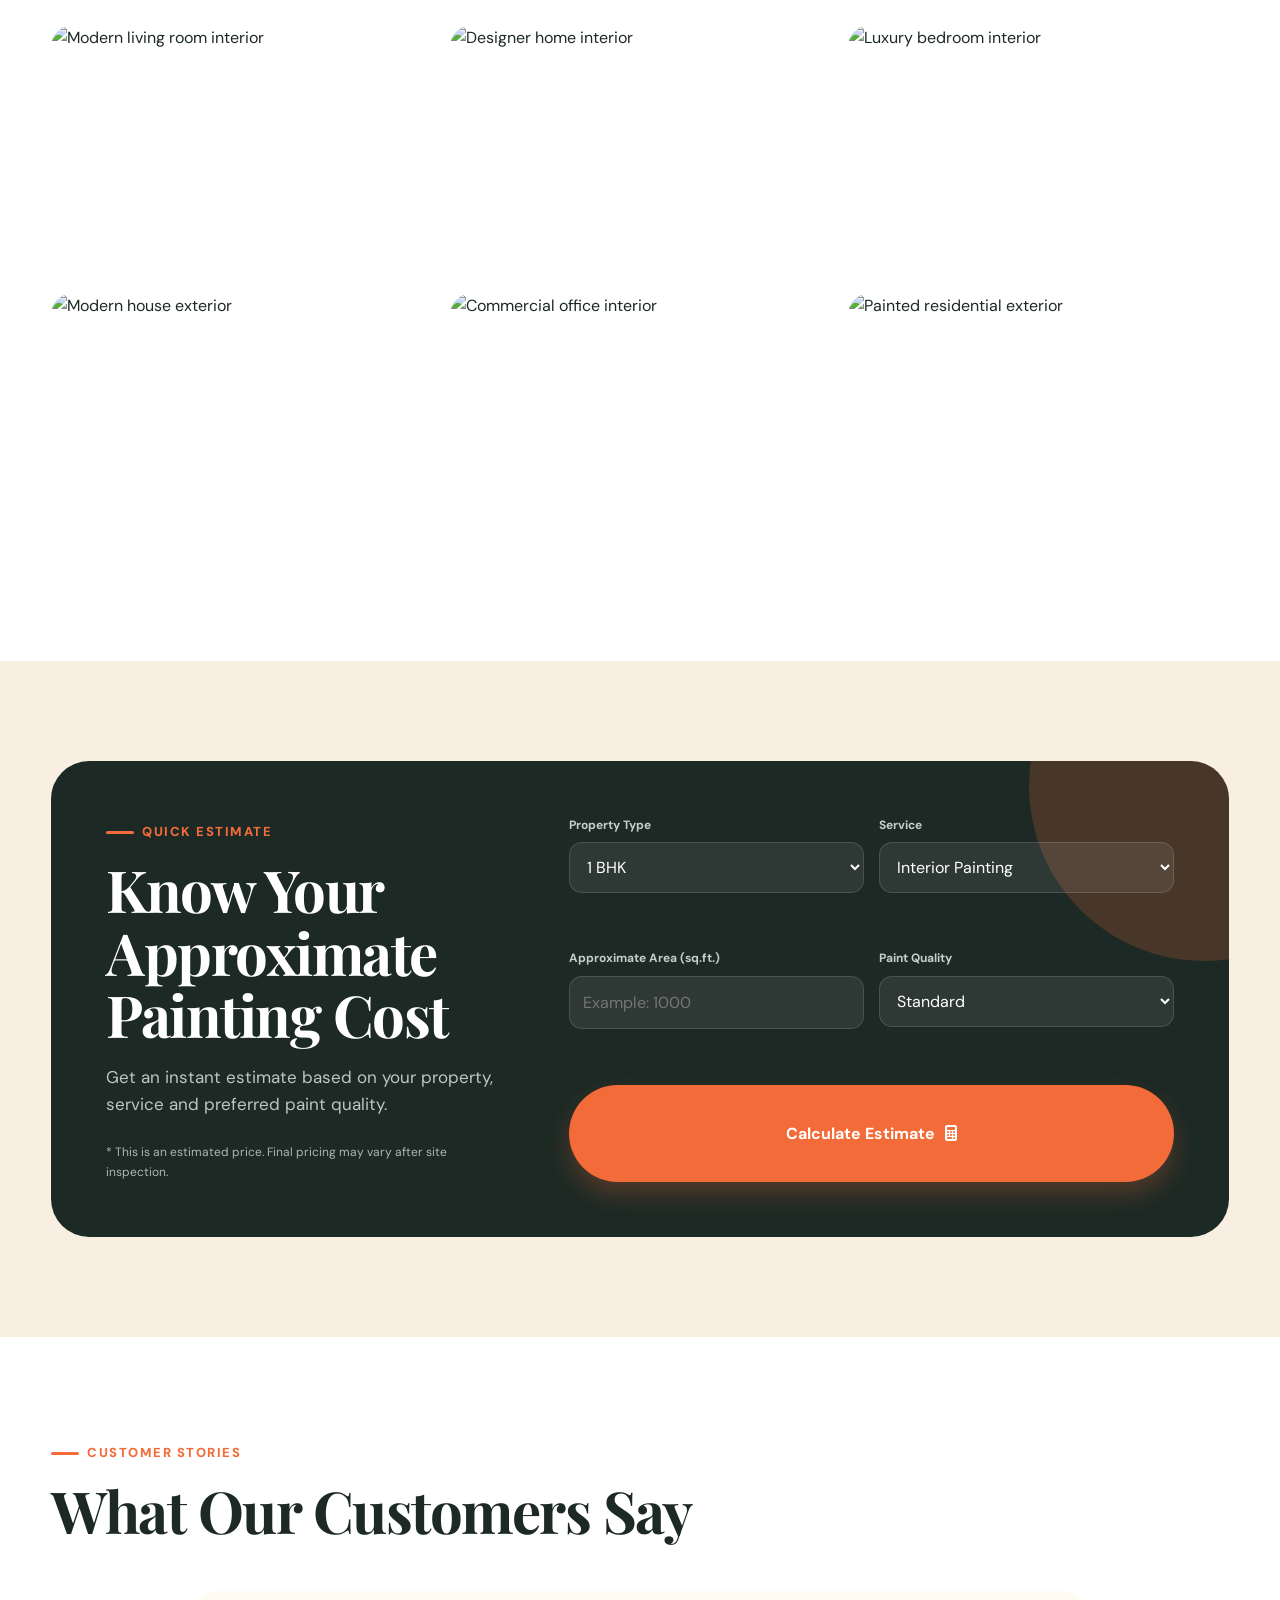
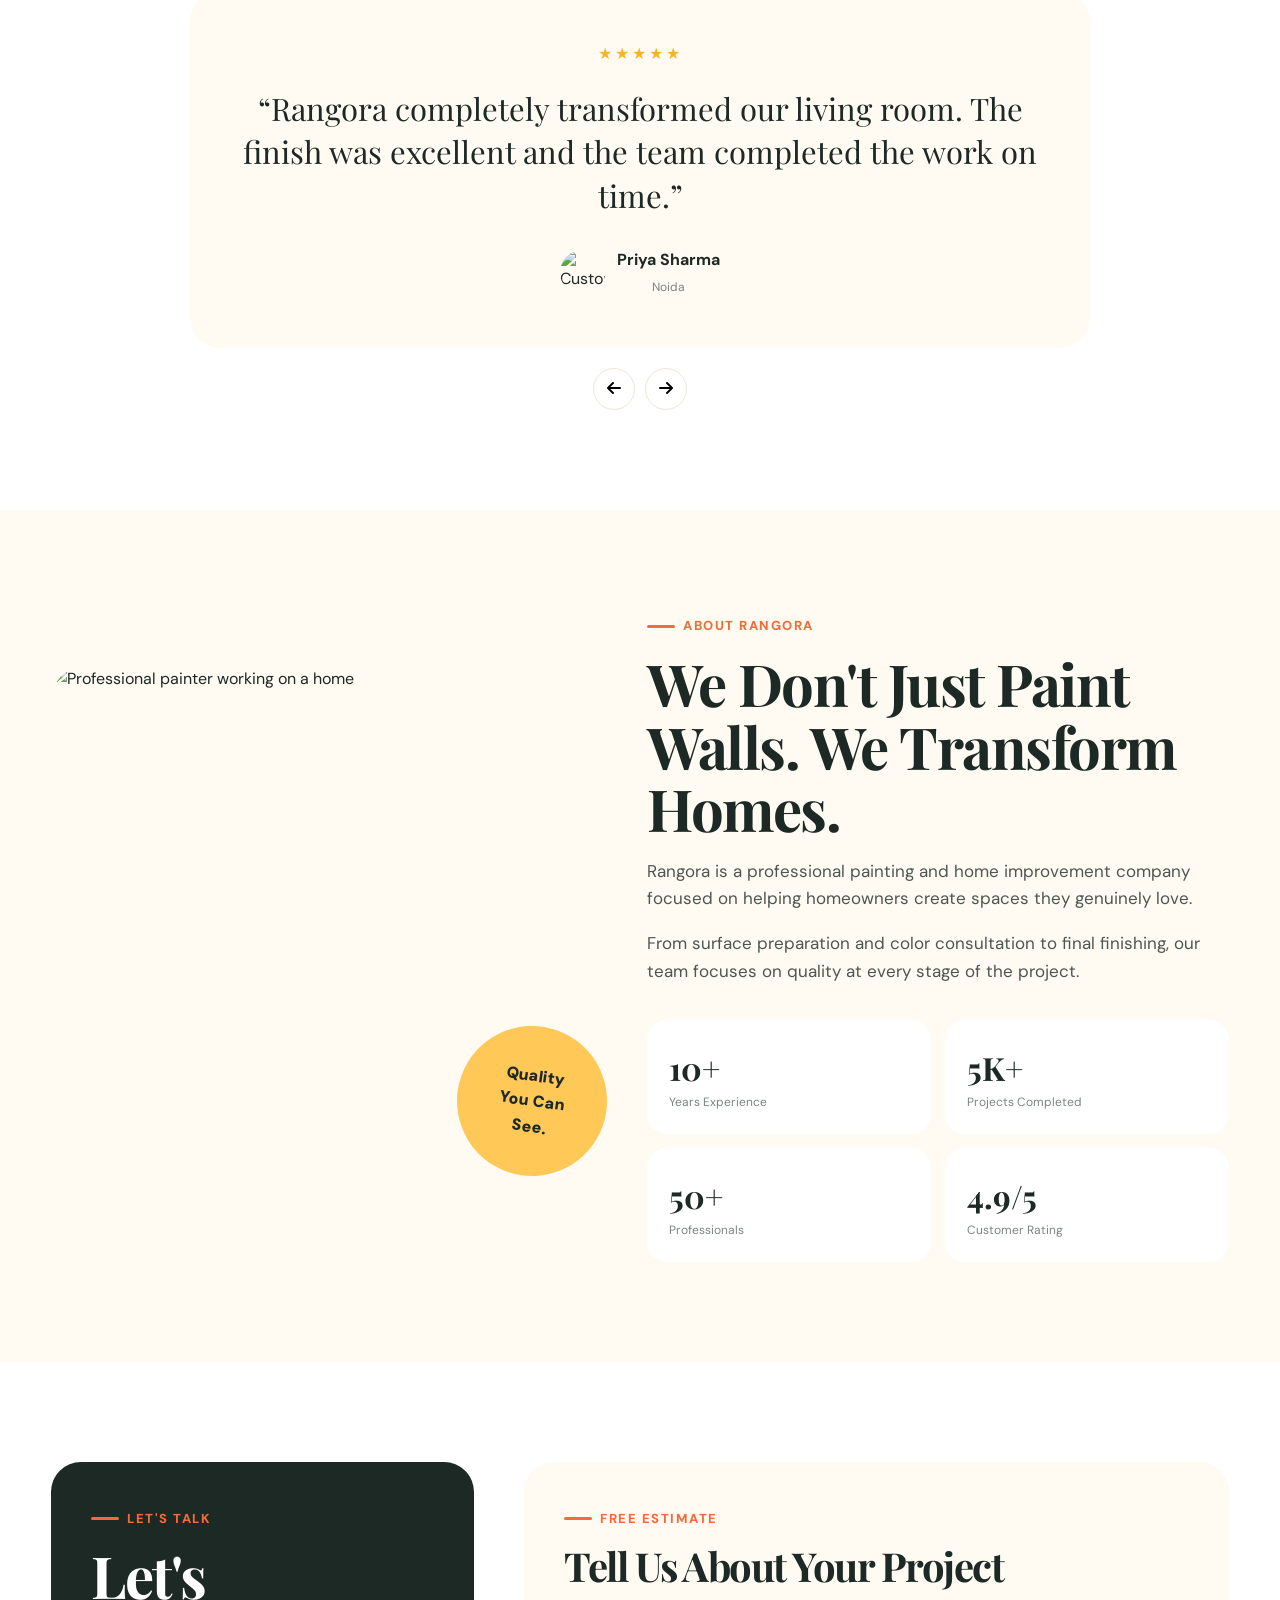
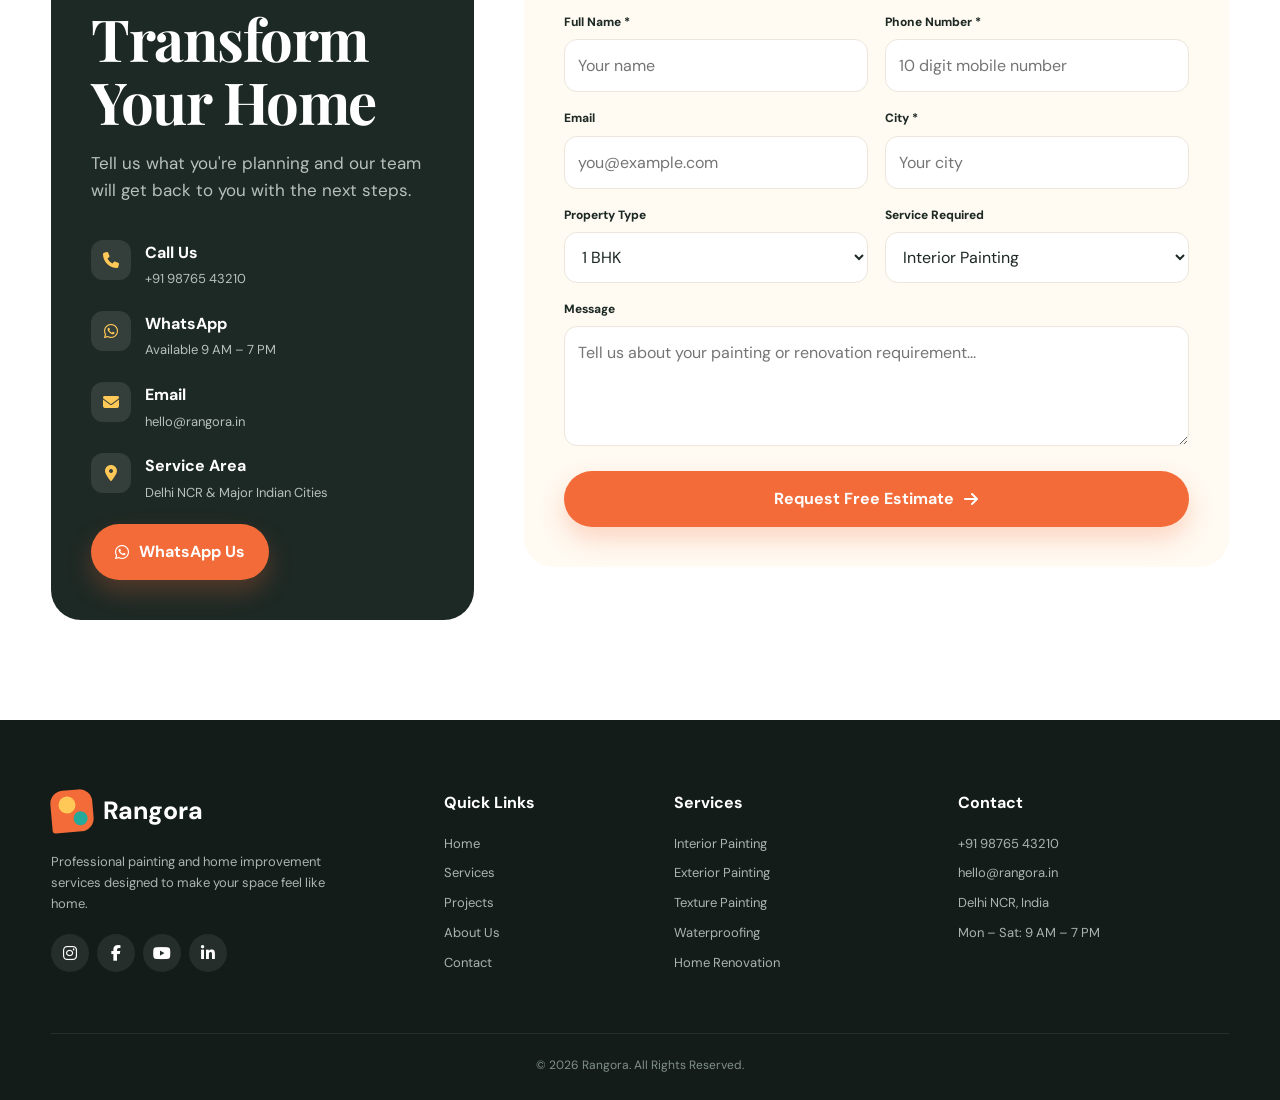
==== commit a2964712: "paint website demo" ====
--- a/index.html
+++ b/index.html
@@ -2,35 +2,83 @@
 <html lang="en">
 
 <head>
-  <meta charset="UTF-8">
-  <meta name="viewport" content="width=device-width, initial-scale=1.0">
-  <title>Top vertex exports — Premium Leather Manufacturing</title>
+  <!-- =========================================================
+       META / SEO
+  ========================================================== -->
+  <meta charset="UTF-8" />
+  <meta name="viewport" content="width=device-width, initial-scale=1.0" />
+
+  <title>Rangora | Professional House Painting & Home Services</title>
+
   <meta name="description"
-    content="Top vertex exports — world-class leather belts, wallets, handbags, saddlery and custom leather goods, crafted with exceptional craftsmanship.">
-
-  <!-- Google Fonts: Playfair Display for headings, Poppins for body -->
-  <link rel="preconnect" href="https://fonts.googleapis.com">
-  <link rel="preconnect" href="https://fonts.gstatic.com" crossorigin>
+    content="Rangora provides professional interior and exterior painting, texture painting, waterproofing, wallpaper, polishing and home improvement services." />
+
+  <meta name="keywords"
+    content="house painting, home painting, interior painting, exterior painting, texture painting, waterproofing, home renovation, Rangora" />
+
+  <meta property="og:title" content="Rangora | Transform Your Space With Color" />
+  <meta property="og:description" content="Professional painting and home improvement services." />
+  <meta property="og:type" content="website" />
+
+  <link rel="preconnect" href="https://fonts.googleapis.com" />
+  <link rel="preconnect" href="https://fonts.gstatic.com" crossorigin />
+
   <link
-    href="https://fonts.googleapis.com/css2?family=Playfair+Display:ital,wght@0,400;0,500;0,600;0,700;0,800;1,500&family=Poppins:wght@300;400;500;600;700&display=swap"
-    rel="stylesheet">
-
+    href="https://fonts.googleapis.com/css2?family=DM+Sans:wght@400;500;600;700&family=Playfair+Display:wght@600;700;800&display=swap"
+    rel="stylesheet" />
+
+  <link rel="stylesheet" href="https://cdnjs.cloudflare.com/ajax/libs/font-awesome/6.5.2/css/all.min.css" />
+
+  <!-- =========================================================
+       LOCAL BUSINESS STRUCTURED DATA
+  ========================================================== -->
+  <script type="application/ld+json">
+  {
+    "@context": "https://schema.org",
+    "@type": "HomeAndConstructionBusiness",
+    "name": "Rangora",
+    "description": "Professional house painting and home improvement services.",
+    "telephone": "+91-9876543210",
+    "email": "hello@rangora.in",
+    "priceRange": "₹₹",
+    "areaServed": "India",
+    "serviceType": [
+      "Interior Painting",
+      "Exterior Painting",
+      "Texture Painting",
+      "Waterproofing",
+      "Wallpaper Installation",
+      "Home Renovation"
+    ]
+  }
+  </script>
+
+  <!-- =========================================================
+       CSS
+  ========================================================== -->
   <style>
-    /* ==========================================================================
-   0. ROOT TOKENS
-   ========================================================================== */
     :root {
-      --dark-brown: #3E2723;
-      --leather-brown: #6D4C41;
-      --gold: #C8A165;
-      --gold-soft: rgba(200, 161, 101, 0.35);
-      --cream: #F8F5F0;
+      --primary: #f26b38;
+      --primary-dark: #db5221;
+      --yellow: #ffc857;
+      --teal: #25a99a;
+      --blue: #4f83cc;
+      --green: #87a878;
+      --pink: #ef8b87;
+      --terracotta: #c65d3a;
+
+      --dark: #1d2925;
+      --text: #4d5752;
+      --muted: #7d8580;
+
+      --cream: #fffaf2;
+      --cream-dark: #f8efe2;
       --white: #ffffff;
-      --ink: #2A1D18;
-      --shadow-lg: 0 30px 60px -20px rgba(62, 39, 35, 0.35);
-      --shadow-md: 0 18px 40px -18px rgba(62, 39, 35, 0.28);
-      --ease: cubic-bezier(.22, .61, .36, 1);
-      --stitch: repeating-linear-gradient(90deg, var(--gold) 0 8px, transparent 8px 16px);
+      --border: #ece6dc;
+
+      --shadow: 0 20px 50px rgba(43, 43, 34, 0.10);
+      --radius: 28px;
+      --container: 1180px;
     }
 
     * {
@@ -44,26 +92,21 @@
     }
 
     body {
-      font-family: 'Poppins', sans-serif;
-      color: var(--ink);
+      font-family: "DM Sans", sans-serif;
+      color: var(--dark);
       background: var(--cream);
+      line-height: 1.6;
       overflow-x: hidden;
-      line-height: 1.65;
-    }
-
-    h1,
-    h2,
-    h3,
-    h4 {
-      font-family: 'Playfair Display', serif;
-      color: var(--dark-brown);
-      line-height: 1.15;
-      font-weight: 700;
+    }
+
+    body.modal-open {
+      overflow: hidden;
     }
 
     img {
-      max-width: 100%;
+      width: 100%;
       display: block;
+      object-fit: cover;
     }
 
     a {
@@ -71,251 +114,195 @@
       color: inherit;
     }
 
-    ul {
-      list-style: none;
+    button,
+    input,
+    select,
+    textarea {
+      font: inherit;
     }
 
     button {
-      font-family: inherit;
       cursor: pointer;
-      border: none;
-      background: none;
-    }
-
-    ::selection {
-      background: var(--gold);
-      color: var(--white);
-    }
-
-    :focus-visible {
-      outline: 2px solid var(--gold);
-      outline-offset: 3px;
-    }
-
-    @media (prefers-reduced-motion: reduce) {
-      * {
-        animation-duration: 0.001ms !important;
-        animation-iteration-count: 1 !important;
-        transition-duration: 0.001ms !important;
-        scroll-behavior: auto !important;
-      }
     }
 
     .container {
-      width: 100%;
-      max-width: 1240px;
-      margin: 0 auto;
-      padding: 0 32px;
-    }
-
-    .eyebrow {
+      width: min(92%, var(--container));
+      margin: auto;
+    }
+
+    .section {
+      padding: 100px 0;
+      position: relative;
+    }
+
+    .section-tag {
       display: inline-flex;
       align-items: center;
-      gap: 12px;
-      font-size: 12.5px;
-      letter-spacing: 3.5px;
+      gap: 8px;
+      color: var(--primary);
+      font-weight: 800;
+      font-size: 13px;
       text-transform: uppercase;
-      color: var(--leather-brown);
-      font-weight: 600;
-      margin-bottom: 18px;
-    }
-
-    .eyebrow::before {
+      letter-spacing: 1.5px;
+      margin-bottom: 15px;
+    }
+
+    .section-tag::before {
       content: "";
-      width: 34px;
-      height: 1px;
-      background: var(--gold);
-    }
-
-    .section-head {
-      max-width: 640px;
-      margin-bottom: 56px;
-    }
-
-    .section-head.center {
-      margin-left: auto;
-      margin-right: auto;
-      text-align: center;
-    }
-
-    .section-head h2 {
-      font-size: clamp(2rem, 3.4vw, 2.85rem);
-      margin-bottom: 18px;
-    }
-
-    .section-head p {
-      color: #5c4a42;
-      font-size: 1.02rem;
-    }
-
-    /* Signature element: stitched gold seam — used as a section divider & border motif
-   echoing saddle-stitching, the literal craft this company sells */
-    .stitch-rule {
-      height: 2px;
-      background: var(--stitch);
-      background-size: 16px 2px;
-      width: 100%;
-      opacity: .55;
-    }
-
-    .stitched-frame {
-      position: relative;
-      border: 1px solid rgba(200, 161, 101, 0.4);
-    }
-
-    .stitched-frame::before {
-      content: "";
-      position: absolute;
-      inset: 8px;
-      border: 1.5px dashed var(--gold-soft);
-      pointer-events: none;
+      width: 28px;
+      height: 3px;
+      background: var(--primary);
+      border-radius: 10px;
+    }
+
+    .section-title {
+      font-family: "Playfair Display", serif;
+      font-size: clamp(36px, 5vw, 58px);
+      line-height: 1.08;
+      letter-spacing: -1.5px;
+    }
+
+    .section-description {
+      color: var(--text);
+      max-width: 650px;
+      margin-top: 18px;
+      font-size: 17px;
     }
 
     .btn {
+      border: 0;
       display: inline-flex;
       align-items: center;
+      justify-content: center;
       gap: 10px;
-      padding: 16px 34px;
-      font-size: 14px;
-      letter-spacing: 1.2px;
-      text-transform: uppercase;
-      font-weight: 600;
-      border-radius: 2px;
-      transition: transform .45s var(--ease), box-shadow .45s var(--ease), background .35s ease, color .35s ease;
-      white-space: nowrap;
+      padding: 15px 24px;
+      border-radius: 999px;
+      font-weight: 700;
+      transition: 0.3s ease;
     }
 
     .btn-primary {
-      background: var(--gold);
-      color: var(--dark-brown);
-      box-shadow: var(--shadow-md);
+      background: var(--primary);
+      color: white;
+      box-shadow: 0 12px 25px rgba(242, 107, 56, 0.25);
     }
 
     .btn-primary:hover {
+      background: var(--primary-dark);
       transform: translateY(-3px);
-      box-shadow: 0 22px 40px -14px rgba(200, 161, 101, 0.55);
+    }
+
+    .btn-dark {
+      background: var(--dark);
+      color: white;
+    }
+
+    .btn-dark:hover {
+      transform: translateY(-3px);
+      background: #000;
     }
 
     .btn-outline {
-      border: 1px solid rgba(248, 245, 240, 0.55);
-      color: var(--cream);
-      background: transparent;
+      border: 1.5px solid rgba(29, 41, 37, 0.18);
+      color: var(--dark);
+      background: white;
     }
 
     .btn-outline:hover {
-      background: rgba(248, 245, 240, 0.12);
+      border-color: var(--primary);
+      color: var(--primary);
       transform: translateY(-3px);
-      border-color: var(--cream);
-    }
-
-    .btn-dark {
-      background: var(--dark-brown);
-      color: var(--cream);
-    }
-
-    .btn-dark:hover {
-      background: #2a1a16;
-      transform: translateY(-3px);
-      box-shadow: var(--shadow-lg);
-    }
-
-    /* Reveal-on-scroll */
-    .reveal {
-      opacity: 0;
-      transform: translateY(36px);
-      transition: opacity .9s var(--ease), transform .9s var(--ease);
-    }
-
-    .reveal.in-view {
-      opacity: 1;
-      transform: translateY(0);
-    }
-
-    .reveal-stagger.in-view>* {
-      transition-delay: calc(var(--i, 0) * 110ms);
-    }
-
-    /* ==========================================================================
-   1. NAVIGATION
-   ========================================================================== */
-    .navbar {
+    }
+
+    /* =========================================================
+       HEADER
+    ========================================================== */
+
+    header {
       position: fixed;
       top: 0;
       left: 0;
-      right: 0;
+      width: 100%;
       z-index: 1000;
-      padding: 22px 0;
-      transition: background .5s var(--ease), padding .5s var(--ease), box-shadow .5s var(--ease), border-color .5s var(--ease);
-      border-bottom: 1px solid transparent;
-    }
-
-    .navbar.solid {
-      padding: 14px 0;
-      background: rgba(248, 245, 240, 0.86);
-      backdrop-filter: blur(14px) saturate(140%);
-      -webkit-backdrop-filter: blur(14px) saturate(140%);
-      box-shadow: 0 8px 32px -12px rgba(62, 39, 35, 0.18);
-      border-bottom: 1px solid rgba(200, 161, 101, 0.25);
-    }
-
-    .nav-inner {
+      transition: 0.3s ease;
+    }
+
+    header.scrolled {
+      background: rgba(255, 250, 242, 0.94);
+      backdrop-filter: blur(15px);
+      box-shadow: 0 8px 30px rgba(0, 0, 0, 0.07);
+    }
+
+    .navbar {
+      min-height: 82px;
       display: flex;
       align-items: center;
       justify-content: space-between;
+      gap: 25px;
     }
 
     .logo {
-      font-family: 'Playfair Display', serif;
-      font-size: 1.5rem;
+      display: flex;
+      align-items: center;
+      gap: 10px;
       font-weight: 800;
-      letter-spacing: 0.5px;
-      color: var(--cream);
-      transition: color .5s ease;
-      display: flex;
-      align-items: baseline;
-      gap: 6px;
-    }
-
-    .logo span {
-      color: var(--gold);
-      font-style: italic;
-      font-weight: 500;
-    }
-
-    .navbar.solid .logo {
-      color: var(--dark-brown);
+      font-size: 25px;
+      color: var(--dark);
+    }
+
+    .logo-mark {
+      width: 42px;
+      height: 42px;
+      border-radius: 13px 13px 13px 3px;
+      background: var(--primary);
+      position: relative;
+      transform: rotate(-5deg);
+    }
+
+    .logo-mark::before {
+      content: "";
+      position: absolute;
+      width: 17px;
+      height: 17px;
+      background: var(--yellow);
+      border-radius: 50%;
+      top: 6px;
+      left: 8px;
+    }
+
+    .logo-mark::after {
+      content: "";
+      position: absolute;
+      width: 14px;
+      height: 14px;
+      background: var(--teal);
+      border-radius: 50%;
+      bottom: 6px;
+      right: 6px;
     }
 
     .nav-links {
       display: flex;
       align-items: center;
-      gap: 42px;
+      gap: 25px;
     }
 
     .nav-links a {
-      font-size: 13.5px;
-      letter-spacing: 1.2px;
-      text-transform: uppercase;
-      font-weight: 500;
-      color: rgba(248, 245, 240, 0.88);
+      font-size: 14px;
+      font-weight: 600;
+      color: #45504b;
       position: relative;
-      padding: 6px 0;
-      transition: color .4s ease;
-    }
-
-    .navbar.solid .nav-links a {
-      color: var(--dark-brown);
     }
 
     .nav-links a::after {
       content: "";
       position: absolute;
+      width: 0;
+      height: 2px;
+      background: var(--primary);
+      bottom: -7px;
       left: 0;
-      bottom: 0;
-      width: 0%;
-      height: 1.5px;
-      background: var(--gold);
-      transition: width .4s var(--ease);
+      transition: 0.3s;
     }
 
     .nav-links a:hover::after,
@@ -323,190 +310,1367 @@
       width: 100%;
     }
 
-    .nav-links a.active {
-      color: var(--gold) !important;
-    }
-
     .nav-cta {
-      margin-left: 8px;
-    }
-
-    .nav-cta .btn-primary {
-      padding: 12px 26px;
-      font-size: 12.5px;
-    }
-
-    .burger {
+      padding: 12px 20px;
+      font-size: 14px;
+    }
+
+    .menu-toggle {
       display: none;
-      width: 26px;
-      height: 20px;
+      border: 0;
+      background: transparent;
+      font-size: 25px;
+      color: var(--dark);
+    }
+
+    /* =========================================================
+       HERO
+    ========================================================== */
+
+    .hero {
+      min-height: 800px;
+      padding: 155px 0 80px;
       position: relative;
-      z-index: 1200;
-    }
-
-    .burger span {
+      overflow: hidden;
+      background:
+        radial-gradient(circle at 5% 20%, rgba(255, 200, 87, 0.18), transparent 25%),
+        radial-gradient(circle at 90% 15%, rgba(37, 169, 154, 0.15), transparent 25%),
+        var(--cream);
+    }
+
+    .paint-shape {
       position: absolute;
+      border-radius: 50%;
+      filter: blur(1px);
+      z-index: 0;
+    }
+
+    .paint-shape.one {
+      width: 250px;
+      height: 250px;
+      background: rgba(239, 139, 135, 0.15);
+      right: -80px;
+      bottom: 80px;
+    }
+
+    .paint-shape.two {
+      width: 130px;
+      height: 130px;
+      background: rgba(135, 168, 120, 0.2);
+      left: -30px;
+      bottom: 180px;
+    }
+
+    .hero-grid {
+      display: grid;
+      grid-template-columns: 0.95fr 1.05fr;
+      align-items: center;
+      gap: 65px;
+      position: relative;
+      z-index: 2;
+    }
+
+    .hero-content {
+      position: relative;
+    }
+
+    .hero-badge {
+      display: inline-flex;
+      align-items: center;
+      gap: 9px;
+      padding: 9px 15px;
+      border-radius: 50px;
+      background: white;
+      box-shadow: 0 8px 25px rgba(0, 0, 0, 0.06);
+      color: var(--primary);
+      font-size: 13px;
+      font-weight: 800;
+      margin-bottom: 22px;
+    }
+
+    .hero-badge i {
+      color: var(--yellow);
+    }
+
+    .hero h1 {
+      font-family: "Playfair Display", serif;
+      font-size: clamp(52px, 6vw, 78px);
+      line-height: 0.98;
+      letter-spacing: -3px;
+      max-width: 650px;
+    }
+
+    .hero h1 span {
+      color: var(--primary);
+      position: relative;
+    }
+
+    .hero h1 span::after {
+      content: "";
+      position: absolute;
+      height: 9px;
+      background: var(--yellow);
+      bottom: -3px;
+      left: 5px;
+      right: 5px;
+      z-index: -1;
+      border-radius: 50%;
+      transform: rotate(-2deg);
+    }
+
+    .hero-description {
+      max-width: 600px;
+      color: var(--text);
+      font-size: 17px;
+      margin: 25px 0 30px;
+    }
+
+    .hero-buttons {
+      display: flex;
+      flex-wrap: wrap;
+      gap: 12px;
+    }
+
+    .trust-row {
+      display: flex;
+      flex-wrap: wrap;
+      gap: 25px;
+      margin-top: 42px;
+    }
+
+    .trust-item strong {
+      display: block;
+      font-size: 25px;
+      line-height: 1;
+    }
+
+    .trust-item span {
+      color: var(--muted);
+      font-size: 12px;
+    }
+
+    .hero-visual {
+      position: relative;
+    }
+
+    .hero-image-wrapper {
+      border-radius: 42px;
+      overflow: hidden;
+      height: 570px;
+      position: relative;
+      box-shadow: var(--shadow);
+      transform: rotate(1deg);
+      border: 10px solid white;
+    }
+
+    .hero-image-wrapper img {
+      height: 100%;
+    }
+
+    .hero-image-wrapper::after {
+      content: "";
+      position: absolute;
+      inset: 0;
+      background: linear-gradient(to top,
+          rgba(29, 41, 37, 0.22),
+          transparent 50%);
+    }
+
+    .floating-color {
+      position: absolute;
+      background: white;
+      padding: 13px;
+      border-radius: 18px;
+      box-shadow: var(--shadow);
+      z-index: 5;
+      display: flex;
+      align-items: center;
+      gap: 10px;
+      font-size: 12px;
+      font-weight: 700;
+    }
+
+    .floating-color.one {
+      top: 35px;
+      left: -35px;
+    }
+
+    .floating-color.two {
+      right: -35px;
+      bottom: 80px;
+    }
+
+    .color-dot {
+      width: 30px;
+      height: 30px;
+      border-radius: 10px;
+    }
+
+    /* =========================================================
+       SERVICES
+    ========================================================== */
+
+    .services-section {
+      background: white;
+    }
+
+    .services-header {
+      display: flex;
+      align-items: end;
+      justify-content: space-between;
+      gap: 30px;
+      margin-bottom: 45px;
+    }
+
+    .services-grid {
+      display: grid;
+      grid-template-columns: repeat(12, 1fr);
+      gap: 18px;
+    }
+
+    .service-card {
+      min-height: 280px;
+      padding: 28px;
+      border-radius: var(--radius);
+      position: relative;
+      overflow: hidden;
+      transition: 0.35s ease;
+      display: flex;
+      flex-direction: column;
+    }
+
+    .service-card:hover {
+      transform: translateY(-8px);
+      box-shadow: var(--shadow);
+    }
+
+    .service-card.primary-service {
+      grid-column: span 6;
+      min-height: 390px;
+    }
+
+    .service-card.small {
+      grid-column: span 3;
+    }
+
+    .service-orange {
+      background: #fff0e8;
+    }
+
+    .service-teal {
+      background: #e5f6f2;
+    }
+
+    .service-blue {
+      background: #eaf2fc;
+    }
+
+    .service-yellow {
+      background: #fff7d9;
+    }
+
+    .service-green {
+      background: #edf4e9;
+    }
+
+    .service-pink {
+      background: #fff0ef;
+    }
+
+    .service-icon {
+      width: 58px;
+      height: 58px;
+      border-radius: 18px;
+      display: grid;
+      place-items: center;
+      font-size: 23px;
+      margin-bottom: 25px;
+    }
+
+    .service-orange .service-icon {
+      background: var(--primary);
+      color: white;
+    }
+
+    .service-teal .service-icon {
+      background: var(--teal);
+      color: white;
+    }
+
+    .service-blue .service-icon {
+      background: var(--blue);
+      color: white;
+    }
+
+    .service-yellow .service-icon {
+      background: var(--yellow);
+    }
+
+    .service-green .service-icon {
+      background: var(--green);
+      color: white;
+    }
+
+    .service-pink .service-icon {
+      background: var(--pink);
+      color: white;
+    }
+
+    .service-card h3 {
+      font-family: "Playfair Display", serif;
+      font-size: 27px;
+      margin-bottom: 10px;
+    }
+
+    .service-card p {
+      color: var(--text);
+      font-size: 14px;
+      max-width: 350px;
+    }
+
+    .service-card ul {
+      margin: 15px 0 20px;
+      list-style: none;
+      color: var(--text);
+      font-size: 13px;
+    }
+
+    .service-card li {
+      margin: 5px 0;
+    }
+
+    .service-card li::before {
+      content: "✓";
+      color: var(--primary);
+      font-weight: 900;
+      margin-right: 7px;
+    }
+
+    .learn-more {
+      margin-top: auto;
+      font-size: 13px;
+      font-weight: 800;
+      display: inline-flex;
+      align-items: center;
+      gap: 8px;
+    }
+
+    .service-decoration {
+      position: absolute;
+      width: 150px;
+      height: 150px;
+      border-radius: 50%;
+      right: -65px;
+      bottom: -65px;
+      background: rgba(255, 255, 255, 0.6);
+    }
+
+    /* =========================================================
+       COLOR SELECTOR
+    ========================================================== */
+
+    .color-section {
+      background: var(--cream-dark);
+      overflow: hidden;
+    }
+
+    .color-layout {
+      display: grid;
+      grid-template-columns: 0.9fr 1.1fr;
+      gap: 70px;
+      align-items: center;
+    }
+
+    .palette {
+      display: grid;
+      grid-template-columns: repeat(4, 1fr);
+      gap: 13px;
+      margin-top: 30px;
+    }
+
+    .swatch {
+      border: 4px solid transparent;
+      border-radius: 18px;
+      overflow: hidden;
+      background: white;
+      transition: 0.3s;
+      text-align: left;
+    }
+
+    .swatch:hover,
+    .swatch.selected {
+      transform: translateY(-4px);
+      border-color: var(--dark);
+    }
+
+    .swatch-color {
+      height: 72px;
+    }
+
+    .swatch-name {
+      padding: 9px;
+      font-size: 11px;
+      font-weight: 700;
+    }
+
+    .color-preview {
+      height: 500px;
+      border-radius: 35px;
+      position: relative;
+      overflow: hidden;
+      background: #f7f2e8;
+      box-shadow: var(--shadow);
+      border: 8px solid white;
+      transition: 0.5s ease;
+    }
+
+    .preview-room {
+      position: absolute;
+      inset: 0;
+      transition: background 0.5s;
+    }
+
+    .preview-floor {
+      position: absolute;
+      bottom: 0;
       left: 0;
       width: 100%;
+      height: 27%;
+      background: #b88661;
+    }
+
+    .preview-window {
+      position: absolute;
+      width: 150px;
+      height: 210px;
+      top: 70px;
+      left: 50%;
+      transform: translateX(-50%);
+      background: #9bd4e7;
+      border: 15px solid #f4efe5;
+      box-shadow: inset 0 0 0 4px rgba(0, 0, 0, 0.08);
+    }
+
+    .preview-sofa {
+      position: absolute;
+      width: 260px;
+      height: 105px;
+      background: #d98268;
+      border-radius: 30px 30px 10px 10px;
+      bottom: 90px;
+      left: 50%;
+      transform: translateX(-50%);
+    }
+
+    .preview-sofa::before {
+      content: "";
+      position: absolute;
+      width: 220px;
+      height: 60px;
+      background: inherit;
+      top: -35px;
+      left: 20px;
+      border-radius: 25px 25px 5px 5px;
+    }
+
+    .preview-info {
+      position: absolute;
+      bottom: 25px;
+      left: 25px;
+      right: 25px;
+      padding: 16px 20px;
+      background: rgba(255, 255, 255, 0.92);
+      border-radius: 18px;
+      display: flex;
+      justify-content: space-between;
+      align-items: center;
+    }
+
+    .preview-info strong {
+      display: block;
+    }
+
+    .preview-info span {
+      color: var(--muted);
+      font-size: 12px;
+    }
+
+    /* =========================================================
+       BEFORE / AFTER
+    ========================================================== */
+
+    .transformation-section {
+      background: white;
+    }
+
+    .comparison {
+      max-width: 1000px;
+      height: 550px;
+      margin: 50px auto 0;
+      position: relative;
+      overflow: hidden;
+      border-radius: 35px;
+      box-shadow: var(--shadow);
+      user-select: none;
+    }
+
+    .comparison img {
+      position: absolute;
+      inset: 0;
+      width: 100%;
+      height: 100%;
+    }
+
+    .before-image {
+      filter: grayscale(0.35) brightness(0.85);
+    }
+
+    .after-image {
+      clip-path: inset(0 0 0 50%);
+    }
+
+    .comparison-label {
+      position: absolute;
+      top: 25px;
+      padding: 9px 14px;
+      background: rgba(255, 255, 255, 0.9);
+      border-radius: 30px;
+      font-size: 12px;
+      font-weight: 800;
+      z-index: 5;
+    }
+
+    .label-before {
+      left: 25px;
+    }
+
+    .label-after {
+      right: 25px;
+    }
+
+    .comparison-handle {
+      position: absolute;
+      top: 0;
+      bottom: 0;
+      width: 4px;
+      background: white;
+      left: 50%;
+      transform: translateX(-50%);
+      z-index: 10;
+      pointer-events: none;
+    }
+
+    .comparison-handle::after {
+      content: "↔";
+      position: absolute;
+      top: 50%;
+      left: 50%;
+      transform: translate(-50%, -50%);
+      width: 55px;
+      height: 55px;
+      border-radius: 50%;
+      display: grid;
+      place-items: center;
+      background: var(--primary);
+      color: white;
+      font-size: 21px;
+      font-weight: 900;
+      box-shadow: 0 8px 20px rgba(0, 0, 0, 0.2);
+    }
+
+    .comparison-input {
+      position: absolute;
+      inset: 0;
+      width: 100%;
+      height: 100%;
+      opacity: 0;
+      cursor: ew-resize;
+      z-index: 20;
+    }
+
+    /* =========================================================
+       WHY CHOOSE US
+    ========================================================== */
+
+    .why-section {
+      background: var(--dark);
+      color: white;
+    }
+
+    .why-section .section-description {
+      color: #c3ccc8;
+    }
+
+    .why-grid {
+      display: grid;
+      grid-template-columns: 1.25fr 0.75fr 0.75fr;
+      grid-auto-rows: minmax(190px, auto);
+      gap: 16px;
+      margin-top: 50px;
+    }
+
+    .why-card {
+      border-radius: 25px;
+      padding: 28px;
+      position: relative;
+      overflow: hidden;
+    }
+
+    .why-card.large {
+      grid-row: span 2;
+      background: var(--primary);
+    }
+
+    .why-card.teal {
+      background: var(--teal);
+    }
+
+    .why-card.yellow {
+      background: var(--yellow);
+      color: var(--dark);
+    }
+
+    .why-card.blue {
+      background: var(--blue);
+    }
+
+    .why-card.green {
+      background: var(--green);
+    }
+
+    .why-card i {
+      font-size: 28px;
+      margin-bottom: 20px;
+    }
+
+    .why-card h3 {
+      font-family: "Playfair Display", serif;
+      font-size: 25px;
+    }
+
+    .why-card p {
+      font-size: 13px;
+      margin-top: 8px;
+      opacity: 0.9;
+    }
+
+    .large-number {
+      font-family: "Playfair Display", serif;
+      font-size: 90px;
+      line-height: 1;
+      margin: 40px 0 15px;
+    }
+
+    /* =========================================================
+       PROCESS
+    ========================================================== */
+
+    .process-section {
+      background: var(--cream);
+    }
+
+    .process-grid {
+      display: grid;
+      grid-template-columns: repeat(4, 1fr);
+      gap: 0;
+      margin-top: 60px;
+      position: relative;
+    }
+
+    .process-grid::before {
+      content: "";
+      position: absolute;
+      top: 34px;
+      left: 10%;
+      right: 10%;
       height: 2px;
+      background: var(--border);
+      z-index: 0;
+    }
+
+    .process-step {
+      position: relative;
+      z-index: 1;
+      text-align: center;
+      padding: 0 15px;
+    }
+
+    .process-number {
+      width: 68px;
+      height: 68px;
+      border-radius: 50%;
+      background: white;
+      border: 8px solid var(--cream);
+      box-shadow: 0 8px 20px rgba(0, 0, 0, 0.08);
+      display: grid;
+      place-items: center;
+      margin: auto;
+      color: var(--primary);
+      font-weight: 900;
+    }
+
+    .process-step:nth-child(2) .process-number {
+      color: var(--teal);
+    }
+
+    .process-step:nth-child(3) .process-number {
+      color: var(--blue);
+    }
+
+    .process-step:nth-child(4) .process-number {
+      color: var(--green);
+    }
+
+    .process-step h3 {
+      margin-top: 22px;
+      font-size: 18px;
+    }
+
+    .process-step p {
+      color: var(--muted);
+      font-size: 13px;
+      margin-top: 8px;
+    }
+
+    /* =========================================================
+       PORTFOLIO
+    ========================================================== */
+
+    .portfolio-section {
+      background: white;
+    }
+
+    .filter-buttons {
+      display: flex;
+      flex-wrap: wrap;
+      gap: 10px;
+      margin: 35px 0;
+    }
+
+    .filter-btn {
+      border: 1px solid var(--border);
+      background: white;
+      padding: 9px 18px;
+      border-radius: 50px;
+      font-weight: 700;
+      color: var(--text);
+      transition: 0.3s;
+    }
+
+    .filter-btn.active,
+    .filter-btn:hover {
+      background: var(--dark);
+      color: white;
+      border-color: var(--dark);
+    }
+
+    .portfolio-grid {
+      columns: 3 280px;
+      column-gap: 18px;
+    }
+
+    .portfolio-item {
+      break-inside: avoid;
+      margin-bottom: 18px;
+      position: relative;
+      border-radius: 22px;
+      overflow: hidden;
+      cursor: pointer;
+    }
+
+    .portfolio-item img {
+      min-height: 250px;
+      transition: 0.5s;
+    }
+
+    .portfolio-item:hover img {
+      transform: scale(1.06);
+    }
+
+    .portfolio-overlay {
+      position: absolute;
+      inset: auto 15px 15px;
+      padding: 14px 16px;
+      border-radius: 16px;
+      background: rgba(255, 255, 255, 0.94);
+      transform: translateY(15px);
+      opacity: 0;
+      transition: 0.3s;
+    }
+
+    .portfolio-item:hover .portfolio-overlay {
+      transform: translateY(0);
+      opacity: 1;
+    }
+
+    .portfolio-overlay small {
+      color: var(--primary);
+      font-weight: 800;
+    }
+
+    .portfolio-overlay strong {
+      display: block;
+    }
+
+    /* =========================================================
+       CALCULATOR
+    ========================================================== */
+
+    .calculator-section {
+      background: var(--cream-dark);
+    }
+
+    .calculator-box {
+      background: var(--dark);
+      color: white;
+      border-radius: 38px;
+      padding: 55px;
+      display: grid;
+      grid-template-columns: 0.8fr 1.2fr;
+      gap: 60px;
+      position: relative;
+      overflow: hidden;
+    }
+
+    .calculator-box::after {
+      content: "";
+      position: absolute;
+      width: 350px;
+      height: 350px;
+      border-radius: 50%;
+      background: rgba(242, 107, 56, 0.2);
+      right: -150px;
+      top: -150px;
+    }
+
+    .calculator-box .section-description {
+      color: #bdc6c2;
+    }
+
+    .calculator-note {
+      margin-top: 25px;
+      font-size: 12px;
+      color: #aeb7b3;
+    }
+
+    .calculator-form {
+      position: relative;
+      z-index: 2;
+      display: grid;
+      grid-template-columns: 1fr 1fr;
+      gap: 15px;
+    }
+
+    .field label {
+      display: block;
+      font-size: 12px;
+      margin-bottom: 7px;
+      color: #c7cfcc;
+      font-weight: 700;
+    }
+
+    .field input,
+    .field select,
+    .field textarea {
+      width: 100%;
+      border: 1px solid rgba(255, 255, 255, 0.13);
+      background: rgba(255, 255, 255, 0.08);
+      color: white;
+      border-radius: 13px;
+      padding: 13px;
+      outline: none;
+    }
+
+    .field select option {
+      color: var(--dark);
+    }
+
+    .field.full {
+      grid-column: 1 / -1;
+    }
+
+    .estimate-result {
+      grid-column: 1 / -1;
+      display: none;
+      padding: 20px;
+      border-radius: 18px;
+      background: var(--primary);
+    }
+
+    .estimate-result.show {
+      display: block;
+    }
+
+    .estimate-result span {
+      display: block;
+      font-size: 12px;
+      opacity: 0.8;
+    }
+
+    .estimate-result strong {
+      font-size: 36px;
+    }
+
+    /* =========================================================
+       REVIEWS
+    ========================================================== */
+
+    .reviews-section {
+      background: white;
+    }
+
+    .review-wrapper {
+      max-width: 900px;
+      margin: 50px auto 0;
+      position: relative;
+    }
+
+    .review-card {
       background: var(--cream);
-      transition: all .4s var(--ease);
-    }
-
-    .navbar.solid .burger span {
-      background: var(--dark-brown);
-    }
-
-    .burger span:nth-child(1) {
-      top: 0;
-    }
-
-    .burger span:nth-child(2) {
-      top: 9px;
-    }
-
-    .burger span:nth-child(3) {
-      top: 18px;
-    }
-
-    .burger.open span:nth-child(1) {
-      transform: translateY(9px) rotate(45deg);
-    }
-
-    .burger.open span:nth-child(2) {
-      opacity: 0;
-    }
-
-    .burger.open span:nth-child(3) {
-      transform: translateY(-9px) rotate(-45deg);
-    }
-
-    .mobile-menu {
+      border-radius: 30px;
+      padding: 50px;
+      text-align: center;
+      display: none;
+    }
+
+    .review-card.active {
+      display: block;
+      animation: fadeIn 0.5s;
+    }
+
+    .stars {
+      color: #f5b529;
+      letter-spacing: 3px;
+      margin-bottom: 20px;
+    }
+
+    .review-text {
+      font-family: "Playfair Display", serif;
+      font-size: clamp(22px, 3vw, 31px);
+      line-height: 1.4;
+    }
+
+    .review-user {
+      margin-top: 30px;
+      display: flex;
+      justify-content: center;
+      align-items: center;
+      gap: 12px;
+    }
+
+    .avatar {
+      width: 45px;
+      height: 45px;
+      border-radius: 50%;
+      overflow: hidden;
+    }
+
+    .review-user strong {
+      display: block;
+      text-align: left;
+    }
+
+    .review-user span {
+      color: var(--muted);
+      font-size: 12px;
+    }
+
+    .review-controls {
+      display: flex;
+      justify-content: center;
+      gap: 10px;
+      margin-top: 20px;
+    }
+
+    .review-control {
+      width: 42px;
+      height: 42px;
+      border-radius: 50%;
+      border: 1px solid var(--border);
+      background: white;
+    }
+
+    /* =========================================================
+       ABOUT
+    ========================================================== */
+
+    .about-section {
+      background: var(--cream);
+    }
+
+    .about-grid {
+      display: grid;
+      grid-template-columns: 0.95fr 1.05fr;
+      gap: 70px;
+      align-items: center;
+    }
+
+    .about-image {
+      position: relative;
+    }
+
+    .about-image img {
+      height: 540px;
+      border-radius: 35px;
+    }
+
+    .about-badge {
+      position: absolute;
+      right: -30px;
+      bottom: 30px;
+      width: 150px;
+      height: 150px;
+      border-radius: 50%;
+      background: var(--yellow);
+      display: grid;
+      place-items: center;
+      text-align: center;
+      font-weight: 900;
+      padding: 20px;
+      transform: rotate(8deg);
+    }
+
+    .stats-grid {
+      display: grid;
+      grid-template-columns: 1fr 1fr;
+      gap: 14px;
+      margin-top: 35px;
+    }
+
+    .stat-box {
+      background: white;
+      padding: 22px;
+      border-radius: 20px;
+    }
+
+    .stat-box strong {
+      font-family: "Playfair Display", serif;
+      font-size: 32px;
+    }
+
+    .stat-box span {
+      display: block;
+      font-size: 12px;
+      color: var(--muted);
+    }
+
+    /* =========================================================
+       CONTACT / LEAD FORM
+    ========================================================== */
+
+    .contact-section {
+      background: white;
+    }
+
+    .contact-grid {
+      display: grid;
+      grid-template-columns: 0.75fr 1.25fr;
+      gap: 50px;
+      align-items: start;
+    }
+
+    .contact-info {
+      background: var(--dark);
+      color: white;
+      border-radius: 30px;
+      padding: 40px;
+    }
+
+    .contact-info .section-description {
+      color: #b8c0bd;
+    }
+
+    .contact-list {
+      list-style: none;
+      margin-top: 35px;
+    }
+
+    .contact-list li {
+      display: flex;
+      gap: 14px;
+      margin: 20px 0;
+      align-items: flex-start;
+    }
+
+    .contact-icon {
+      width: 40px;
+      height: 40px;
+      border-radius: 12px;
+      background: rgba(255, 255, 255, 0.1);
+      display: grid;
+      place-items: center;
+      color: var(--yellow);
+      flex-shrink: 0;
+    }
+
+    .contact-list strong {
+      display: block;
+    }
+
+    .contact-list span {
+      color: #b8c0bd;
+      font-size: 13px;
+    }
+
+    .lead-form {
+      background: var(--cream);
+      border-radius: 30px;
+      padding: 40px;
+    }
+
+    .form-grid {
+      display: grid;
+      grid-template-columns: 1fr 1fr;
+      gap: 17px;
+      margin-top: 25px;
+    }
+
+    .form-field.full {
+      grid-column: 1 / -1;
+    }
+
+    .form-field label {
+      display: block;
+      font-size: 12px;
+      font-weight: 800;
+      margin-bottom: 7px;
+    }
+
+    .form-field input,
+    .form-field select,
+    .form-field textarea {
+      width: 100%;
+      border: 1px solid var(--border);
+      background: white;
+      padding: 13px;
+      border-radius: 13px;
+      outline: none;
+      color: var(--dark);
+    }
+
+    .form-field textarea {
+      min-height: 120px;
+      resize: vertical;
+    }
+
+    .form-field input:focus,
+    .form-field select:focus,
+    .form-field textarea:focus {
+      border-color: var(--primary);
+      box-shadow: 0 0 0 3px rgba(242, 107, 56, 0.1);
+    }
+
+    .error-message {
+      display: none;
+      font-size: 11px;
+      color: #d64747;
+      margin-top: 4px;
+    }
+
+    /* =========================================================
+       FOOTER
+    ========================================================== */
+
+    footer {
+      background: #131c19;
+      color: white;
+      padding: 70px 0 25px;
+    }
+
+    .footer-grid {
+      display: grid;
+      grid-template-columns: 1.3fr 0.7fr 0.9fr 1fr;
+      gap: 40px;
+    }
+
+    .footer-description {
+      color: #aab5b0;
+      font-size: 13px;
+      max-width: 310px;
+      margin: 20px 0;
+    }
+
+    footer h4 {
+      margin-bottom: 18px;
+    }
+
+    footer ul {
+      list-style: none;
+    }
+
+    footer li {
+      margin: 9px 0;
+      color: #aab5b0;
+      font-size: 13px;
+    }
+
+    footer li a:hover {
+      color: white;
+    }
+
+    .social-links {
+      display: flex;
+      gap: 8px;
+    }
+
+    .social-links a {
+      width: 38px;
+      height: 38px;
+      border-radius: 50%;
+      display: grid;
+      place-items: center;
+      background: rgba(255, 255, 255, 0.08);
+      transition: 0.3s;
+    }
+
+    .social-links a:hover {
+      background: var(--primary);
+      transform: translateY(-3px);
+    }
+
+    .copyright {
+      border-top: 1px solid rgba(255, 255, 255, 0.08);
+      margin-top: 50px;
+      padding-top: 22px;
+      color: #82908a;
+      font-size: 12px;
+      text-align: center;
+    }
+
+    /* =========================================================
+       MODALS
+    ========================================================== */
+
+    .modal {
       position: fixed;
       inset: 0;
-      background: var(--dark-brown);
-      z-index: 1100;
+      background: rgba(10, 15, 13, 0.75);
+      backdrop-filter: blur(7px);
+      display: none;
+      align-items: center;
+      justify-content: center;
+      padding: 20px;
+      z-index: 2000;
+    }
+
+    .modal.show {
+      display: flex;
+    }
+
+    .modal-content {
+      max-width: 850px;
+      width: 100%;
+      background: white;
+      border-radius: 25px;
+      padding: 15px;
+      position: relative;
+      animation: scaleIn 0.3s ease;
+    }
+
+    .modal-content img {
+      max-height: 75vh;
+      border-radius: 18px;
+    }
+
+    .modal-close {
+      position: absolute;
+      right: -12px;
+      top: -12px;
+      width: 42px;
+      height: 42px;
+      border-radius: 50%;
+      border: 0;
+      background: var(--primary);
+      color: white;
+      font-size: 18px;
+      z-index: 5;
+    }
+
+    .success-content {
+      max-width: 470px;
+      padding: 45px;
+      text-align: center;
+    }
+
+    .success-icon {
+      width: 75px;
+      height: 75px;
+      background: #e6f6ed;
+      color: #2b9a60;
+      border-radius: 50%;
+      display: grid;
+      place-items: center;
+      font-size: 30px;
+      margin: 0 auto 20px;
+    }
+
+    .success-content h3 {
+      font-family: "Playfair Display", serif;
+      font-size: 30px;
+    }
+
+    .success-content p {
+      color: var(--text);
+      margin: 10px 0 25px;
+    }
+
+    /* =========================================================
+       BACK TO TOP / WHATSAPP
+    ========================================================== */
+
+    .floating-actions {
+      position: fixed;
+      right: 20px;
+      bottom: 20px;
+      z-index: 900;
       display: flex;
       flex-direction: column;
-      align-items: center;
-      justify-content: center;
-      gap: 34px;
-      transform: translateY(-100%);
-      transition: transform .55s var(--ease);
-    }
-
-    .mobile-menu.open {
+      gap: 10px;
+    }
+
+    .floating-btn {
+      width: 48px;
+      height: 48px;
+      border-radius: 50%;
+      border: 0;
+      display: grid;
+      place-items: center;
+      color: white;
+      box-shadow: 0 8px 25px rgba(0, 0, 0, 0.15);
+    }
+
+    .whatsapp {
+      background: #25d366;
+    }
+
+    .back-top {
+      background: var(--dark);
+      display: none;
+    }
+
+    .back-top.show {
+      display: grid;
+    }
+
+    /* =========================================================
+       ANIMATIONS
+    ========================================================== */
+
+    .reveal {
+      opacity: 0;
+      transform: translateY(30px);
+      transition: 0.8s ease;
+    }
+
+    .reveal.visible {
+      opacity: 1;
       transform: translateY(0);
     }
 
-    .mobile-menu a {
-      font-family: 'Playfair Display', serif;
-      font-size: 1.8rem;
-      color: var(--cream);
-    }
-
-    .mobile-menu a:hover {
-      color: var(--gold);
-    }
-
-    /* ==========================================================================
-   2. HERO
-   ========================================================================== */
-    .hero {
-      position: relative;
-      min-height: 100vh;
-      display: flex;
-      align-items: center;
-      color: var(--cream);
-      overflow: hidden;
-    }
-
-    .hero-bg {
-      position: absolute;
-      inset: 0;
-      /* background-image: url('https://images.unsplash.com/photo-1521369909029-2afed882baee?q=80&w=2000&auto=format&fit=crop'); */
-      background-image: url("https://images.unsplash.com/photo-1644258676710-ffb99d7d7a1b?w=600&auto=format&fit=crop&q=60&ixlib=rb-4.1.0&ixid=M3wxMjA3fDB8MHxzZWFyY2h8OHx8bGVhdGhlciUyMHByb2R1Y3R8ZW58MHx8MHx8fDA%3D");
-      background-size: cover;
-      background-position: center 60%;
-      transform: scale(1.08);
-      animation: heroZoom 18s ease-in-out infinite alternate;
-    }
-
-    @keyframes heroZoom {
-      from {
-        transform: scale(1.08);
-      }
-
-      to {
-        transform: scale(1);
-      }
-    }
-
-    .hero-overlay {
-      position: absolute;
-      inset: 0;
-      background:
-        linear-gradient(180deg, rgba(30, 18, 15, 0.55) 0%, rgba(30, 18, 15, 0.72) 55%, rgba(20, 12, 10, 0.92) 100%);
-    }
-
-    .hero-grain {
-      position: absolute;
-      inset: 0;
-      background-image: url("data:image/svg+xml,%3Csvg xmlns='http://www.w3.org/2000/svg' width='120' height='120'%3E%3Cfilter id='n'%3E%3CfeTurbulence type='fractalNoise' baseFrequency='0.9' numOctaves='2' stitchTiles='stitch'/%3E%3C/filter%3E%3Crect width='100%25' height='100%25' filter='url(%23n)' opacity='0.05'/%3E%3C/svg%3E");
-      mix-blend-mode: overlay;
-      pointer-events: none;
-    }
-
-    .hero-content {
-      position: relative;
-      z-index: 2;
-      max-width: 820px;
-      padding-top: 60px;
-    }
-
-    .hero-content .eyebrow {
-      color: var(--gold);
-    }
-
-    .hero-content .eyebrow::before {
-      background: var(--gold);
-    }
-
-    .hero-content h1 {
-      font-size: clamp(2.6rem, 6vw, 5rem);
-      color: var(--white);
-      margin-bottom: 26px;
-      opacity: 0;
-      animation: fadeUp 1.1s var(--ease) .25s forwards;
-    }
-
-    .hero-content h1 em {
-      font-style: italic;
-      color: var(--gold);
-      font-weight: 500;
-    }
-
-    .hero-content p {
-      font-size: 1.15rem;
-      max-width: 560px;
-      color: rgba(248, 245, 240, 0.86);
-      margin-bottom: 42px;
-      opacity: 0;
-      animation: fadeUp 1.1s var(--ease) .5s forwards;
-    }
-
-    .hero-actions {
-      display: flex;
-      gap: 20px;
-      flex-wrap: wrap;
-      opacity: 0;
-      animation: fadeUp 1.1s var(--ease) .75s forwards;
-    }
-
-    @keyframes fadeUp {
+    @keyframes fadeIn {
       from {
         opacity: 0;
-        transform: translateY(26px);
+        transform: translateY(10px);
       }
 
       to {
@@ -515,836 +1679,267 @@
       }
     }
 
-    .hero-scroll {
-      position: absolute;
-      bottom: 40px;
-      left: 50%;
-      transform: translateX(-50%);
-      z-index: 2;
-      display: flex;
-      flex-direction: column;
-      align-items: center;
-      gap: 10px;
-      color: rgba(248, 245, 240, 0.7);
-      font-size: 11px;
-      letter-spacing: 2px;
-      text-transform: uppercase;
-      opacity: 0;
-      animation: fadeUp 1.1s var(--ease) 1.1s forwards;
-    }
-
-    .hero-scroll .line {
-      width: 1px;
-      height: 46px;
-      background: linear-gradient(var(--gold), transparent);
-      animation: scrollLine 2.2s ease-in-out infinite;
-    }
-
-    @keyframes scrollLine {
-      0% {
-        transform: scaleY(0);
-        transform-origin: top;
-      }
-
-      50% {
-        transform: scaleY(1);
-        transform-origin: top;
-      }
-
-      50.1% {
-        transform-origin: bottom;
-      }
-
-      100% {
-        transform: scaleY(0);
-        transform-origin: bottom;
-      }
-    }
-
-    /* ==========================================================================
-   3. ABOUT
-   ========================================================================== */
-    .about {
-      padding: 150px 0;
-      background: var(--cream);
-      overflow: hidden;
-    }
-
-    .about-grid {
-      display: grid;
-      grid-template-columns: 0.9fr 1.1fr;
-      gap: 80px;
-      align-items: center;
-    }
-
-    .about-media {
-      position: relative;
-    }
-
-    .about-media .stitched-frame {
-      padding: 18px;
-    }
-
-    .about-media img {
-      width: 100%;
-      height: 560px;
-      object-fit: cover;
-      box-shadow: var(--shadow-lg);
-    }
-
-    .about-badge {
-      position: absolute;
-      bottom: -30px;
-      right: -30px;
-      background: var(--dark-brown);
-      color: var(--cream);
-      padding: 28px 32px;
-      box-shadow: var(--shadow-lg);
-      text-align: center;
-      min-width: 150px;
-    }
-
-    .about-badge .num {
-      font-family: 'Playfair Display', serif;
-      font-size: 2.4rem;
-      color: var(--gold);
-      font-weight: 800;
-      display: block;
-    }
-
-    .about-badge .lbl {
-      font-size: 11px;
-      letter-spacing: 1.5px;
-      text-transform: uppercase;
-      opacity: .8;
-    }
-
-    .about-copy h2 {
-      font-size: clamp(2rem, 3.4vw, 2.85rem);
-      margin-bottom: 24px;
-    }
-
-    .about-copy>p {
-      color: #5c4a42;
-      margin-bottom: 34px;
-      font-size: 1.03rem;
-    }
-
-    .about-pillars {
-      display: grid;
-      gap: 26px;
-    }
-
-    .pillar {
-      display: flex;
-      gap: 20px;
-      align-items: flex-start;
-    }
-
-    .pillar .icon {
-      flex: none;
-      width: 52px;
-      height: 52px;
-      border: 1px solid var(--gold-soft);
-      border-radius: 50%;
-      display: flex;
-      align-items: center;
-      justify-content: center;
-      color: var(--gold);
-      background: var(--white);
-    }
-
-    .pillar h4 {
-      font-size: 1.15rem;
-      margin-bottom: 6px;
-      color: var(--dark-brown);
-    }
-
-    .pillar p {
-      color: #6b5a52;
-      font-size: .96rem;
-    }
-
-    /* ==========================================================================
-   4. PRODUCTS
-   ========================================================================== */
-    .products {
-      padding: 150px 0;
-      background: var(--white);
-      position: relative;
-    }
-
-    .product-grid {
-      display: grid;
-      grid-template-columns: repeat(3, 1fr);
-      gap: 34px;
-    }
-
-    .product-card {
-      position: relative;
-      overflow: hidden;
-      height: 430px;
-      box-shadow: var(--shadow-md);
-      transition: box-shadow .5s var(--ease);
-    }
-
-    .product-card:hover {
-      box-shadow: var(--shadow-lg);
-    }
-
-    .product-card img {
-      width: 100%;
-      height: 100%;
-      object-fit: cover;
-      transition: transform 1s var(--ease);
-    }
-
-    .product-card:hover img {
-      transform: scale(1.12);
-    }
-
-    .product-card::before {
-      content: "";
-      position: absolute;
-      inset: 0;
-      background: linear-gradient(180deg, rgba(62, 39, 35, 0) 35%, rgba(30, 18, 15, 0.92) 100%);
-      z-index: 1;
-    }
-
-    .product-info {
-      position: absolute;
-      left: 0;
-      right: 0;
-      bottom: 0;
-      z-index: 2;
-      padding: 30px;
-      color: var(--cream);
-    }
-
-    .product-info .tag {
-      font-size: 11px;
-      letter-spacing: 2px;
-      text-transform: uppercase;
-      color: var(--gold);
-      margin-bottom: 8px;
-      display: block;
-    }
-
-    .product-info h3 {
-      color: var(--white);
-      font-size: 1.4rem;
-      margin-bottom: 10px;
-    }
-
-    .product-info p {
-      font-size: .9rem;
-      color: rgba(248, 245, 240, 0.78);
-      max-height: 0;
-      opacity: 0;
-      overflow: hidden;
-      transition: max-height .5s var(--ease), opacity .5s var(--ease), margin .5s var(--ease);
-    }
-
-    .product-card:hover .product-info p {
-      max-height: 80px;
-      opacity: 1;
-      margin-bottom: 14px;
-    }
-
-    .product-link {
-      display: inline-flex;
-      align-items: center;
-      gap: 8px;
-      font-size: 12px;
-      letter-spacing: 1.5px;
-      text-transform: uppercase;
-      font-weight: 600;
-      color: var(--white);
-      border-bottom: 1px solid var(--gold);
-      padding-bottom: 4px;
-      transition: gap .35s ease, color .35s ease;
-    }
-
-    .product-link:hover {
-      gap: 14px;
-      color: var(--gold);
-    }
-
-    /* ==========================================================================
-   5. WHY CHOOSE US
-   ========================================================================== */
-    .why {
-      padding: 150px 0;
-      background: var(--dark-brown);
-      color: var(--cream);
-      position: relative;
-      background-image:
-        radial-gradient(circle at 15% 20%, rgba(200, 161, 101, 0.08), transparent 45%),
-        radial-gradient(circle at 85% 80%, rgba(200, 161, 101, 0.08), transparent 45%);
-    }
-
-    .why .section-head h2 {
-      color: var(--white);
-    }
-
-    .why .section-head p {
-      color: rgba(248, 245, 240, 0.65);
-    }
-
-    .why .eyebrow {
-      color: var(--gold);
-    }
-
-    .why-grid {
-      display: grid;
-      grid-template-columns: repeat(3, 1fr);
-      gap: 2px;
-      background: rgba(248, 245, 240, 0.1);
-    }
-
-    .why-card {
-      background: var(--dark-brown);
-      padding: 48px 38px;
-      transition: background .4s ease, transform .4s var(--ease);
-    }
-
-    .why-card:hover {
-      background: #2f1c18;
-      transform: translateY(-6px);
-    }
-
-    .why-card .icon {
-      width: 56px;
-      height: 56px;
-      border: 1px solid var(--gold-soft);
-      display: flex;
-      align-items: center;
-      justify-content: center;
-      color: var(--gold);
-      margin-bottom: 24px;
-      border-radius: 50%;
-    }
-
-    .why-card h4 {
-      color: var(--white);
-      font-size: 1.2rem;
-      margin-bottom: 10px;
-    }
-
-    .why-card p {
-      color: rgba(248, 245, 240, 0.62);
-      font-size: .94rem;
-    }
-
-    /* ==========================================================================
-   6. INFRASTRUCTURE
-   ========================================================================== */
-    .infra {
-      padding: 150px 0;
-      background: var(--cream);
-    }
-
-    .infra-grid {
-      display: grid;
-      grid-template-columns: 1.05fr 0.95fr;
-      gap: 80px;
-      align-items: center;
-    }
-
-    .infra-media {
-      position: relative;
-    }
-
-    .infra-media img {
-      width: 100%;
-      height: 600px;
-      object-fit: cover;
-      box-shadow: var(--shadow-lg);
-    }
-
-    .infra-media::after {
-      content: "";
-      position: absolute;
-      top: 24px;
-      left: 24px;
-      right: -24px;
-      bottom: -24px;
-      border: 1.5px dashed var(--gold-soft);
-      z-index: -1;
-    }
-
-    .infra-copy .section-head {
-      margin-bottom: 36px;
-    }
-
-    .infra-list {
-      display: grid;
-      gap: 0;
-    }
-
-    .infra-item {
-      display: flex;
-      align-items: center;
-      gap: 22px;
-      padding: 22px 0;
-      border-bottom: 1px solid rgba(200, 161, 101, 0.25);
-    }
-
-    .infra-item:first-child {
-      padding-top: 0;
-    }
-
-    .infra-item .n {
-      font-family: 'Playfair Display', serif;
-      font-size: 1.6rem;
-      color: var(--gold);
-      font-weight: 700;
-      width: 44px;
-    }
-
-    .infra-item h4 {
-      font-size: 1.08rem;
-      color: var(--dark-brown);
-      margin-bottom: 4px;
-    }
-
-    .infra-item p {
-      font-size: .92rem;
-      color: #6b5a52;
-    }
-
-    /* ==========================================================================
-   7. STATS
-   ========================================================================== */
-    .stats {
-      padding: 110px 0;
-      background:
-        linear-gradient(180deg, rgba(30, 18, 15, 0.86), rgba(30, 18, 15, 0.92)),
-        url('https://images.unsplash.com/photo-1445205170230-053b83016050?q=80&w=2000&auto=format&fit=crop') center/cover fixed;
-      color: var(--cream);
-    }
-
-    .stats-grid {
-      display: grid;
-      grid-template-columns: repeat(4, 1fr);
-      gap: 40px;
-      text-align: center;
-    }
-
-    .stat .num {
-      font-family: 'Playfair Display', serif;
-      font-size: clamp(2.6rem, 5vw, 3.6rem);
-      color: var(--gold);
-      font-weight: 800;
-      display: block;
-      margin-bottom: 8px;
-    }
-
-    .stat .lbl {
-      font-size: 13px;
-      letter-spacing: 2px;
-      text-transform: uppercase;
-      color: rgba(248, 245, 240, 0.75);
-    }
-
-    .stat-divider {
-      width: 1px;
-      background: rgba(248, 245, 240, 0.15);
-    }
-
-    /* ==========================================================================
-   8. TESTIMONIALS
-   ========================================================================== */
-    .testimonials {
-      padding: 150px 0;
-      background: var(--white);
-    }
-
-    .t-grid {
-      display: grid;
-      grid-template-columns: repeat(3, 1fr);
-      gap: 34px;
-    }
-
-    .t-card {
-      background: var(--cream);
-      padding: 44px 36px;
-      position: relative;
-      box-shadow: var(--shadow-md);
-      transition: transform .4s var(--ease), box-shadow .4s var(--ease);
-    }
-
-    .t-card:hover {
-      transform: translateY(-8px);
-      box-shadow: var(--shadow-lg);
-    }
-
-    .t-card .quote-mark {
-      font-family: 'Playfair Display', serif;
-      font-size: 4rem;
-      color: var(--gold-soft);
-      line-height: 1;
-      margin-bottom: 6px;
-    }
-
-    .stars {
-      color: var(--gold);
-      font-size: .95rem;
-      margin-bottom: 16px;
-      letter-spacing: 2px;
-    }
-
-    .t-card p.review {
-      color: #5c4a42;
-      font-size: .98rem;
-      margin-bottom: 30px;
-    }
-
-    .t-person {
-      display: flex;
-      align-items: center;
-      gap: 16px;
-    }
-
-    .t-person img {
-      width: 54px;
-      height: 54px;
-      border-radius: 50%;
-      object-fit: cover;
-      border: 2px solid var(--gold);
-    }
-
-    .t-person h5 {
-      font-size: 1rem;
-      color: var(--dark-brown);
-      margin-bottom: 2px;
-    }
-
-    .t-person span {
-      font-size: .82rem;
-      color: var(--leather-brown);
-    }
-
-    /* ==========================================================================
-   9. CTA
-   ========================================================================== */
-    .cta {
-      position: relative;
-      padding: 150px 0;
-      text-align: center;
-      color: var(--white);
-      overflow: hidden;
-    }
-
-    .cta-bg {
-      position: absolute;
-      inset: 0;
-      background-image: url('https://plus.unsplash.com/premium_photo-1677700375029-91554b50c989?w=600&auto=format&fit=crop&q=60&ixlib=rb-4.1.0&ixid=M3wxMjA3fDB8MHxzZWFyY2h8MTV8fGxlYXRoZXIlMjBwcm9kdWN0c3xlbnwwfHwwfHx8MA%3D%3D?q=80&w=2000&auto=format&fit=crop');
-      background-size: cover;
-      background-position: center;
-      background-attachment: fixed;
-    }
-
-    .cta-overlay {
-      position: absolute;
-      inset: 0;
-      background: linear-gradient(180deg, rgba(30, 18, 15, 0.82), rgba(30, 18, 15, 0.9));
-    }
-
-    .cta-content {
-      position: relative;
-      z-index: 2;
-      max-width: 680px;
-      margin: 0 auto;
-    }
-
-    .cta-content .eyebrow {
-      color: var(--gold);
-      justify-content: center;
-    }
-
-    .cta-content .eyebrow::before {
-      display: none;
-    }
-
-    .cta-content h2 {
-      color: var(--white);
-      font-size: clamp(2.1rem, 4vw, 3.2rem);
-      margin-bottom: 28px;
-    }
-
-    .cta-content p {
-      color: rgba(248, 245, 240, 0.78);
-      margin-bottom: 42px;
-      font-size: 1.05rem;
-    }
-
-    /* ==========================================================================
-   10. FOOTER
-   ========================================================================== */
-    footer {
-      background: #241512;
-      color: rgba(248, 245, 240, 0.75);
-      padding-top: 100px;
-    }
-
-    .footer-grid {
-      display: grid;
-      grid-template-columns: 1.4fr 0.8fr 1fr 1.2fr;
-      gap: 60px;
-      padding-bottom: 70px;
-      border-bottom: 1px solid rgba(248, 245, 240, 0.1);
-    }
-
-    .footer-brand .logo {
-      color: var(--cream);
-      margin-bottom: 20px;
-    }
-
-    .footer-brand p {
-      font-size: .92rem;
-      color: rgba(248, 245, 240, 0.55);
-      margin-bottom: 26px;
-      max-width: 320px;
-    }
-
-    .social-row {
-      display: flex;
-      gap: 12px;
-    }
-
-    .social-row a {
-      width: 40px;
-      height: 40px;
-      border: 1px solid rgba(248, 245, 240, 0.2);
-      border-radius: 50%;
-      display: flex;
-      align-items: center;
-      justify-content: center;
-      transition: all .35s ease;
-    }
-
-    .social-row a:hover {
-      background: var(--gold);
-      border-color: var(--gold);
-      color: var(--dark-brown);
-      transform: translateY(-4px);
-    }
-
-    .footer-col h5 {
-      color: var(--cream);
-      font-family: 'Playfair Display', serif;
-      font-size: 1.05rem;
-      margin-bottom: 24px;
-    }
-
-    .footer-col ul {
-      display: grid;
-      gap: 13px;
-    }
-
-    .footer-col a {
-      font-size: .92rem;
-      color: rgba(248, 245, 240, 0.6);
-      transition: color .3s ease, padding .3s ease;
-    }
-
-    .footer-col a:hover {
-      color: var(--gold);
-      padding-left: 5px;
-    }
-
-    .footer-contact li {
-      display: flex;
-      gap: 12px;
-      align-items: flex-start;
-      font-size: .92rem;
-      color: rgba(248, 245, 240, 0.6);
-      margin-bottom: 16px;
-    }
-
-    .footer-contact .ico {
-      color: var(--gold);
-      flex: none;
-      margin-top: 2px;
-    }
-
-    .map-placeholder {
-      margin-top: 16px;
-      height: 120px;
-      border: 1px dashed rgba(248, 245, 240, 0.25);
-      display: flex;
-      align-items: center;
-      justify-content: center;
-      font-size: .8rem;
-      letter-spacing: 1px;
-      text-transform: uppercase;
-      color: rgba(248, 245, 240, 0.4);
-    }
-
-    .footer-bottom {
-      padding: 30px 0;
-      display: flex;
-      justify-content: space-between;
-      align-items: center;
-      font-size: .85rem;
-      color: rgba(248, 245, 240, 0.45);
-      flex-wrap: wrap;
-      gap: 10px;
-    }
-
-    .footer-bottom a {
-      color: rgba(248, 245, 240, 0.6);
-    }
-
-    .footer-bottom a:hover {
-      color: var(--gold);
-    }
-
-    /* ==========================================================================
-   BACK TO TOP
-   ========================================================================== */
-    .back-to-top {
-      position: fixed;
-      right: 28px;
-      bottom: 28px;
-      width: 50px;
-      height: 50px;
-      border-radius: 50%;
-      background: var(--gold);
-      color: var(--dark-brown);
-      display: flex;
-      align-items: center;
-      justify-content: center;
-      box-shadow: var(--shadow-lg);
-      z-index: 900;
-      opacity: 0;
-      visibility: hidden;
-      transform: translateY(14px);
-      transition: all .4s var(--ease);
-    }
-
-    .back-to-top.show {
-      opacity: 1;
-      visibility: visible;
-      transform: translateY(0);
-    }
-
-    .back-to-top:hover {
-      transform: translateY(-4px);
-    }
-
-    /* ==========================================================================
-   RESPONSIVE
-   ========================================================================== */
-    @media (max-width:1080px) {
-
+    @keyframes scaleIn {
+      from {
+        opacity: 0;
+        transform: scale(0.92);
+      }
+
+      to {
+        opacity: 1;
+        transform: scale(1);
+      }
+    }
+
+    /* =========================================================
+       RESPONSIVE
+    ========================================================== */
+
+    @media (max-width: 1050px) {
+      .nav-links {
+        gap: 15px;
+      }
+
+      .hero-grid,
+      .about-grid {
+        gap: 40px;
+      }
+
+      .service-card.primary-service {
+        grid-column: span 6;
+      }
+
+      .service-card.small {
+        grid-column: span 3;
+      }
+
+      .calculator-box {
+        gap: 35px;
+      }
+    }
+
+    @media (max-width: 850px) {
+      .section {
+        padding: 75px 0;
+      }
+
+      .menu-toggle {
+        display: block;
+      }
+
+      .nav-links {
+        position: fixed;
+        top: 82px;
+        left: 4%;
+        right: 4%;
+        background: white;
+        border-radius: 20px;
+        padding: 20px;
+        box-shadow: var(--shadow);
+        flex-direction: column;
+        align-items: stretch;
+        gap: 0;
+        transform: translateY(-20px);
+        opacity: 0;
+        visibility: hidden;
+        transition: 0.3s ease;
+      }
+
+      .nav-links.open {
+        transform: translateY(0);
+        opacity: 1;
+        visibility: visible;
+      }
+
+      .nav-links a {
+        padding: 14px;
+      }
+
+      .nav-cta {
+        margin-top: 10px;
+      }
+
+      .hero {
+        min-height: auto;
+        padding-top: 130px;
+      }
+
+      .hero-grid,
+      .color-layout,
       .about-grid,
-      .infra-grid {
+      .contact-grid,
+      .calculator-box {
         grid-template-columns: 1fr;
-        gap: 60px;
-      }
-
-      .about-media img,
-      .infra-media img {
-        height: 420px;
-      }
-
-      .product-grid {
-        grid-template-columns: repeat(2, 1fr);
+      }
+
+      .hero-visual {
+        margin-top: 20px;
+      }
+
+      .hero-image-wrapper {
+        height: 480px;
+      }
+
+      .services-header {
+        display: block;
+      }
+
+      .services-header .btn {
+        margin-top: 20px;
+      }
+
+      .service-card.primary-service {
+        grid-column: span 6;
+      }
+
+      .service-card.small {
+        grid-column: span 6;
       }
 
       .why-grid {
-        grid-template-columns: repeat(2, 1fr);
-      }
-
-      .t-grid {
-        grid-template-columns: repeat(2, 1fr);
-        gap: 24px;
+        grid-template-columns: 1fr 1fr;
+      }
+
+      .why-card.large {
+        grid-row: span 1;
+        grid-column: 1 / -1;
+      }
+
+      .process-grid {
+        grid-template-columns: 1fr 1fr;
+        gap: 35px;
+      }
+
+      .process-grid::before {
+        display: none;
       }
 
       .footer-grid {
         grid-template-columns: 1fr 1fr;
-        gap: 44px;
-      }
-
-      .stats-grid {
+      }
+    }
+
+    @media (max-width: 600px) {
+      .container {
+        width: min(92%, 540px);
+      }
+
+      .section {
+        padding: 60px 0;
+      }
+
+      .hero h1 {
+        font-size: 50px;
+        letter-spacing: -2px;
+      }
+
+      .hero-buttons {
+        flex-direction: column;
+        align-items: stretch;
+      }
+
+      .hero-buttons .btn {
+        width: 100%;
+      }
+
+      .trust-row {
+        gap: 18px;
+      }
+
+      .hero-image-wrapper {
+        height: 400px;
+      }
+
+      .floating-color.one {
+        left: 5px;
+      }
+
+      .floating-color.two {
+        right: 5px;
+      }
+
+      .services-grid {
+        display: grid;
+        grid-template-columns: 1fr;
+      }
+
+      .service-card.primary-service,
+      .service-card.small {
+        grid-column: auto;
+      }
+
+      .service-card.primary-service {
+        min-height: 330px;
+      }
+
+      .palette {
         grid-template-columns: repeat(2, 1fr);
-        gap: 50px;
-      }
-    }
-
-    @media (max-width:860px) {
-      .nav-links {
-        display: none;
-      }
-
-      .nav-cta {
-        display: none;
-      }
-
-      .burger {
-        display: block;
-      }
-
-      .about,
-      .products,
-      .why,
-      .infra,
-      .testimonials,
-      .cta {
-        padding: 100px 0;
-      }
-
-      .stats {
-        padding: 80px 0;
-      }
-    }
-
-    @media (max-width:640px) {
-      .container {
-        padding: 0 22px;
-      }
-
-      .product-grid {
-        grid-template-columns: 1fr;
+      }
+
+      .color-preview {
+        height: 380px;
+      }
+
+      .comparison {
+        height: 400px;
       }
 
       .why-grid {
         grid-template-columns: 1fr;
       }
 
-      .t-grid {
+      .why-card.large {
+        grid-column: auto;
+      }
+
+      .process-grid {
         grid-template-columns: 1fr;
+      }
+
+      .portfolio-grid {
+        columns: 1;
+      }
+
+      .calculator-box {
+        padding: 30px 22px;
+        border-radius: 25px;
+      }
+
+      .calculator-form,
+      .form-grid {
+        grid-template-columns: 1fr;
+      }
+
+      .field.full,
+      .form-field.full {
+        grid-column: auto;
+      }
+
+      .review-card {
+        padding: 30px 20px;
+      }
+
+      .about-image img {
+        height: 400px;
+      }
+
+      .about-badge {
+        width: 110px;
+        height: 110px;
+        right: -5px;
+        font-size: 12px;
       }
 
       .footer-grid {
         grid-template-columns: 1fr;
-        gap: 44px;
-        text-align: left;
-      }
-
-      .stats-grid {
-        grid-template-columns: 1fr 1fr;
-      }
-
-      .about-badge {
-        position: static;
-        margin-top: 20px;
-        display: inline-block;
-      }
-
-      .infra-media::after {
-        display: none;
-      }
-
-      .footer-bottom {
-        flex-direction: column;
-        text-align: center;
-      }
-
-      .hero-content h1 {
-        font-size: 2.4rem;
+      }
+
+      .lead-form {
+        padding: 25px 20px;
+      }
+
+      .contact-info {
+        padding: 30px 22px;
       }
     }
   </style>
@@ -1353,600 +1948,2044 @@
 <body>
 
   <!-- =========================================================
-     NAVIGATION
-     ========================================================= -->
-  <header class="navbar" id="navbar">
-    <div class="container nav-inner">
-      <a href="#home" class="logo">Top Vertex<span>Exports</span></a>
+       HEADER
+  ========================================================== -->
+  <header id="header">
+    <div class="container navbar">
+
+      <a href="#home" class="logo">
+        <span class="logo-mark"></span>
+        Rangora
+      </a>
 
       <nav class="nav-links" id="navLinks">
-        <a href="#home" class="nav-link active">Home</a>
-        <a href="#about" class="nav-link">About Us</a>
-        <a href="#products" class="nav-link">Products</a>
-        <a href="#infrastructure" class="nav-link">Infrastructure</a>
-        <a href="#contact" class="nav-link">Contact</a>
+        <a href="#home" class="active">Home</a>
+        <a href="#services">Services</a>
+        <a href="#process">How It Works</a>
+        <a href="#projects">Projects</a>
+        <a href="#about">About Us</a>
+        <a href="#reviews">Reviews</a>
+        <a href="#contact">Contact</a>
+
+        <a href="#contact" class="btn btn-primary nav-cta">
+          Get Free Estimate
+        </a>
       </nav>
 
-      <a href="#contact" class="btn btn-primary nav-cta">Get Quote</a>
-
-      <button class="burger" id="burger" aria-label="Toggle menu">
-        <span></span><span></span><span></span>
+      <button class="menu-toggle" id="menuToggle" aria-label="Open navigation">
+        <i class="fa-solid fa-bars"></i>
       </button>
+
     </div>
   </header>
 
-  <div class="mobile-menu" id="mobileMenu">
-    <a href="#home">Home</a>
-    <a href="#about">About Us</a>
-    <a href="#products">Products</a>
-    <a href="#infrastructure">Infrastructure</a>
-    <a href="#contact">Contact</a>
-    <a href="#contact" class="btn btn-primary" style="margin-top:10px;">Get Quote</a>
+
+  <!-- =========================================================
+       HERO
+  ========================================================== -->
+  <main>
+
+    <section class="hero" id="home">
+
+      <div class="paint-shape one"></div>
+      <div class="paint-shape two"></div>
+
+      <div class="container hero-grid">
+
+        <div class="hero-content reveal">
+
+          <div class="hero-badge">
+            <i class="fa-solid fa-star"></i>
+            Trusted Home Painting Experts
+          </div>
+
+          <h1>
+            Give Your Home a
+            <span>Colorful</span>
+            New Beginning.
+          </h1>
+
+          <p class="hero-description">
+            Professional painting and home improvement services designed
+            to transform your space with beautiful colors, premium finishes
+            and expert craftsmanship.
+          </p>
+
+          <div class="hero-buttons">
+            <a href="#contact" class="btn btn-primary">
+              Get Free Estimate
+              <i class="fa-solid fa-arrow-right"></i>
+            </a>
+
+            <a href="#services" class="btn btn-outline">
+              Explore Services
+            </a>
+          </div>
+
+          <div class="trust-row">
+
+            <div class="trust-item">
+              <strong>10+</strong>
+              <span>Years Experience</span>
+            </div>
+
+            <div class="trust-item">
+              <strong>5,000+</strong>
+              <span>Homes Painted</span>
+            </div>
+
+            <div class="trust-item">
+              <strong>4.9/5</strong>
+              <span>Customer Rating</span>
+            </div>
+
+          </div>
+
+        </div>
+
+        <div class="hero-visual reveal">
+
+          <div class="hero-image-wrapper">
+            <img src="https://images.unsplash.com/photo-1600607687939-ce8a6c25118c?auto=format&fit=crop&w=1200&q=85"
+              alt="Beautiful modern painted home interior" />
+          </div>
+
+          <div class="floating-color one">
+            <span class="color-dot" style="background:#EBDCCB;"></span>
+            Warm Beige
+          </div>
+
+          <div class="floating-color two">
+            <span class="color-dot" style="background:#7EA69B;"></span>
+            Sage Green
+          </div>
+
+        </div>
+
+      </div>
+    </section>
+
+
+    <!-- =========================================================
+         SERVICES
+    ========================================================== -->
+    <section class="section services-section" id="services">
+
+      <div class="container">
+
+        <div class="services-header reveal">
+
+          <div>
+            <span class="section-tag">What We Do</span>
+
+            <h2 class="section-title">
+              Our Home Services
+            </h2>
+
+            <p class="section-description">
+              From a fresh coat of paint to complete home transformation,
+              we've got your space covered.
+            </p>
+          </div>
+
+          <a href="#contact" class="btn btn-dark">
+            Discuss Your Project
+            <i class="fa-solid fa-arrow-right"></i>
+          </a>
+
+        </div>
+
+        <div class="services-grid">
+
+          <!-- Interior -->
+          <article class="service-card primary-service service-orange reveal">
+
+            <div class="service-icon">
+              <i class="fa-solid fa-paint-roller"></i>
+            </div>
+
+            <h3>Interior Painting</h3>
+
+            <p>
+              Transform your rooms with carefully selected colors,
+              smooth surfaces and premium finishes.
+            </p>
+
+            <ul>
+              <li>Living Rooms</li>
+              <li>Bedrooms</li>
+              <li>Kitchens</li>
+              <li>Ceilings</li>
+            </ul>
+
+            <a href="#contact" class="learn-more">
+              Learn More <i class="fa-solid fa-arrow-right"></i>
+            </a>
+
+            <div class="service-decoration"></div>
+
+          </article>
+
+
+          <!-- Exterior -->
+          <article class="service-card primary-service service-teal reveal">
+
+            <div class="service-icon">
+              <i class="fa-solid fa-house"></i>
+            </div>
+
+            <h3>Exterior Painting</h3>
+
+            <p>
+              Durable exterior finishes designed to protect your home
+              while giving it a fresh new personality.
+            </p>
+
+            <ul>
+              <li>Exterior Walls</li>
+              <li>Gates & Balconies</li>
+              <li>Weather Protection</li>
+              <li>Surface Preparation</li>
+            </ul>
+
+            <a href="#contact" class="learn-more">
+              Learn More <i class="fa-solid fa-arrow-right"></i>
+            </a>
+
+            <div class="service-decoration"></div>
+
+          </article>
+
+
+          <!-- Texture -->
+          <article class="service-card small service-blue reveal">
+
+            <div class="service-icon">
+              <i class="fa-solid fa-brush"></i>
+            </div>
+
+            <h3>Texture Painting</h3>
+
+            <p>
+              Designer textures and accent walls for a distinctive interior.
+            </p>
+
+            <a href="#contact" class="learn-more">
+              Learn More <i class="fa-solid fa-arrow-right"></i>
+            </a>
+
+          </article>
+
+
+          <!-- Waterproofing -->
+          <article class="service-card small service-yellow reveal">
+
+            <div class="service-icon">
+              <i class="fa-solid fa-droplet"></i>
+            </div>
+
+            <h3>Waterproofing</h3>
+
+            <p>
+              Protect terraces, bathrooms and walls from moisture and leakage.
+            </p>
+
+            <a href="#contact" class="learn-more">
+              Learn More <i class="fa-solid fa-arrow-right"></i>
+            </a>
+
+          </article>
+
+
+          <!-- Wallpaper -->
+          <article class="service-card small service-green reveal">
+
+            <div class="service-icon">
+              <i class="fa-solid fa-scroll"></i>
+            </div>
+
+            <h3>Wallpaper</h3>
+
+            <p>
+              Professional wallpaper installation with precise finishing.
+            </p>
+
+            <a href="#contact" class="learn-more">
+              Learn More <i class="fa-solid fa-arrow-right"></i>
+            </a>
+
+          </article>
+
+
+          <!-- Polishing -->
+          <article class="service-card small service-pink reveal">
+
+            <div class="service-icon">
+              <i class="fa-solid fa-tree"></i>
+            </div>
+
+            <h3>Wood Polishing</h3>
+
+            <p>
+              Restore furniture, doors and wood surfaces with premium polish.
+            </p>
+
+            <a href="#contact" class="learn-more">
+              Learn More <i class="fa-solid fa-arrow-right"></i>
+            </a>
+
+          </article>
+
+
+          <!-- Renovation -->
+          <article class="service-card small service-orange reveal">
+
+            <div class="service-icon">
+              <i class="fa-solid fa-hammer"></i>
+            </div>
+
+            <h3>Home Renovation</h3>
+
+            <p>
+              Upgrade your home with coordinated improvement services.
+            </p>
+
+            <a href="#contact" class="learn-more">
+              Learn More <i class="fa-solid fa-arrow-right"></i>
+            </a>
+
+          </article>
+
+
+          <!-- Consultation -->
+          <article class="service-card small service-teal reveal">
+
+            <div class="service-icon">
+              <i class="fa-solid fa-palette"></i>
+            </div>
+
+            <h3>Color Consultation</h3>
+
+            <p>
+              Get expert help choosing colors that match your personality.
+            </p>
+
+            <a href="#contact" class="learn-more">
+              Learn More <i class="fa-solid fa-arrow-right"></i>
+            </a>
+
+          </article>
+
+        </div>
+
+      </div>
+    </section>
+
+
+    <!-- =========================================================
+         COLOR SELECTOR
+    ========================================================== -->
+    <section class="section color-section" id="colors">
+
+      <div class="container color-layout">
+
+        <div class="reveal">
+
+          <span class="section-tag">Color Studio</span>
+
+          <h2 class="section-title">
+            Your Walls.<br />
+            Your Colors.
+          </h2>
+
+          <p class="section-description">
+            Not sure which color belongs in your home?
+            Explore our curated palette and preview your favorite shade.
+          </p>
+
+          <div class="palette">
+
+            <button class="swatch selected" data-color="#F5F1E8" data-name="Warm White">
+              <div class="swatch-color" style="background:#F5F1E8;"></div>
+              <div class="swatch-name">Warm White</div>
+            </button>
+
+            <button class="swatch" data-color="#E7D5BE" data-name="Soft Beige">
+              <div class="swatch-color" style="background:#E7D5BE;"></div>
+              <div class="swatch-name">Soft Beige</div>
+            </button>
+
+            <button class="swatch" data-color="#91A98A" data-name="Sage Green">
+              <div class="swatch-color" style="background:#91A98A;"></div>
+              <div class="swatch-name">Sage Green</div>
+            </button>
+
+            <button class="swatch" data-color="#9AC8D9" data-name="Sky Blue">
+              <div class="swatch-color" style="background:#9AC8D9;"></div>
+              <div class="swatch-name">Sky Blue</div>
+            </button>
+
+            <button class="swatch" data-color="#C96A47" data-name="Terracotta">
+              <div class="swatch-color" style="background:#C96A47;"></div>
+              <div class="swatch-name">Terracotta</div>
+            </button>
+
+            <button class="swatch" data-color="#343D3A" data-name="Charcoal">
+              <div class="swatch-color" style="background:#343D3A;"></div>
+              <div class="swatch-name">Charcoal</div>
+            </button>
+
+            <button class="swatch" data-color="#4169A1" data-name="Royal Blue">
+              <div class="swatch-color" style="background:#4169A1;"></div>
+              <div class="swatch-name">Royal Blue</div>
+            </button>
+
+            <button class="swatch" data-color="#F3B39E" data-name="Peach">
+              <div class="swatch-color" style="background:#F3B39E;"></div>
+              <div class="swatch-name">Peach</div>
+            </button>
+
+          </div>
+
+        </div>
+
+
+        <div class="color-preview reveal" id="colorPreview">
+
+          <div class="preview-room" id="previewRoom"></div>
+
+          <div class="preview-window"></div>
+
+          <div class="preview-sofa"></div>
+
+          <div class="preview-floor"></div>
+
+          <div class="preview-info">
+            <div>
+              <strong id="selectedColorName">Warm White</strong>
+              <span>Recommended for living spaces</span>
+            </div>
+
+            <strong id="selectedHex">#F5F1E8</strong>
+          </div>
+
+        </div>
+
+      </div>
+    </section>
+
+
+    <!-- =========================================================
+         BEFORE / AFTER
+    ========================================================== -->
+    <!-- <section class="section transformation-section" id="transformation">
+
+      <div class="container">
+
+        <div class="text-center reveal">
+          <span class="section-tag">The Difference</span>
+
+          <h2 class="section-title">
+            See The Transformation
+          </h2>
+
+          <p class="section-description" style="margin-left:auto;margin-right:auto;">
+            Good paint doesn't just change walls.
+            It changes how your home feels.
+          </p>
+        </div>
+
+        <div class="comparison reveal">
+
+          <img class="before-image"
+            src="https://images.unsplash.com/photo-1600210492486-724fe5c67fb0?auto=format&fit=crop&w=1400&q=85"
+            alt="Home before painting" />
+
+          <img class="after-image" id="afterImage"
+            src="https://images.unsplash.com/photo-1600566753190-17f0baa2a6c3?auto=format&fit=crop&w=1400&q=85"
+            alt="Home after painting" />
+
+          <span class="comparison-label label-before">
+            Before
+          </span>
+
+          <span class="comparison-label label-after">
+            After
+          </span>
+
+          <div class="comparison-handle" id="comparisonHandle"></div>
+
+          <input type="range" min="0" max="100" value="50" class="comparison-input" id="comparisonInput"
+            aria-label="Before and after comparison" />
+
+        </div>
+
+      </div>
+    </section> -->
+
+
+    <!-- =========================================================
+         WHY CHOOSE US
+    ========================================================== -->
+    <section class="section why-section">
+
+      <div class="container">
+
+        <div class="reveal">
+          <span class="section-tag">Why Rangora</span>
+
+          <h2 class="section-title">
+            Why Homeowners<br />
+            Choose Rangora
+          </h2>
+
+          <p class="section-description">
+            We combine professional workmanship, premium materials
+            and a clean customer experience.
+          </p>
+        </div>
+
+
+        <div class="why-grid">
+
+          <article class="why-card large reveal">
+
+            <i class="fa-solid fa-award"></i>
+
+            <div class="large-number">10+</div>
+
+            <h3>Years of Painting Excellence</h3>
+
+            <p>
+              From small makeovers to complete home transformations,
+              our experienced professionals take pride in every wall.
+            </p>
+
+          </article>
+
+
+          <article class="why-card teal reveal">
+
+            <i class="fa-solid fa-paint-roller"></i>
+
+            <h3>Premium Paints</h3>
+
+            <p>
+              Quality materials selected for beautiful and durable results.
+            </p>
+
+          </article>
+
+
+          <article class="why-card yellow reveal">
+
+            <i class="fa-solid fa-indian-rupee-sign"></i>
+
+            <h3>Transparent Pricing</h3>
+
+            <p>
+              Clear estimates without unnecessary surprises.
+            </p>
+
+          </article>
+
+
+          <article class="why-card blue reveal">
+
+            <i class="fa-solid fa-clock"></i>
+
+            <h3>On-Time Completion</h3>
+
+            <p>
+              We respect your schedule and project timeline.
+            </p>
+
+          </article>
+
+
+          <article class="why-card green reveal">
+
+            <i class="fa-solid fa-shield-heart"></i>
+
+            <h3>Clean & Safe Work</h3>
+
+            <p>
+              Your home stays protected and clean throughout the project.
+            </p>
+
+          </article>
+
+        </div>
+
+      </div>
+    </section>
+
+
+    <!-- =========================================================
+         PROCESS
+    ========================================================== -->
+    <section class="section process-section" id="process">
+
+      <div class="container">
+
+        <div class="text-center reveal">
+          <span class="section-tag">Simple Process</span>
+
+          <h2 class="section-title">
+            From Idea To Beautiful Walls
+          </h2>
+
+          <p class="section-description" style="margin-left:auto;margin-right:auto;">
+            A simple, transparent process designed around your convenience.
+          </p>
+        </div>
+
+
+        <div class="process-grid">
+
+          <div class="process-step reveal">
+            <div class="process-number">01</div>
+            <h3>Book Consultation</h3>
+            <p>Tell us about your home and painting requirements.</p>
+          </div>
+
+          <div class="process-step reveal">
+            <div class="process-number">02</div>
+            <h3>Color & Site Inspection</h3>
+            <p>Our team understands the space and recommends suitable options.</p>
+          </div>
+
+          <div class="process-step reveal">
+            <div class="process-number">03</div>
+            <h3>Professional Painting</h3>
+            <p>Our trained professionals execute the project carefully.</p>
+          </div>
+
+          <div class="process-step reveal">
+            <div class="process-number">04</div>
+            <h3>Final Inspection</h3>
+            <p>We review the finished work with you before completion.</p>
+          </div>
+
+        </div>
+
+      </div>
+    </section>
+
+
+    <!-- =========================================================
+         PORTFOLIO
+    ========================================================== -->
+    <section class="section portfolio-section" id="projects">
+
+      <div class="container">
+
+        <div class="reveal">
+
+          <span class="section-tag">Our Work</span>
+
+          <h2 class="section-title">
+            Spaces We've Transformed
+          </h2>
+
+          <p class="section-description">
+            Explore a selection of interiors, exteriors and texture
+            painting projects completed by our team.
+          </p>
+
+        </div>
+
+
+        <div class="filter-buttons reveal">
+
+          <button class="filter-btn active" data-filter="all">
+            All
+          </button>
+
+          <button class="filter-btn" data-filter="interior">
+            Interior
+          </button>
+
+          <button class="filter-btn" data-filter="exterior">
+            Exterior
+          </button>
+
+          <button class="filter-btn" data-filter="texture">
+            Texture
+          </button>
+
+          <button class="filter-btn" data-filter="commercial">
+            Commercial
+          </button>
+
+        </div>
+
+
+        <div class="portfolio-grid" id="portfolioGrid">
+
+          <div class="portfolio-item" data-category="interior"
+            data-image="https://images.unsplash.com/photo-1600607687920-4e2a09cf159d?auto=format&fit=crop&w=1200&q=85">
+            <img src="https://images.unsplash.com/photo-1600607687920-4e2a09cf159d?auto=format&fit=crop&w=900&q=85"
+              alt="Modern living room interior" />
+
+            <div class="portfolio-overlay">
+              <small>Interior</small>
+              <strong>Modern Living Room</strong>
+              <span>Gurugram</span>
+            </div>
+          </div>
+
+
+          <div class="portfolio-item" data-category="exterior"
+            data-image="https://images.unsplash.com/photo-1600585154340-be6161a56a0c?auto=format&fit=crop&w=1200&q=85">
+            <img src="https://images.unsplash.com/photo-1600585154340-be6161a56a0c?auto=format&fit=crop&w=900&q=85"
+              alt="Modern house exterior" />
+
+            <div class="portfolio-overlay">
+              <small>Exterior</small>
+              <strong>Contemporary Villa</strong>
+              <span>Noida</span>
+            </div>
+          </div>
+
+
+          <div class="portfolio-item" data-category="texture"
+            data-image="https://images.unsplash.com/photo-1600566753086-00f18fb6b3ea?auto=format&fit=crop&w=1200&q=85">
+            <img src="https://images.unsplash.com/photo-1600566753086-00f18fb6b3ea?auto=format&fit=crop&w=900&q=85"
+              alt="Designer home interior" />
+
+            <div class="portfolio-overlay">
+              <small>Texture</small>
+              <strong>Accent Wall</strong>
+              <span>Delhi</span>
+            </div>
+          </div>
+
+
+          <div class="portfolio-item" data-category="commercial"
+            data-image="https://images.unsplash.com/photo-1497366754035-f200968a6e72?auto=format&fit=crop&w=1200&q=85">
+            <img src="https://images.unsplash.com/photo-1497366754035-f200968a6e72?auto=format&fit=crop&w=900&q=85"
+              alt="Commercial office interior" />
+
+            <div class="portfolio-overlay">
+              <small>Commercial</small>
+              <strong>Modern Office</strong>
+              <span>Gurugram</span>
+            </div>
+          </div>
+
+
+          <div class="portfolio-item" data-category="interior"
+            data-image="https://images.unsplash.com/photo-1600210491892-03d54c0aaf87?auto=format&fit=crop&w=1200&q=85">
+            <img src="https://images.unsplash.com/photo-1600210491892-03d54c0aaf87?auto=format&fit=crop&w=900&q=85"
+              alt="Luxury bedroom interior" />
+
+            <div class="portfolio-overlay">
+              <small>Interior</small>
+              <strong>Luxury Bedroom</strong>
+              <span>Noida</span>
+            </div>
+          </div>
+
+
+          <div class="portfolio-item" data-category="exterior"
+            data-image="https://images.unsplash.com/photo-1600047509807-ba8f99d2cdde?auto=format&fit=crop&w=1200&q=85">
+            <img src="https://images.unsplash.com/photo-1600047509807-ba8f99d2cdde?auto=format&fit=crop&w=900&q=85"
+              alt="Painted residential exterior" />
+
+            <div class="portfolio-overlay">
+              <small>Exterior</small>
+              <strong>Family Home</strong>
+              <span>Delhi NCR</span>
+            </div>
+          </div>
+
+        </div>
+
+      </div>
+    </section>
+
+
+    <!-- =========================================================
+         CALCULATOR
+    ========================================================== -->
+    <section class="section calculator-section" id="calculator">
+
+      <div class="container">
+
+        <div class="calculator-box reveal">
+
+          <div>
+
+            <span class="section-tag">Quick Estimate</span>
+
+            <h2 class="section-title">
+              Know Your Approximate Painting Cost
+            </h2>
+
+            <p class="section-description">
+              Get an instant estimate based on your property,
+              service and preferred paint quality.
+            </p>
+
+            <p class="calculator-note">
+              * This is an estimated price. Final pricing may vary
+              after site inspection.
+            </p>
+
+          </div>
+
+
+          <form class="calculator-form" id="calculatorForm">
+
+            <div class="field">
+
+              <label for="propertyType">
+                Property Type
+              </label>
+
+              <select id="propertyType">
+                <option value="1">1 BHK</option>
+                <option value="1.35">2 BHK</option>
+                <option value="1.7">3 BHK</option>
+                <option value="2.05">4 BHK</option>
+                <option value="2.6">Villa</option>
+              </select>
+
+            </div>
+
+
+            <div class="field">
+
+              <label for="serviceType">
+                Service
+              </label>
+
+              <select id="serviceType">
+                <option value="1">Interior Painting</option>
+                <option value="1.15">Exterior Painting</option>
+                <option value="1.35">Texture Painting</option>
+              </select>
+
+            </div>
+
+
+            <div class="field">
+
+              <label for="area">
+                Approximate Area (sq.ft.)
+              </label>
+
+              <input type="number" id="area" min="300" placeholder="Example: 1000" required />
+
+            </div>
+
+
+            <div class="field">
+
+              <label for="paintQuality">
+                Paint Quality
+              </label>
+
+              <select id="paintQuality">
+                <option value="1">Standard</option>
+                <option value="1.3">Premium</option>
+                <option value="1.7">Luxury</option>
+              </select>
+
+            </div>
+
+
+            <button class="btn btn-primary field full" type="submit">
+              Calculate Estimate
+              <i class="fa-solid fa-calculator"></i>
+            </button>
+
+
+            <div class="estimate-result" id="estimateResult">
+
+              <span>Estimated Project Cost</span>
+
+              <strong id="estimateValue">
+                ₹0
+              </strong>
+
+            </div>
+
+          </form>
+
+        </div>
+
+      </div>
+    </section>
+
+
+    <!-- =========================================================
+         REVIEWS
+    ========================================================== -->
+    <section class="section reviews-section" id="reviews">
+
+      <div class="container">
+
+        <div class="text-center reveal">
+
+          <span class="section-tag">Customer Stories</span>
+
+          <h2 class="section-title">
+            What Our Customers Say
+          </h2>
+
+        </div>
+
+
+        <div class="review-wrapper">
+
+          <article class="review-card active">
+
+            <div class="stars">
+              ★★★★★
+            </div>
+
+            <p class="review-text">
+              “Rangora completely transformed our living room.
+              The finish was excellent and the team completed
+              the work on time.”
+            </p>
+
+            <div class="review-user">
+
+              <div class="avatar">
+                <img src="https://i.pravatar.cc/100?img=12" alt="Customer" />
+              </div>
+
+              <div>
+                <strong>Priya Sharma</strong>
+                <span>Noida</span>
+              </div>
+
+            </div>
+
+          </article>
+
+
+          <article class="review-card">
+
+            <div class="stars">
+              ★★★★★
+            </div>
+
+            <p class="review-text">
+              “Very professional service. They helped us choose
+              the right colors and kept the house clean throughout
+              the project.”
+            </p>
+
+            <div class="review-user">
+
+              <div class="avatar">
+                <img src="https://i.pravatar.cc/100?img=33" alt="Customer" />
+              </div>
+
+              <div>
+                <strong>Rahul Mehta</strong>
+                <span>Gurugram</span>
+              </div>
+
+            </div>
+
+          </article>
+
+
+          <article class="review-card">
+
+            <div class="stars">
+              ★★★★★
+            </div>
+
+            <p class="review-text">
+              “The texture wall completely changed our bedroom.
+              The team was punctual, professional and easy to work with.”
+            </p>
+
+            <div class="review-user">
+
+              <div class="avatar">
+                <img src="https://i.pravatar.cc/100?img=47" alt="Customer" />
+              </div>
+
+              <div>
+                <strong>Neha Kapoor</strong>
+                <span>Delhi</span>
+              </div>
+
+            </div>
+
+          </article>
+
+
+          <div class="review-controls">
+
+            <button class="review-control" id="prevReview">
+              <i class="fa-solid fa-arrow-left"></i>
+            </button>
+
+            <button class="review-control" id="nextReview">
+              <i class="fa-solid fa-arrow-right"></i>
+            </button>
+
+          </div>
+
+        </div>
+
+      </div>
+    </section>
+
+
+    <!-- =========================================================
+         ABOUT
+    ========================================================== -->
+    <section class="section about-section" id="about">
+
+      <div class="container about-grid">
+
+        <div class="about-image reveal">
+
+          <img src="https://images.unsplash.com/photo-1562259949-e8e7689d7828?auto=format&fit=crop&w=1000&q=85"
+            alt="Professional painter working on a home" />
+
+          <div class="about-badge">
+            Quality<br />
+            You Can<br />
+            See.
+          </div>
+
+        </div>
+
+
+        <div class="reveal">
+
+          <span class="section-tag">About Rangora</span>
+
+          <h2 class="section-title">
+            We Don't Just Paint Walls.
+            We Transform Homes.
+          </h2>
+
+          <p class="section-description">
+            Rangora is a professional painting and home improvement
+            company focused on helping homeowners create spaces
+            they genuinely love.
+          </p>
+
+          <p class="section-description">
+            From surface preparation and color consultation to
+            final finishing, our team focuses on quality at every
+            stage of the project.
+          </p>
+
+
+          <div class="stats-grid">
+
+            <div class="stat-box">
+              <strong>10+</strong>
+              <span>Years Experience</span>
+            </div>
+
+            <div class="stat-box">
+              <strong>5K+</strong>
+              <span>Projects Completed</span>
+            </div>
+
+            <div class="stat-box">
+              <strong>50+</strong>
+              <span>Professionals</span>
+            </div>
+
+            <div class="stat-box">
+              <strong>4.9/5</strong>
+              <span>Customer Rating</span>
+            </div>
+
+          </div>
+
+        </div>
+
+      </div>
+    </section>
+
+
+    <!-- =========================================================
+         CONTACT / FREE ESTIMATE
+    ========================================================== -->
+    <section class="section contact-section" id="contact">
+
+      <div class="container contact-grid">
+
+        <div class="contact-info reveal">
+
+          <span class="section-tag">
+            Let's Talk
+          </span>
+
+          <h2 class="section-title">
+            Let's Transform Your Home
+          </h2>
+
+          <p class="section-description">
+            Tell us what you're planning and our team will
+            get back to you with the next steps.
+          </p>
+
+
+          <ul class="contact-list">
+
+            <li>
+
+              <div class="contact-icon">
+                <i class="fa-solid fa-phone"></i>
+              </div>
+
+              <div>
+                <strong>Call Us</strong>
+                <span>+91 98765 43210</span>
+              </div>
+
+            </li>
+
+
+            <li>
+
+              <div class="contact-icon">
+                <i class="fa-brands fa-whatsapp"></i>
+              </div>
+
+              <div>
+                <strong>WhatsApp</strong>
+                <span>Available 9 AM – 7 PM</span>
+              </div>
+
+            </li>
+
+
+            <li>
+
+              <div class="contact-icon">
+                <i class="fa-solid fa-envelope"></i>
+              </div>
+
+              <div>
+                <strong>Email</strong>
+                <span>hello@rangora.in</span>
+              </div>
+
+            </li>
+
+
+            <li>
+
+              <div class="contact-icon">
+                <i class="fa-solid fa-location-dot"></i>
+              </div>
+
+              <div>
+                <strong>Service Area</strong>
+                <span>Delhi NCR & Major Indian Cities</span>
+              </div>
+
+            </li>
+
+          </ul>
+
+
+          <a href="https://wa.me/919876543210?text=Hi%20Rangora,%20I%20would%20like%20a%20free%20painting%20estimate."
+            target="_blank" class="btn btn-primary">
+            <i class="fa-brands fa-whatsapp"></i>
+            WhatsApp Us
+          </a>
+
+        </div>
+
+
+        <div class="lead-form reveal">
+
+          <span class="section-tag">
+            Free Estimate
+          </span>
+
+          <h2 class="section-title" style="font-size:40px;">
+            Tell Us About Your Project
+          </h2>
+
+
+          <form id="leadForm" class="form-grid" novalidate>
+
+            <div class="form-field">
+
+              <label for="name">
+                Full Name *
+              </label>
+
+              <input type="text" id="name" placeholder="Your name" required />
+
+              <div class="error-message">
+                Please enter your name.
+              </div>
+
+            </div>
+
+
+            <div class="form-field">
+
+              <label for="phone">
+                Phone Number *
+              </label>
+
+              <input type="tel" id="phone" placeholder="10 digit mobile number" required />
+
+              <div class="error-message">
+                Please enter a valid phone number.
+              </div>
+
+            </div>
+
+
+            <div class="form-field">
+
+              <label for="email">
+                Email
+              </label>
+
+              <input type="email" id="email" placeholder="you@example.com" />
+
+            </div>
+
+
+            <div class="form-field">
+
+              <label for="city">
+                City *
+              </label>
+
+              <input type="text" id="city" placeholder="Your city" required />
+
+              <div class="error-message">
+                Please enter your city.
+              </div>
+
+            </div>
+
+
+            <div class="form-field">
+
+              <label for="leadProperty">
+                Property Type
+              </label>
+
+              <select id="leadProperty">
+                <option>1 BHK</option>
+                <option>2 BHK</option>
+                <option>3 BHK</option>
+                <option>4 BHK</option>
+                <option>Villa</option>
+                <option>Commercial</option>
+              </select>
+
+            </div>
+
+
+            <div class="form-field">
+
+              <label for="leadService">
+                Service Required
+              </label>
+
+              <select id="leadService">
+                <option>Interior Painting</option>
+                <option>Exterior Painting</option>
+                <option>Texture Painting</option>
+                <option>Waterproofing</option>
+                <option>Wallpaper</option>
+                <option>Home Renovation</option>
+                <option>Color Consultation</option>
+              </select>
+
+            </div>
+
+
+            <div class="form-field full">
+
+              <label for="message">
+                Message
+              </label>
+
+              <textarea id="message" placeholder="Tell us about your painting or renovation requirement..."></textarea>
+
+            </div>
+
+
+            <div class="form-field full">
+
+              <button type="submit" class="btn btn-primary" style="width:100%;">
+                Request Free Estimate
+                <i class="fa-solid fa-arrow-right"></i>
+              </button>
+
+            </div>
+
+          </form>
+
+        </div>
+
+      </div>
+    </section>
+
+  </main>
+
+
+  <!-- =========================================================
+       FOOTER
+  ========================================================== -->
+  <footer>
+
+    <div class="container">
+
+      <div class="footer-grid">
+
+        <div>
+
+          <a href="#home" class="logo" style="color:white;">
+            <span class="logo-mark"></span>
+            Rangora
+          </a>
+
+          <p class="footer-description">
+            Professional painting and home improvement services
+            designed to make your space feel like home.
+          </p>
+
+          <div class="social-links">
+
+            <a href="#" aria-label="Instagram">
+              <i class="fa-brands fa-instagram"></i>
+            </a>
+
+            <a href="#" aria-label="Facebook">
+              <i class="fa-brands fa-facebook-f"></i>
+            </a>
+
+            <a href="#" aria-label="YouTube">
+              <i class="fa-brands fa-youtube"></i>
+            </a>
+
+            <a href="#" aria-label="LinkedIn">
+              <i class="fa-brands fa-linkedin-in"></i>
+            </a>
+
+          </div>
+
+        </div>
+
+
+        <div>
+
+          <h4>Quick Links</h4>
+
+          <ul>
+            <li><a href="#home">Home</a></li>
+            <li><a href="#services">Services</a></li>
+            <li><a href="#projects">Projects</a></li>
+            <li><a href="#about">About Us</a></li>
+            <li><a href="#contact">Contact</a></li>
+          </ul>
+
+        </div>
+
+
+        <div>
+
+          <h4>Services</h4>
+
+          <ul>
+            <li><a href="#services">Interior Painting</a></li>
+            <li><a href="#services">Exterior Painting</a></li>
+            <li><a href="#services">Texture Painting</a></li>
+            <li><a href="#services">Waterproofing</a></li>
+            <li><a href="#services">Home Renovation</a></li>
+          </ul>
+
+        </div>
+
+
+        <div>
+
+          <h4>Contact</h4>
+
+          <ul>
+            <li>+91 98765 43210</li>
+            <li>hello@rangora.in</li>
+            <li>Delhi NCR, India</li>
+            <li>Mon – Sat: 9 AM – 7 PM</li>
+          </ul>
+
+        </div>
+
+      </div>
+
+
+      <div class="copyright">
+        © 2026 Rangora. All Rights Reserved.
+      </div>
+
+    </div>
+
+  </footer>
+
+
+  <!-- =========================================================
+       IMAGE LIGHTBOX
+  ========================================================== -->
+  <div class="modal" id="lightboxModal">
+
+    <div class="modal-content">
+
+      <button class="modal-close" id="lightboxClose">
+        <i class="fa-solid fa-xmark"></i>
+      </button>
+
+      <img id="lightboxImage" src="" alt="Project preview" />
+
+    </div>
+
   </div>
 
+
   <!-- =========================================================
-     HERO
-     ========================================================= -->
-  <section class="hero" id="home">
-    <div class="hero-bg"></div>
-    <div class="hero-overlay"></div>
-    <div class="hero-grain"></div>
-    <div class="container hero-content">
-      <span class="eyebrow">Est. — Fine Leather Manufacturing</span>
-      <h1>Premium Leather Products, <em>Crafted with Excellence</em></h1>
-      <p>We manufacture world-class leather belts, wallets, handbags, saddlery and custom leather goods with exceptional
-        craftsmanship — trusted across 25+ countries.</p>
-      <div class="hero-actions">
-        <a href="#products" class="btn btn-primary">Explore Products</a>
-        <a href="#contact" class="btn btn-outline">Contact Us</a>
+       SUCCESS MODAL
+  ========================================================== -->
+  <div class="modal" id="successModal">
+
+    <div class="modal-content success-content">
+
+      <div class="success-icon">
+        <i class="fa-solid fa-check"></i>
       </div>
+
+      <h3>Request Received!</h3>
+
+      <p>
+        Thank you for contacting Rangora.
+        Our team will get in touch with you shortly.
+      </p>
+
+      <button class="btn btn-primary" id="successClose">
+        Done
+      </button>
+
     </div>
-    <div class="hero-scroll"><span>Scroll</span><span class="line"></span></div>
-  </section>
+
+  </div>
+
 
   <!-- =========================================================
-     ABOUT
-     ========================================================= -->
-  <section class="about" id="about">
-    <div class="container about-grid">
-      <div class="about-media reveal">
-        <div class="stitched-frame">
-          <img
-            src="https://plus.unsplash.com/premium_photo-1677697324819-51565a751caa?w=600&auto=format&fit=crop&q=60&ixlib=rb-4.1.0&ixid=M3wxMjA3fDB8MHxzZWFyY2h8NTZ8fGxlYXRoZXIlMjBwcm9kdWN0c3xlbnwwfHwwfHx8MA%3D%3D"
-            alt="Artisan hand-stitching a leather piece">
-        </div>
-        <div class="about-badge">
-          <span class="num">20+</span>
-          <span class="lbl">Years of Craft</span>
-        </div>
-      </div>
-
-      <div class="about-copy reveal">
-        <span class="eyebrow">About Top vertex exports</span>
-        <h2>Where tradition meets uncompromising quality</h2>
-        <p>For over two decades, Top vertex exports has manufactured premium leather goods for discerning brands
-          and individuals worldwide. Every hide is hand-selected, every stitch placed with intention, and every product
-          finished to a standard fit for the world's most demanding markets.</p>
-
-        <div class="about-pillars">
-          <div class="pillar">
-            <div class="icon">
-              <svg width="22" height="22" viewBox="0 0 24 24" fill="none" stroke="currentColor" stroke-width="1.5">
-                <path d="M12 2l2.4 6.6L21 11l-6.6 2.4L12 20l-2.4-6.6L3 11l6.6-2.4L12 2z" />
-              </svg>
-            </div>
-            <div>
-              <h4>Our Mission</h4>
-              <p>To craft leather goods of exceptional quality that combine heritage techniques with modern precision —
-                built to last generations.</p>
-            </div>
-          </div>
-          <div class="pillar">
-            <div class="icon">
-              <svg width="22" height="22" viewBox="0 0 24 24" fill="none" stroke="currentColor" stroke-width="1.5">
-                <circle cx="12" cy="12" r="9" />
-                <circle cx="12" cy="12" r="3.5" />
-              </svg>
-            </div>
-            <div>
-              <h4>Our Vision</h4>
-              <p>To be recognised as the world's most trusted name in premium leather manufacturing, synonymous with
-                integrity and enduring craftsmanship.</p>
-            </div>
-          </div>
-        </div>
-      </div>
-    </div>
-  </section>
+       FLOATING ACTIONS
+  ========================================================== -->
+  <div class="floating-actions">
+
+    <a class="floating-btn whatsapp"
+      href="https://wa.me/919876543210?text=Hi%20Rangora,%20I%20need%20a%20painting%20estimate." target="_blank"
+      aria-label="WhatsApp Rangora">
+      <i class="fa-brands fa-whatsapp"></i>
+    </a>
+
+    <button class="floating-btn back-top" id="backTop" aria-label="Back to top">
+      <i class="fa-solid fa-arrow-up"></i>
+    </button>
+
+  </div>
+
 
   <!-- =========================================================
-     PRODUCT CATEGORIES
-     ========================================================= -->
-  <section class="products" id="products">
-    <div class="container">
-      <div class="section-head center reveal">
-        <span class="eyebrow" style="justify-content:center;">Our Collections</span>
-        <h2>Crafted Categories</h2>
-        <p>A complete range of leather goods, manufactured to exacting specifications for retailers and private clients
-          alike.</p>
-      </div>
-
-      <div class="product-grid reveal-stagger">
-        <div class="product-card reveal" style="--i:0">
-          <img src="https://images.unsplash.com/photo-1553062407-98eeb64c6a62?q=80&w=1200&auto=format&fit=crop"
-            alt="Leather belts">
-          <div class="product-info">
-            <span class="tag">01 — Accessories</span>
-            <h3>Leather Belts</h3>
-            <p>Full-grain belts finished with solid brass and nickel hardware, built for daily wear.</p>
-            <a href="#contact" class="product-link">View Details →</a>
-          </div>
-        </div>
-
-        <div class="product-card reveal" style="--i:1">
-          <img src="https://images.unsplash.com/photo-1627123424574-724758594e93?q=80&w=1200&auto=format&fit=crop"
-            alt="Leather wallets">
-          <div class="product-info">
-            <span class="tag">02 — Accessories</span>
-            <h3>Leather Wallets</h3>
-            <p>Slim, hand-burnished wallets crafted from vegetable-tanned hides.</p>
-            <a href="#contact" class="product-link">View Details →</a>
-          </div>
-        </div>
-
-        <div class="product-card reveal" style="--i:2">
-          <img
-            src="https://images.unsplash.com/photo-1613154871065-115bedf90c0a?w=600&auto=format&fit=crop&q=60&ixlib=rb-4.1.0&ixid=M3wxMjA3fDB8MHxzZWFyY2h8M3x8bGVhdGhlciUyMHByb2R1Y3RzfGVufDB8fDB8fHww"
-            alt="Saddlery leather goods">
-          <div class="product-info">
-            <span class="tag">03 — Equestrian</span>
-            <h3>Saddlery</h3>
-            <p>Precision-stitched saddlery built to international equestrian standards.</p>
-            <a href="#contact" class="product-link">View Details →</a>
-          </div>
-        </div>
-
-        <div class="product-card reveal" style="--i:3">
-          <img src="https://images.unsplash.com/photo-1584917865442-de89df76afd3?q=80&w=1200&auto=format&fit=crop"
-            alt="Ladies leather bags">
-          <div class="product-info">
-            <span class="tag">04 — Bags</span>
-            <h3>Ladies Bags</h3>
-            <p>Elegant silhouettes in supple leather, designed for everyday luxury.</p>
-            <a href="#contact" class="product-link">View Details →</a>
-          </div>
-        </div>
-
-        <div class="product-card reveal" style="--i:4">
-          <img src="https://images.unsplash.com/photo-1547949003-9792a18a2601?q=80&w=1200&auto=format&fit=crop"
-            alt="Gents leather bags">
-          <div class="product-info">
-            <span class="tag">05 — Bags</span>
-            <h3>Gents Bags</h3>
-            <p>Structured briefcases and totes engineered for the modern professional.</p>
-            <a href="#contact" class="product-link">View Details →</a>
-          </div>
-        </div>
-
-        <div class="product-card reveal" style="--i:5">
-          <img src="https://images.unsplash.com/photo-1521369909029-2afed882baee?q=80&w=1200&auto=format&fit=crop"
-            alt="Custom leather goods">
-          <div class="product-info">
-            <span class="tag">06 — Bespoke</span>
-            <h3>Custom Goods</h3>
-            <p>Private-label and bespoke manufacturing tailored to your brand's specification.</p>
-            <a href="#contact" class="product-link">View Details →</a>
-          </div>
-        </div>
-      </div>
-    </div>
-  </section>
-
-  <!-- =========================================================
-     WHY CHOOSE US
-     ========================================================= -->
-  <section class="why">
-    <div class="container">
-      <div class="section-head center reveal">
-        <span class="eyebrow" style="justify-content:center;">Our Advantage</span>
-        <h2>Why Choose Us</h2>
-        <p>Six reasons the world's leading brands trust Top vertex exports with their manufacturing.</p>
-      </div>
-
-      <div class="why-grid reveal-stagger">
-        <div class="why-card reveal" style="--i:0">
-          <div class="icon"><svg width="22" height="22" viewBox="0 0 24 24" fill="none" stroke="currentColor"
-              stroke-width="1.5">
-              <path d="M12 2l2.4 6.6L21 11l-6.6 2.4L12 20l-2.4-6.6L3 11l6.6-2.4L12 2z" />
-            </svg></div>
-          <h4>Premium Leather</h4>
-          <p>Only full-grain and top-grain hides, sourced from certified, ethical tanneries.</p>
-        </div>
-        <div class="why-card reveal" style="--i:1">
-          <div class="icon"><svg width="22" height="22" viewBox="0 0 24 24" fill="none" stroke="currentColor"
-              stroke-width="1.5">
-              <path d="M9 12l2 2 4-4M21 12a9 9 0 11-18 0 9 9 0 0118 0z" />
-            </svg></div>
-          <h4>Skilled Craftsmanship</h4>
-          <p>Artisans with decades of hands-on experience, trained in traditional techniques.</p>
-        </div>
-        <div class="why-card reveal" style="--i:2">
-          <div class="icon"><svg width="22" height="22" viewBox="0 0 24 24" fill="none" stroke="currentColor"
-              stroke-width="1.5">
-              <circle cx="12" cy="12" r="9" />
-              <path d="M9 12l2 2 4-4" />
-            </svg></div>
-          <h4>Quality Assurance</h4>
-          <p>Every batch passes multi-point inspection before it leaves the facility.</p>
-        </div>
-        <div class="why-card reveal" style="--i:3">
-          <div class="icon"><svg width="22" height="22" viewBox="0 0 24 24" fill="none" stroke="currentColor"
-              stroke-width="1.5">
-              <circle cx="12" cy="12" r="9" />
-              <path d="M12 7v5l3 3" />
-            </svg></div>
-          <h4>Timely Delivery</h4>
-          <p>Reliable production schedules and logistics that meet global deadlines.</p>
-        </div>
-        <div class="why-card reveal" style="--i:4">
-          <div class="icon"><svg width="22" height="22" viewBox="0 0 24 24" fill="none" stroke="currentColor"
-              stroke-width="1.5">
-              <rect x="3" y="7" width="18" height="13" rx="1" />
-              <path d="M8 7V5a2 2 0 012-2h4a2 2 0 012 2v2" />
-            </svg></div>
-          <h4>Modern Infrastructure</h4>
-          <p>State-of-the-art machinery paired with rigorous production standards.</p>
-        </div>
-        <div class="why-card reveal" style="--i:5">
-          <div class="icon"><svg width="22" height="22" viewBox="0 0 24 24" fill="none" stroke="currentColor"
-              stroke-width="1.5">
-              <path
-                d="M20.8 4.6c-1.6-1.6-4.2-1.6-5.8 0L12 7.6 9 4.6c-1.6-1.6-4.2-1.6-5.8 0-1.6 1.6-1.6 4.2 0 5.8L12 19l8.8-8.6c1.6-1.6 1.6-4.2 0-5.8z" />
-            </svg></div>
-          <h4>Customer Satisfaction</h4>
-          <p>Long-term partnerships built on transparency, consistency and trust.</p>
-        </div>
-      </div>
-    </div>
-  </section>
-
-  <!-- =========================================================
-     INFRASTRUCTURE
-     ========================================================= -->
-  <section class="infra" id="infrastructure">
-    <div class="container infra-grid">
-      <div class="infra-media reveal">
-        <img
-          src="https://plus.unsplash.com/premium_photo-1744492020658-8126edd0eefd?w=600&auto=format&fit=crop&q=60&ixlib=rb-4.1.0&ixid=M3wxMjA3fDB8MHxzZWFyY2h8NjF8fGxlYXRoZXIlMjBwcm9kdWN0c3xlbnwwfHwwfHx8MA%3D%3D?q=80&w=1200&auto=format&fit=crop"
-          alt="Leather manufacturing factory floor">
-      </div>
-      <div class="infra-copy reveal">
-        <div class="section-head">
-          <span class="eyebrow">Manufacturing Facility</span>
-          <h2>Built for Scale, Engineered for Precision</h2>
-          <p>Our 120,000 sq. ft. facility combines advanced machinery with an experienced workforce to deliver
-            consistent quality at volume.</p>
-        </div>
-        <div class="infra-list">
-          <div class="infra-item">
-            <span class="n">01</span>
-            <div>
-              <h4>Modern Machinery</h4>
-              <p>Automated cutting, skiving and finishing lines for precision output.</p>
-            </div>
-          </div>
-          <div class="infra-item">
-            <span class="n">02</span>
-            <div>
-              <h4>Experienced Team</h4>
-              <p>500+ skilled artisans and technicians across every production stage.</p>
-            </div>
-          </div>
-          <div class="infra-item">
-            <span class="n">03</span>
-            <div>
-              <h4>International Quality Standards</h4>
-              <p>ISO-certified processes meeting global export requirements.</p>
-            </div>
-          </div>
-          <div class="infra-item">
-            <span class="n">04</span>
-            <div>
-              <h4>Large Manufacturing Capacity</h4>
-              <p>Capable of fulfilling bulk orders without compromising craftsmanship.</p>
-            </div>
-          </div>
-        </div>
-      </div>
-    </div>
-  </section>
-
-  <!-- =========================================================
-     STATS
-     ========================================================= -->
-  <section class="stats">
-    <div class="container stats-grid">
-      <div class="stat reveal"><span class="num" data-count="1000" data-suffix="+">0</span><span class="lbl">Happy
-          Clients</span></div>
-      <div class="stat reveal"><span class="num" data-count="20" data-suffix="+">0</span><span class="lbl">Years
-          Experience</span></div>
-      <div class="stat reveal"><span class="num" data-count="500" data-suffix="+">0</span><span
-          class="lbl">Products</span></div>
-      <div class="stat reveal"><span class="num" data-count="25" data-suffix="+">0</span><span class="lbl">Countries
-          Served</span></div>
-    </div>
-  </section>
-
-  <!-- =========================================================
-     TESTIMONIALS
-     ========================================================= -->
-  <section class="testimonials">
-    <div class="container">
-      <div class="section-head center reveal">
-        <span class="eyebrow" style="justify-content:center;">Client Voices</span>
-        <h2>What Our Partners Say</h2>
-        <p>Feedback from the brands and buyers who trust us with their leather manufacturing.</p>
-      </div>
-
-      <div class="t-grid reveal-stagger">
-        <div class="t-card reveal" style="--i:0">
-          <span class="quote-mark">"</span>
-          <div class="stars">★★★★★</div>
-          <p class="review">The consistency in quality across every order has made LeatherCraft our exclusive
-            manufacturing partner for three years running.</p>
-          <div class="t-person">
-            <img src="https://images.unsplash.com/photo-1573496359142-b8d87734a5a2?q=80&w=200&auto=format&fit=crop"
-              alt="Portrait of Amelia Hart">
-            <div>
-              <h5>Amelia Hart</h5><span>Creative Director, Hart & Co.</span>
-            </div>
-          </div>
-        </div>
-        <div class="t-card reveal" style="--i:1">
-          <span class="quote-mark">"</span>
-          <div class="stars">★★★★★</div>
-          <p class="review">From sampling to bulk production, their attention to detail and turnaround times are
-            unmatched in the industry.</p>
-          <div class="t-person">
-            <img src="https://images.unsplash.com/photo-1560250097-0b93528c311a?q=80&w=200&auto=format&fit=crop"
-              alt="Portrait of Daniel Reyes">
-            <div>
-              <h5>Daniel Reyes</h5><span>Founder, Reyes Leather Goods</span>
-            </div>
-          </div>
-        </div>
-        <div class="t-card reveal" style="--i:2">
-          <span class="quote-mark">"</span>
-          <div class="stars">★★★★★</div>
-          <p class="review">A rare manufacturer that treats every batch like a flagship product. Our customers notice
-            the difference immediately.</p>
-          <div class="t-person">
-            <img src="https://images.unsplash.com/photo-1580489944761-15a19d654956?q=80&w=200&auto=format&fit=crop"
-              alt="Portrait of Sofia Marchetti">
-            <div>
-              <h5>Sofia Marchetti</h5><span>Buyer, Marchetti Boutique</span>
-            </div>
-          </div>
-        </div>
-      </div>
-    </div>
-  </section>
-
-  <!-- =========================================================
-     CTA
-     ========================================================= -->
-  <section class="cta">
-    <div class="cta-bg"></div>
-    <div class="cta-overlay"></div>
-    <div class="container cta-content reveal">
-      <span class="eyebrow">Get Started</span>
-      <h2>Looking for Premium Leather Products?</h2>
-      <p>Partner with Top vertex exports for manufacturing that meets the highest international standards — from
-        first sample to full-scale production.</p>
-      <a href="#contact" class="btn btn-primary">Request a Quote</a>
-    </div>
-  </section>
-
-  <!-- =========================================================
-     FOOTER / CONTACT
-     ========================================================= -->
-  <footer id="contact">
-    <div class="container footer-grid">
-      <div class="footer-brand">
-        <a href="#home" class="logo">Top Vertex<span>Exports</span></a>
-        <p>Manufacturing premium leather belts, wallets, bags and saddlery for brands across 25+ countries since
-          inception.</p>
-        <div class="social-row">
-          <a href="#" aria-label="Instagram"><svg width="17" height="17" viewBox="0 0 24 24" fill="none"
-              stroke="currentColor" stroke-width="1.5">
-              <rect x="3" y="3" width="18" height="18" rx="5" />
-              <circle cx="12" cy="12" r="4" />
-              <circle cx="17.5" cy="6.5" r="1" />
-            </svg></a>
-          <a href="#" aria-label="Facebook"><svg width="17" height="17" viewBox="0 0 24 24" fill="none"
-              stroke="currentColor" stroke-width="1.5">
-              <path d="M14 9h3V5h-3a4 4 0 00-4 4v2H7v4h3v6h4v-6h3l1-4h-4V9a1 1 0 011-1z" />
-            </svg></a>
-          <a href="#" aria-label="LinkedIn"><svg width="17" height="17" viewBox="0 0 24 24" fill="none"
-              stroke="currentColor" stroke-width="1.5">
-              <rect x="3" y="3" width="18" height="18" rx="2" />
-              <path d="M7 10v7M7 7v.01M12 17v-4a2 2 0 014 0v4M12 13v4" />
-            </svg></a>
-          <a href="#" aria-label="Pinterest"><svg width="17" height="17" viewBox="0 0 24 24" fill="none"
-              stroke="currentColor" stroke-width="1.5">
-              <circle cx="12" cy="12" r="9" />
-              <path d="M9 17c1-3 2-7 2-9a2 2 0 014 0c0 1.5-1 3-2.5 3s-2-1-2-2" />
-            </svg></a>
-        </div>
-      </div>
-
-      <div class="footer-col">
-        <h5>Quick Links</h5>
-        <ul>
-          <li><a href="#home">Home</a></li>
-          <li><a href="#about">About Us</a></li>
-          <li><a href="#infrastructure">Infrastructure</a></li>
-          <li><a href="#contact">Contact</a></li>
-        </ul>
-      </div>
-
-      <div class="footer-col">
-        <h5>Products</h5>
-        <ul>
-          <li><a href="#products">Leather Belts</a></li>
-          <li><a href="#products">Leather Wallets</a></li>
-          <li><a href="#products">Saddlery</a></li>
-          <li><a href="#products">Ladies &amp; Gents Bags</a></li>
-        </ul>
-      </div>
-
-      <div class="footer-col">
-        <h5>Contact Information</h5>
-        <ul class="footer-contact">
-          <li><span class="ico">✆</span> +1 (555) 204-7781</li>
-          <li><span class="ico">✉</span> info@leathercraftindustries.com</li>
-          <li><span class="ico">⚑</span> 42 Tannery Road, Industrial District, Metropolis</li>
-        </ul>
-        <div class="map-placeholder">Google Map Placeholder</div>
-      </div>
-    </div>
-
-    <div class="container footer-bottom">
-      <span>© <span id="year"></span> Top vertex exports. All rights reserved.</span>
-      <span><a href="#">Privacy Policy</a> · <a href="#">Terms of Service</a></span>
-    </div>
-  </footer>
-
-  <button class="back-to-top" id="backToTop" aria-label="Back to top">
-    <svg width="18" height="18" viewBox="0 0 24 24" fill="none" stroke="currentColor" stroke-width="2">
-      <path d="M12 19V5M5 12l7-7 7 7" />
-    </svg>
-  </button>
-
+       JAVASCRIPT
+  ========================================================== -->
   <script>
+
     /* =========================================================
-       STICKY NAVBAR
-       ========================================================= */
-    const navbar = document.getElementById('navbar');
-    function handleNavbarState() {
-      if (window.scrollY > 60) { navbar.classList.add('solid'); }
-      else { navbar.classList.remove('solid'); }
-    }
-    handleNavbarState();
-    window.addEventListener('scroll', handleNavbarState);
+       HEADER / MOBILE NAVIGATION
+    ========================================================== */
+
+    const header = document.getElementById("header");
+    const menuToggle = document.getElementById("menuToggle");
+    const navLinks = document.getElementById("navLinks");
+
+    menuToggle.addEventListener("click", () => {
+
+      navLinks.classList.toggle("open");
+
+      const icon = menuToggle.querySelector("i");
+
+      if (navLinks.classList.contains("open")) {
+        icon.classList.remove("fa-bars");
+        icon.classList.add("fa-xmark");
+      } else {
+        icon.classList.remove("fa-xmark");
+        icon.classList.add("fa-bars");
+      }
+
+    });
+
+
+    document.querySelectorAll(".nav-links a").forEach(link => {
+
+      link.addEventListener("click", () => {
+
+        navLinks.classList.remove("open");
+
+        const icon = menuToggle.querySelector("i");
+
+        icon.classList.remove("fa-xmark");
+        icon.classList.add("fa-bars");
+
+      });
+
+    });
+
 
     /* =========================================================
-       MOBILE MENU
-       ========================================================= */
-    const burger = document.getElementById('burger');
-    const mobileMenu = document.getElementById('mobileMenu');
-    burger.addEventListener('click', () => {
-      burger.classList.toggle('open');
-      mobileMenu.classList.toggle('open');
+       NAVBAR SCROLL EFFECT
+    ========================================================== */
+
+    const backTop = document.getElementById("backTop");
+
+    window.addEventListener("scroll", () => {
+
+      if (window.scrollY > 50) {
+        header.classList.add("scrolled");
+      } else {
+        header.classList.remove("scrolled");
+      }
+
+      if (window.scrollY > 500) {
+        backTop.classList.add("show");
+      } else {
+        backTop.classList.remove("show");
+      }
+
     });
-    mobileMenu.querySelectorAll('a').forEach(link => {
-      link.addEventListener('click', () => {
-        burger.classList.remove('open');
-        mobileMenu.classList.remove('open');
+
+
+    /* =========================================================
+       BACK TO TOP
+    ========================================================== */
+
+    backTop.addEventListener("click", () => {
+
+      window.scrollTo({
+        top: 0,
+        behavior: "smooth"
       });
+
     });
 
+
     /* =========================================================
-       SMOOTH SCROLL (native scroll-behavior handles most; this
-       ensures fixed-navbar offset is respected)
-       ========================================================= */
-    document.querySelectorAll('a[href^="#"]').forEach(anchor => {
-      anchor.addEventListener('click', function (e) {
-        const targetId = this.getAttribute('href');
-        if (targetId.length > 1) {
-          const target = document.querySelector(targetId);
-          if (target) {
-            e.preventDefault();
-            const offset = 90;
-            const top = target.getBoundingClientRect().top + window.scrollY - offset;
-            window.scrollTo({ top, behavior: 'smooth' });
+       ACTIVE NAVIGATION
+    ========================================================== */
+
+    const sections = document.querySelectorAll("main section[id]");
+    const navItems = document.querySelectorAll(".nav-links a");
+
+    const updateActiveNav = () => {
+
+      let current = "home";
+
+      sections.forEach(section => {
+
+        const sectionTop = section.offsetTop - 150;
+
+        if (window.scrollY >= sectionTop) {
+          current = section.id;
+        }
+
+      });
+
+      navItems.forEach(link => {
+
+        link.classList.remove("active");
+
+        const href = link.getAttribute("href");
+
+        if (href === "#" + current) {
+          link.classList.add("active");
+        }
+
+      });
+
+    };
+
+    window.addEventListener("scroll", updateActiveNav);
+
+
+    /* =========================================================
+       SCROLL REVEAL
+    ========================================================== */
+
+    const revealElements = document.querySelectorAll(".reveal");
+
+    const revealObserver = new IntersectionObserver(
+      entries => {
+
+        entries.forEach(entry => {
+
+          if (entry.isIntersecting) {
+
+            entry.target.classList.add("visible");
+
+            revealObserver.unobserve(entry.target);
+
           }
+
+        });
+
+      },
+      {
+        threshold: 0.12
+      }
+    );
+
+
+    revealElements.forEach(element => {
+      revealObserver.observe(element);
+    });
+
+
+    /* =========================================================
+       COLOR SELECTOR
+    ========================================================== */
+
+    const swatches = document.querySelectorAll(".swatch");
+    const previewRoom = document.getElementById("previewRoom");
+    const selectedColorName = document.getElementById("selectedColorName");
+    const selectedHex = document.getElementById("selectedHex");
+
+    swatches.forEach(swatch => {
+
+      swatch.addEventListener("click", () => {
+
+        swatches.forEach(item => {
+          item.classList.remove("selected");
+        });
+
+        swatch.classList.add("selected");
+
+        const color = swatch.dataset.color;
+        const name = swatch.dataset.name;
+
+        previewRoom.style.background = color;
+        selectedColorName.textContent = name;
+        selectedHex.textContent = color;
+
+      });
+
+    });
+
+
+    /* =========================================================
+       BEFORE / AFTER SLIDER
+    ========================================================== */
+
+    const comparisonInput = document.getElementById("comparisonInput");
+    const afterImage = document.getElementById("afterImage");
+    const comparisonHandle = document.getElementById("comparisonHandle");
+
+    function updateComparison(value) {
+
+      afterImage.style.clipPath =
+        `inset(0 0 0 ${value}%)`;
+
+      comparisonHandle.style.left = `${value}%`;
+
+    }
+
+    comparisonInput.addEventListener("input", event => {
+
+      updateComparison(event.target.value);
+
+    });
+
+
+    /* =========================================================
+       PORTFOLIO FILTER
+    ========================================================== */
+
+    const filterButtons = document.querySelectorAll(".filter-btn");
+    const portfolioItems = document.querySelectorAll(".portfolio-item");
+
+    filterButtons.forEach(button => {
+
+      button.addEventListener("click", () => {
+
+        filterButtons.forEach(btn => {
+          btn.classList.remove("active");
+        });
+
+        button.classList.add("active");
+
+        const filter = button.dataset.filter;
+
+        portfolioItems.forEach(item => {
+
+          if (
+            filter === "all" ||
+            item.dataset.category === filter
+          ) {
+            item.style.display = "block";
+          } else {
+            item.style.display = "none";
+          }
+
+        });
+
+      });
+
+    });
+
+
+    /* =========================================================
+       IMAGE LIGHTBOX
+    ========================================================== */
+
+    const lightboxModal = document.getElementById("lightboxModal");
+    const lightboxImage = document.getElementById("lightboxImage");
+    const lightboxClose = document.getElementById("lightboxClose");
+
+    portfolioItems.forEach(item => {
+
+      item.addEventListener("click", () => {
+
+        const image = item.dataset.image;
+
+        lightboxImage.src = image;
+        lightboxModal.classList.add("show");
+
+        document.body.classList.add("modal-open");
+
+      });
+
+    });
+
+
+    function closeLightbox() {
+
+      lightboxModal.classList.remove("show");
+      document.body.classList.remove("modal-open");
+
+    }
+
+
+    lightboxClose.addEventListener("click", closeLightbox);
+
+
+    lightboxModal.addEventListener("click", event => {
+
+      if (event.target === lightboxModal) {
+        closeLightbox();
+      }
+
+    });
+
+
+    /* =========================================================
+       ESTIMATE CALCULATOR
+    ========================================================== */
+
+    const calculatorForm = document.getElementById("calculatorForm");
+    const estimateResult = document.getElementById("estimateResult");
+    const estimateValue = document.getElementById("estimateValue");
+
+    calculatorForm.addEventListener("submit", event => {
+
+      event.preventDefault();
+
+      const propertyMultiplier =
+        Number(document.getElementById("propertyType").value);
+
+      const serviceMultiplier =
+        Number(document.getElementById("serviceType").value);
+
+      const area =
+        Number(document.getElementById("area").value);
+
+      const qualityMultiplier =
+        Number(document.getElementById("paintQuality").value);
+
+
+      if (!area || area < 300) {
+
+        alert("Please enter an area of at least 300 sq.ft.");
+        return;
+
+      }
+
+
+      /*
+        Approximate base rate:
+        ₹22 per sq.ft.
+      */
+
+      const baseRate = 22;
+
+      const total =
+        area *
+        baseRate *
+        propertyMultiplier *
+        serviceMultiplier *
+        qualityMultiplier;
+
+
+      const roundedTotal =
+        Math.round(total / 500) * 500;
+
+
+      estimateValue.textContent =
+        "₹" + roundedTotal.toLocaleString("en-IN");
+
+      estimateResult.classList.add("show");
+
+    });
+
+
+    /* =========================================================
+       TESTIMONIAL CAROUSEL
+    ========================================================== */
+
+    const reviewCards =
+      document.querySelectorAll(".review-card");
+
+    const prevReview =
+      document.getElementById("prevReview");
+
+    const nextReview =
+      document.getElementById("nextReview");
+
+    let currentReview = 0;
+
+
+    function showReview(index) {
+
+      reviewCards.forEach(card => {
+        card.classList.remove("active");
+      });
+
+      reviewCards[index].classList.add("active");
+
+    }
+
+
+    nextReview.addEventListener("click", () => {
+
+      currentReview =
+        (currentReview + 1) % reviewCards.length;
+
+      showReview(currentReview);
+
+    });
+
+
+    prevReview.addEventListener("click", () => {
+
+      currentReview =
+        (currentReview - 1 + reviewCards.length) %
+        reviewCards.length;
+
+      showReview(currentReview);
+
+    });
+
+
+    /* Automatic carousel */
+
+    setInterval(() => {
+
+      currentReview =
+        (currentReview + 1) % reviewCards.length;
+
+      showReview(currentReview);
+
+    }, 6000);
+
+
+    /* =========================================================
+       LEAD FORM VALIDATION
+    ========================================================== */
+
+    const leadForm = document.getElementById("leadForm");
+    const successModal = document.getElementById("successModal");
+    const successClose = document.getElementById("successClose");
+
+
+    function showFieldError(field, show) {
+
+      const error =
+        field.parentElement.querySelector(".error-message");
+
+      if (!error) return;
+
+      error.style.display =
+        show ? "block" : "none";
+
+      field.style.borderColor =
+        show ? "#d64747" : "";
+
+    }
+
+
+    leadForm.addEventListener("submit", event => {
+
+      event.preventDefault();
+
+      const name = document.getElementById("name");
+      const phone = document.getElementById("phone");
+      const city = document.getElementById("city");
+
+      let valid = true;
+
+
+      if (name.value.trim().length < 2) {
+
+        showFieldError(name, true);
+        valid = false;
+
+      } else {
+
+        showFieldError(name, false);
+
+      }
+
+
+      const phonePattern =
+        /^[6-9]\d{9}$/;
+
+      if (!phonePattern.test(phone.value.trim())) {
+
+        showFieldError(phone, true);
+        valid = false;
+
+      } else {
+
+        showFieldError(phone, false);
+
+      }
+
+
+      if (city.value.trim().length < 2) {
+
+        showFieldError(city, true);
+        valid = false;
+
+      } else {
+
+        showFieldError(city, false);
+
+      }
+
+
+      if (!valid) return;
+
+
+      /*
+        Prototype only:
+        No backend request is made.
+      */
+
+      successModal.classList.add("show");
+      document.body.classList.add("modal-open");
+
+      leadForm.reset();
+
+    });
+
+
+    /* =========================================================
+       SUCCESS MODAL
+    ========================================================== */
+
+    successClose.addEventListener("click", () => {
+
+      successModal.classList.remove("show");
+      document.body.classList.remove("modal-open");
+
+    });
+
+
+    successModal.addEventListener("click", event => {
+
+      if (event.target === successModal) {
+
+        successModal.classList.remove("show");
+        document.body.classList.remove("modal-open");
+
+      }
+
+    });
+
+
+    /* =========================================================
+       ESCAPE KEY FOR MODALS
+    ========================================================== */
+
+    document.addEventListener("keydown", event => {
+
+      if (event.key === "Escape") {
+
+        lightboxModal.classList.remove("show");
+        successModal.classList.remove("show");
+
+        document.body.classList.remove("modal-open");
+
+      }
+
+    });
+
+
+    /* =========================================================
+       SMOOTH SCROLL
+    ========================================================== */
+
+    document.querySelectorAll('a[href^="#"]').forEach(link => {
+
+      link.addEventListener("click", event => {
+
+        const targetId =
+          link.getAttribute("href");
+
+        if (
+          targetId === "#" ||
+          !document.querySelector(targetId)
+        ) {
+          return;
         }
+
+        event.preventDefault();
+
+        document.querySelector(targetId).scrollIntoView({
+          behavior: "smooth",
+          block: "start"
+        });
+
       });
+
     });
 
+
     /* =========================================================
-       ACTIVE NAV HIGHLIGHT ON SCROLL
-       ========================================================= */
-    const sections = document.querySelectorAll('section[id], footer[id]');
-    const navLinkEls = document.querySelectorAll('.nav-link');
-    function highlightNav() {
-      let current = '';
-      sections.forEach(sec => {
-        const top = sec.offsetTop - 140;
-        if (window.scrollY >= top) { current = sec.getAttribute('id'); }
-      });
-      navLinkEls.forEach(link => {
-        link.classList.toggle('active', link.getAttribute('href') === '#' + current);
-      });
-    }
-    window.addEventListener('scroll', highlightNav);
-    highlightNav();
-
-    /* =========================================================
-       SCROLL REVEAL ANIMATIONS
-       ========================================================= */
-    const revealEls = document.querySelectorAll('.reveal, .reveal-stagger');
-    const revealObserver = new IntersectionObserver((entries) => {
-      entries.forEach(entry => {
-        if (entry.isIntersecting) {
-          entry.target.classList.add('in-view');
-          revealObserver.unobserve(entry.target);
-        }
-      });
-    }, { threshold: 0.15 });
-    revealEls.forEach(el => revealObserver.observe(el));
-
-    /* =========================================================
-       ANIMATED COUNTERS
-       ========================================================= */
-    const counters = document.querySelectorAll('.stat .num');
-    function animateCounter(el) {
-      const target = parseInt(el.getAttribute('data-count'), 10);
-      const suffix = el.getAttribute('data-suffix') || '';
-      const duration = 1800;
-      const start = performance.now();
-      function tick(now) {
-        const progress = Math.min((now - start) / duration, 1);
-        const eased = 1 - Math.pow(1 - progress, 3);
-        const value = Math.floor(eased * target);
-        el.textContent = value.toLocaleString() + suffix;
-        if (progress < 1) { requestAnimationFrame(tick); }
-        else { el.textContent = target.toLocaleString() + suffix; }
-      }
-      requestAnimationFrame(tick);
-    }
-    const counterObserver = new IntersectionObserver((entries) => {
-      entries.forEach(entry => {
-        if (entry.isIntersecting) {
-          animateCounter(entry.target);
-          counterObserver.unobserve(entry.target);
-        }
-      });
-    }, { threshold: 0.5 });
-    counters.forEach(c => counterObserver.observe(c));
-
-    /* =========================================================
-       BACK TO TOP BUTTON
-       ========================================================= */
-    const backToTop = document.getElementById('backToTop');
-    window.addEventListener('scroll', () => {
-      backToTop.classList.toggle('show', window.scrollY > 600);
-    });
-    backToTop.addEventListener('click', () => {
-      window.scrollTo({ top: 0, behavior: 'smooth' });
-    });
-
-    /* =========================================================
-       FOOTER YEAR
-       ========================================================= */
-    document.getElementById('year').textContent = new Date().getFullYear();
+       INITIALIZE
+    ========================================================== */
+
+    updateComparison(50);
+    updateActiveNav();
+
   </script>
+
 </body>
 
 </html>
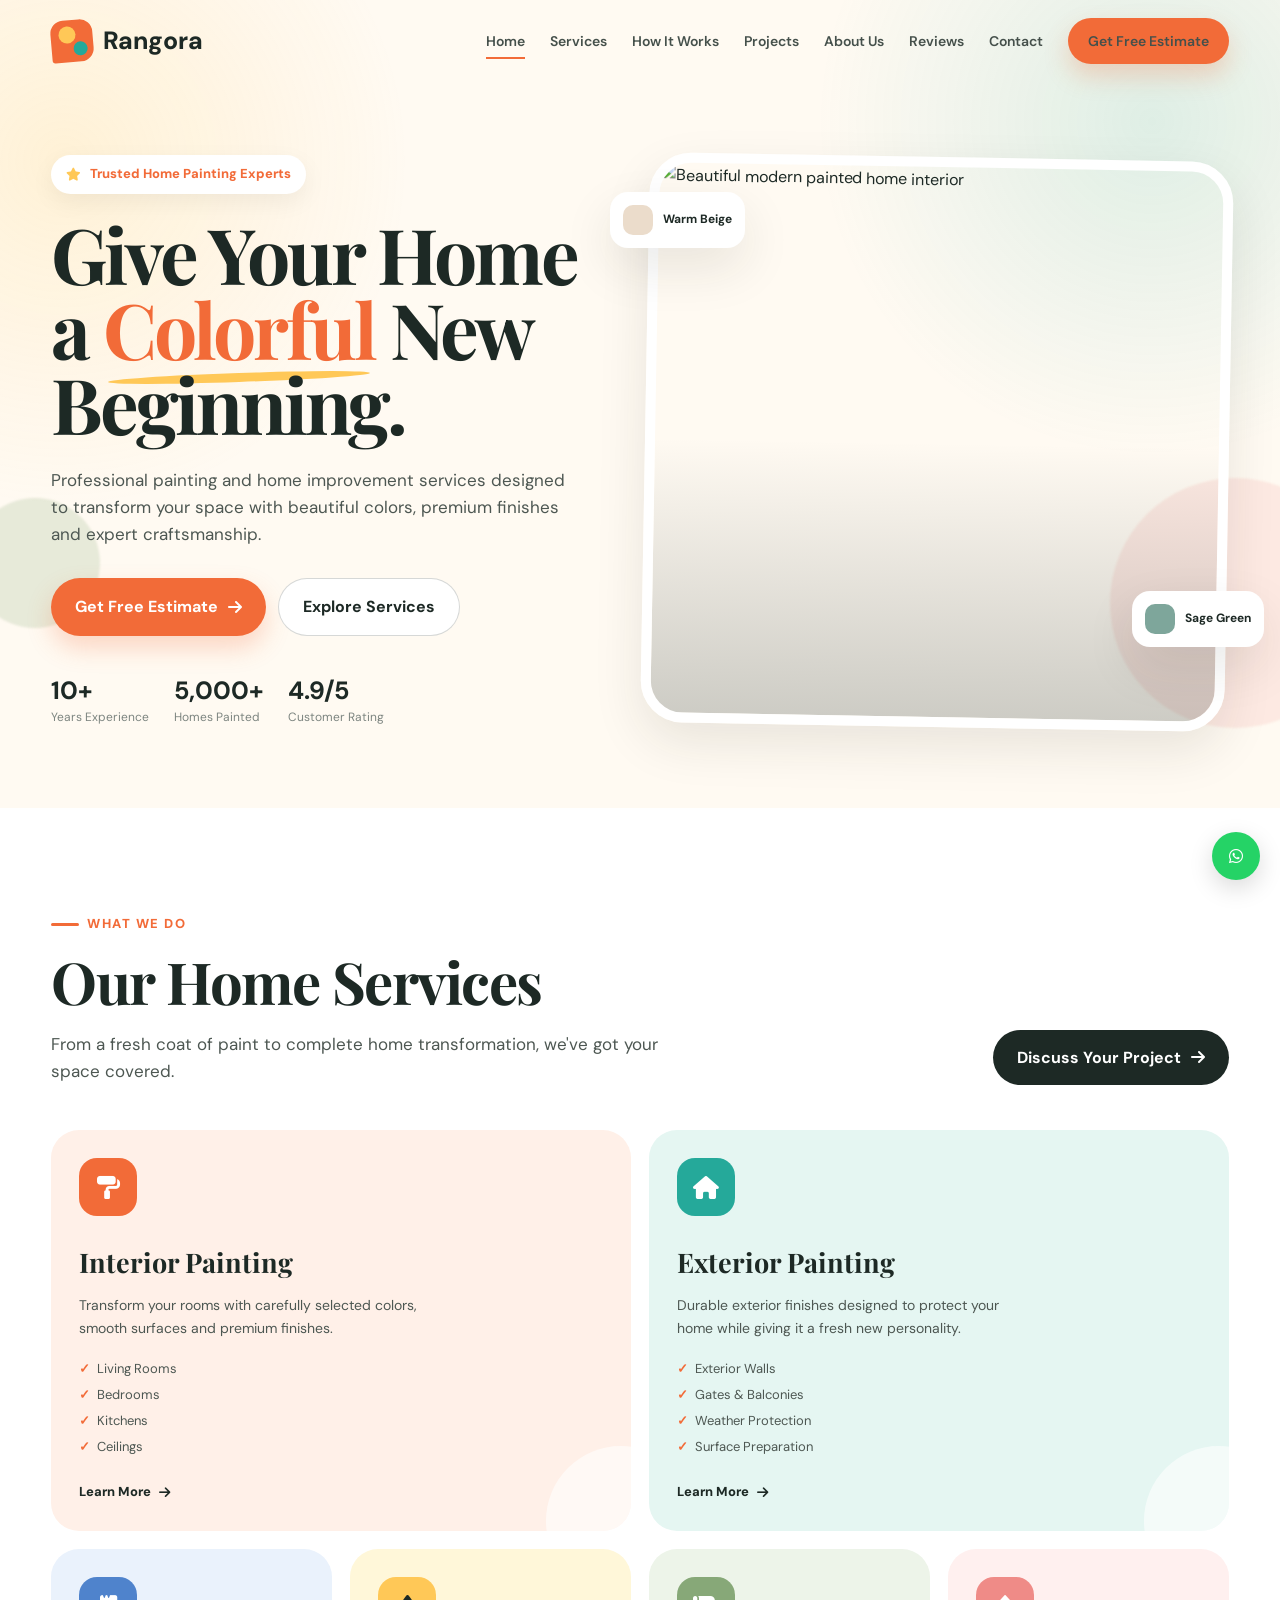
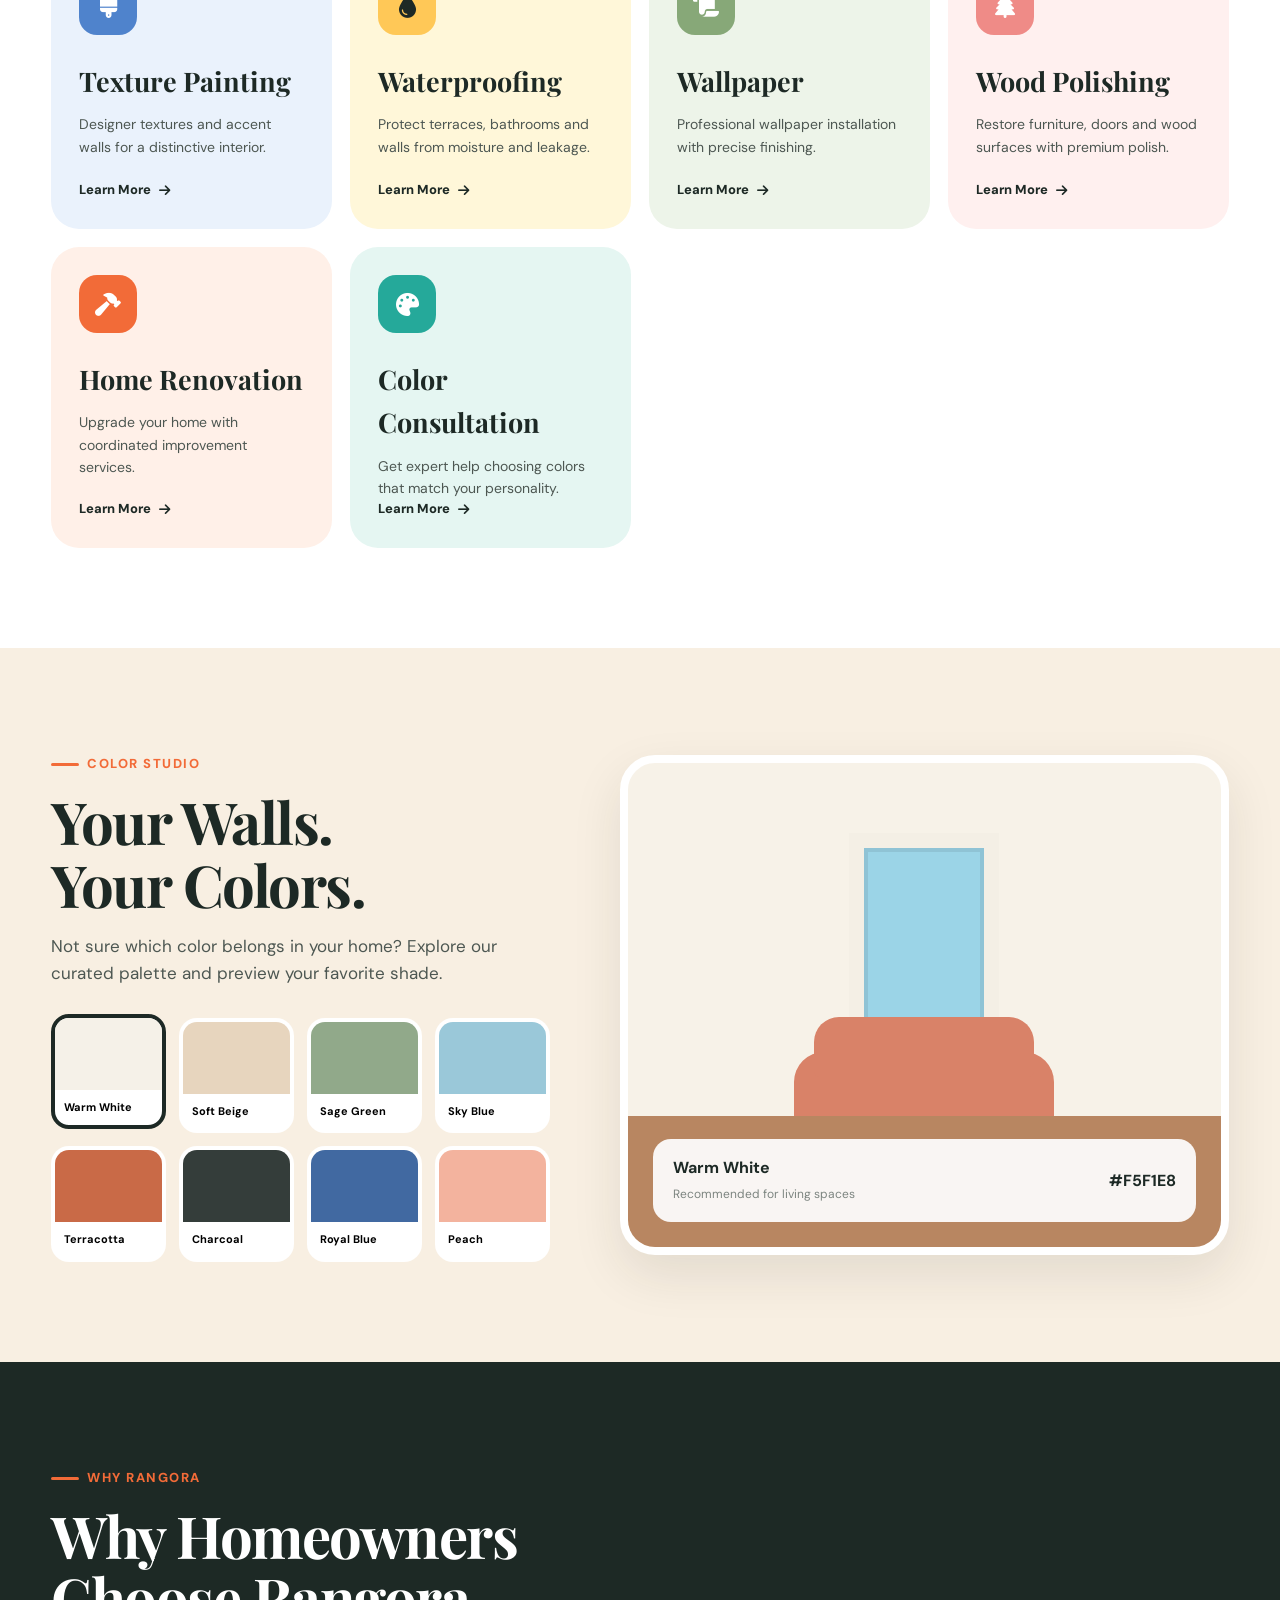
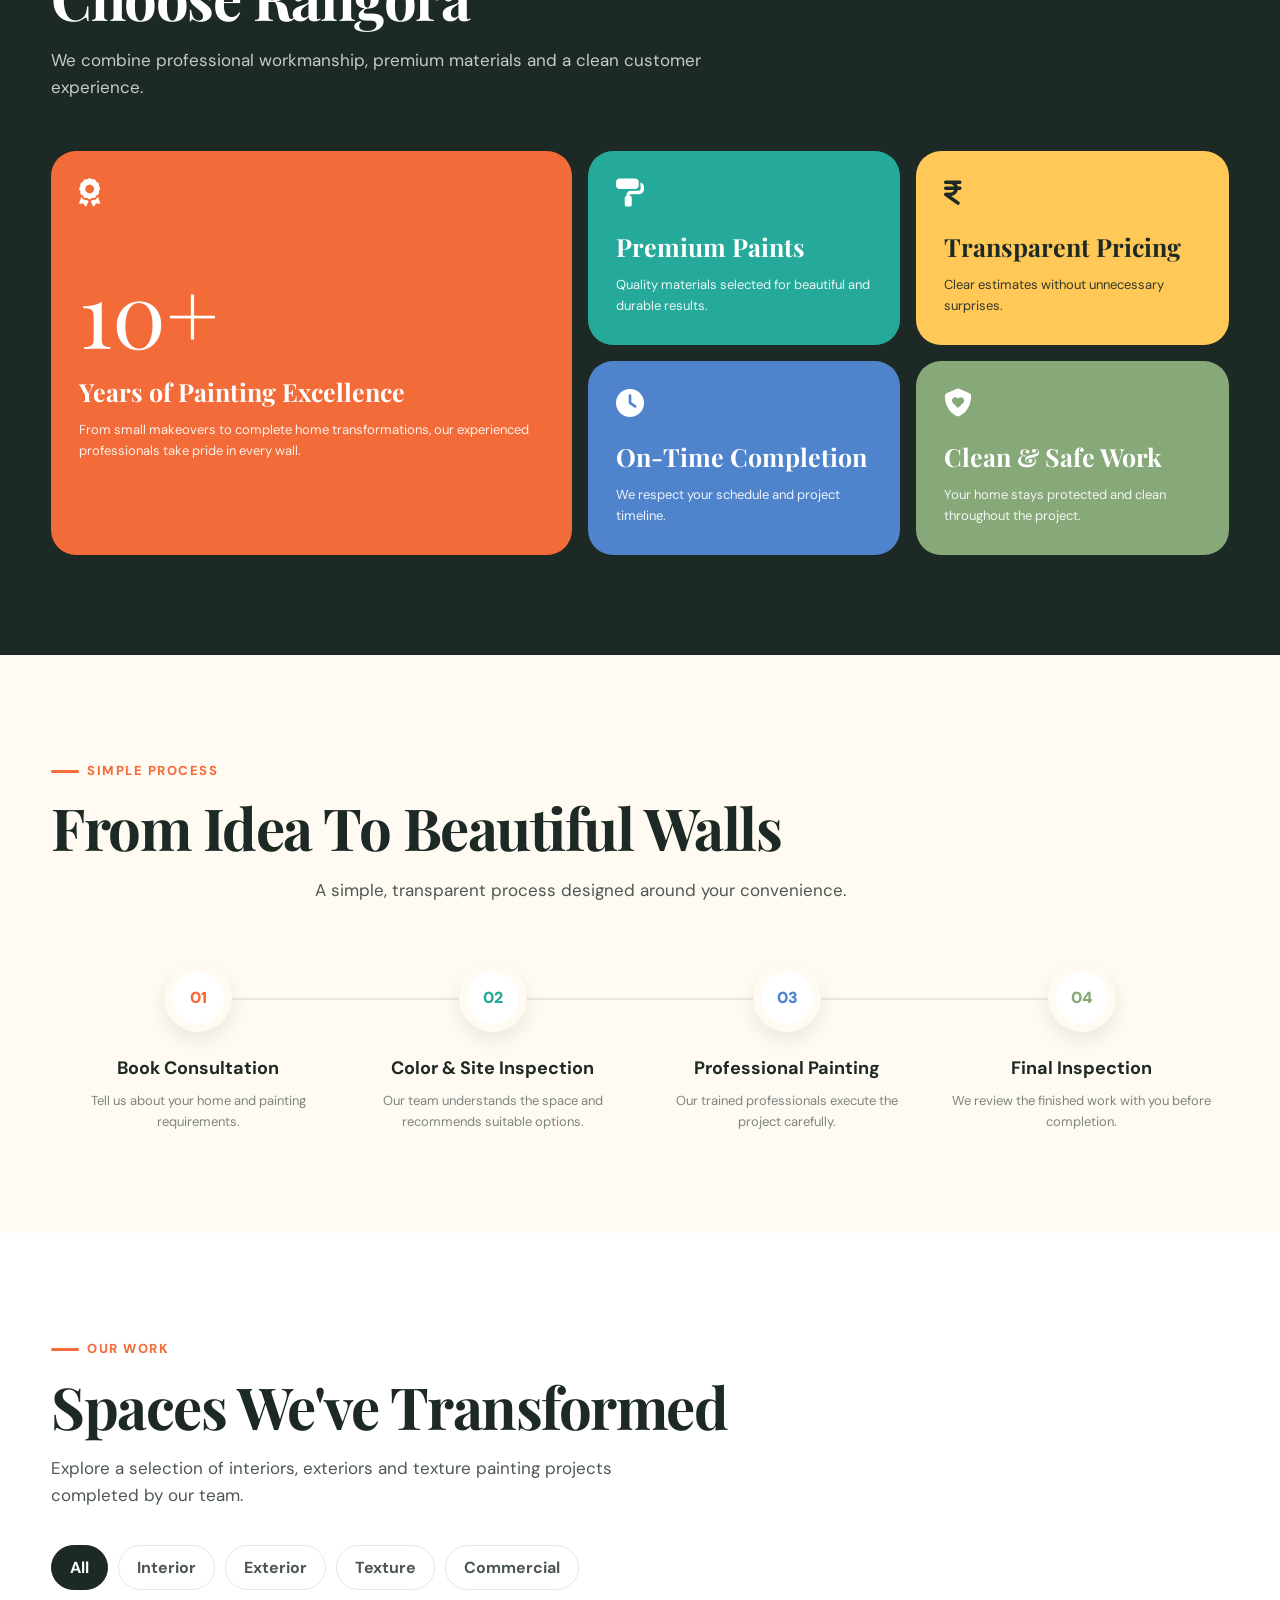
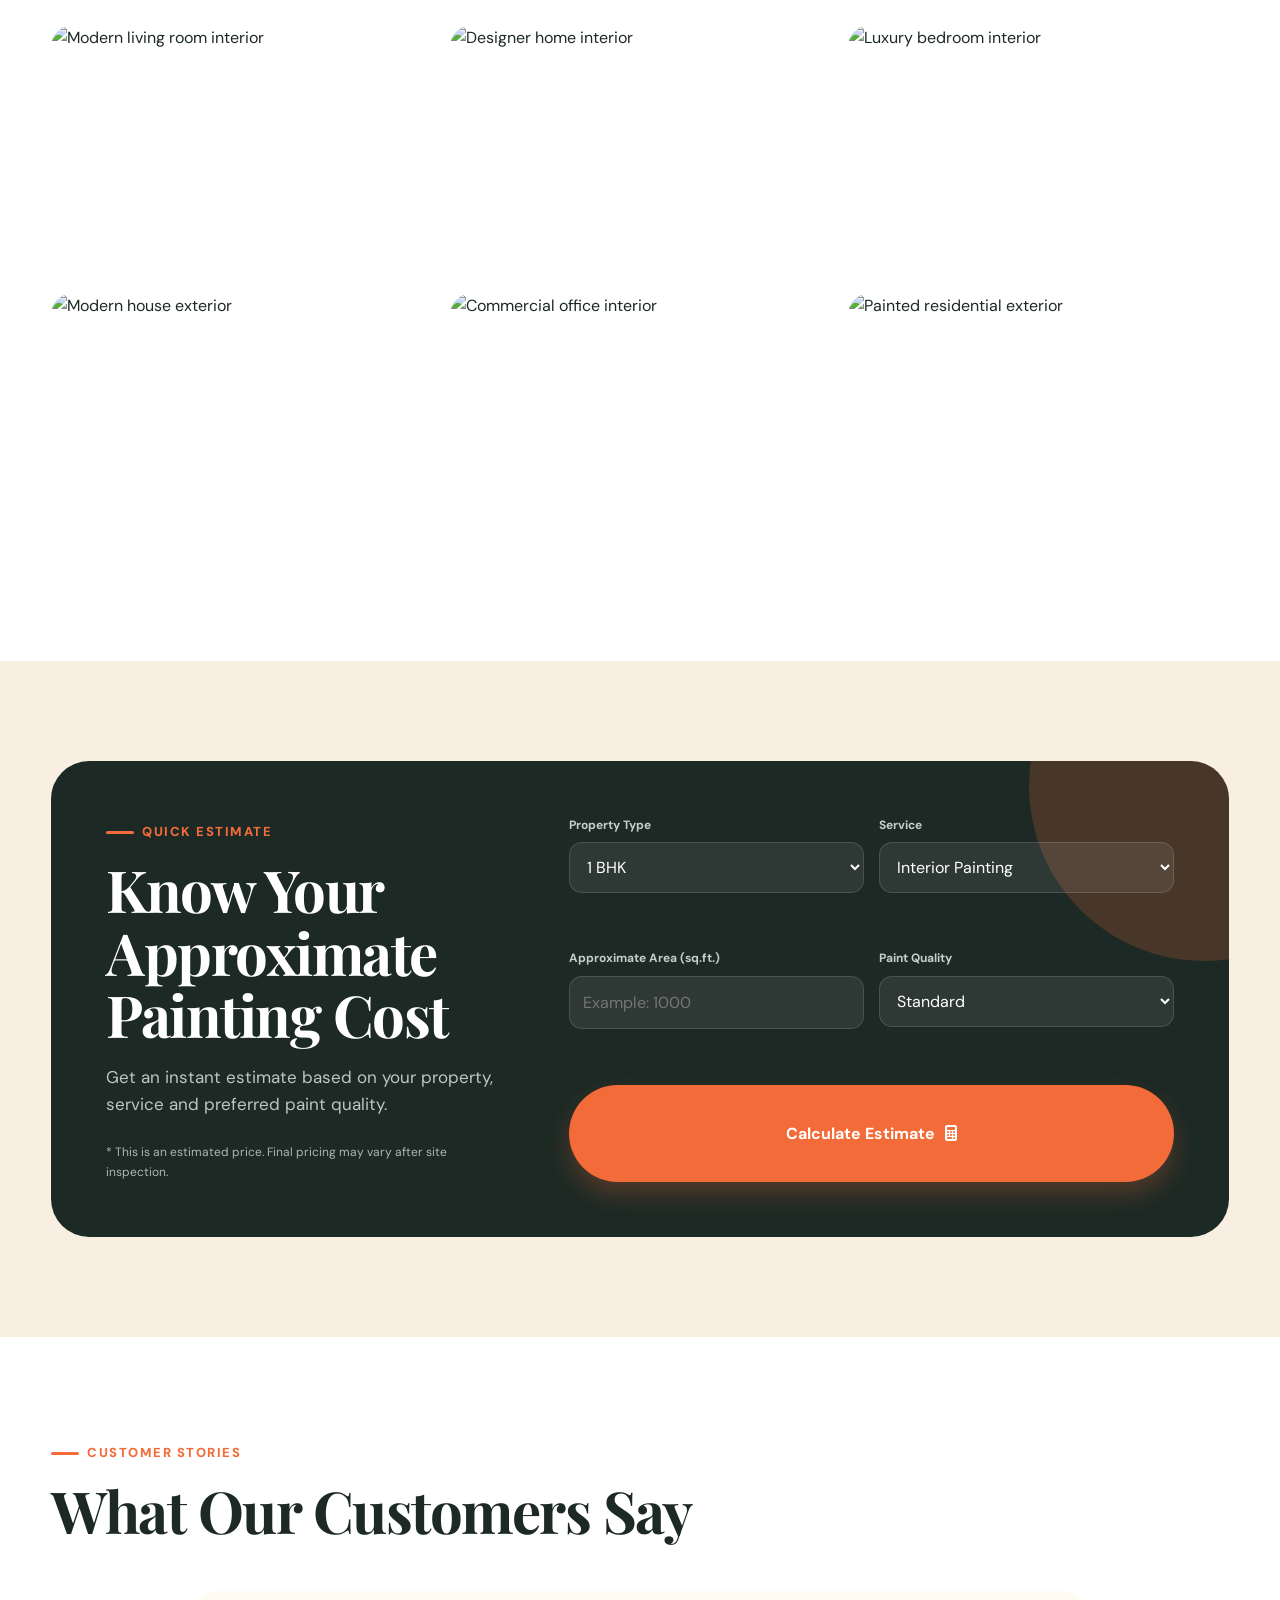
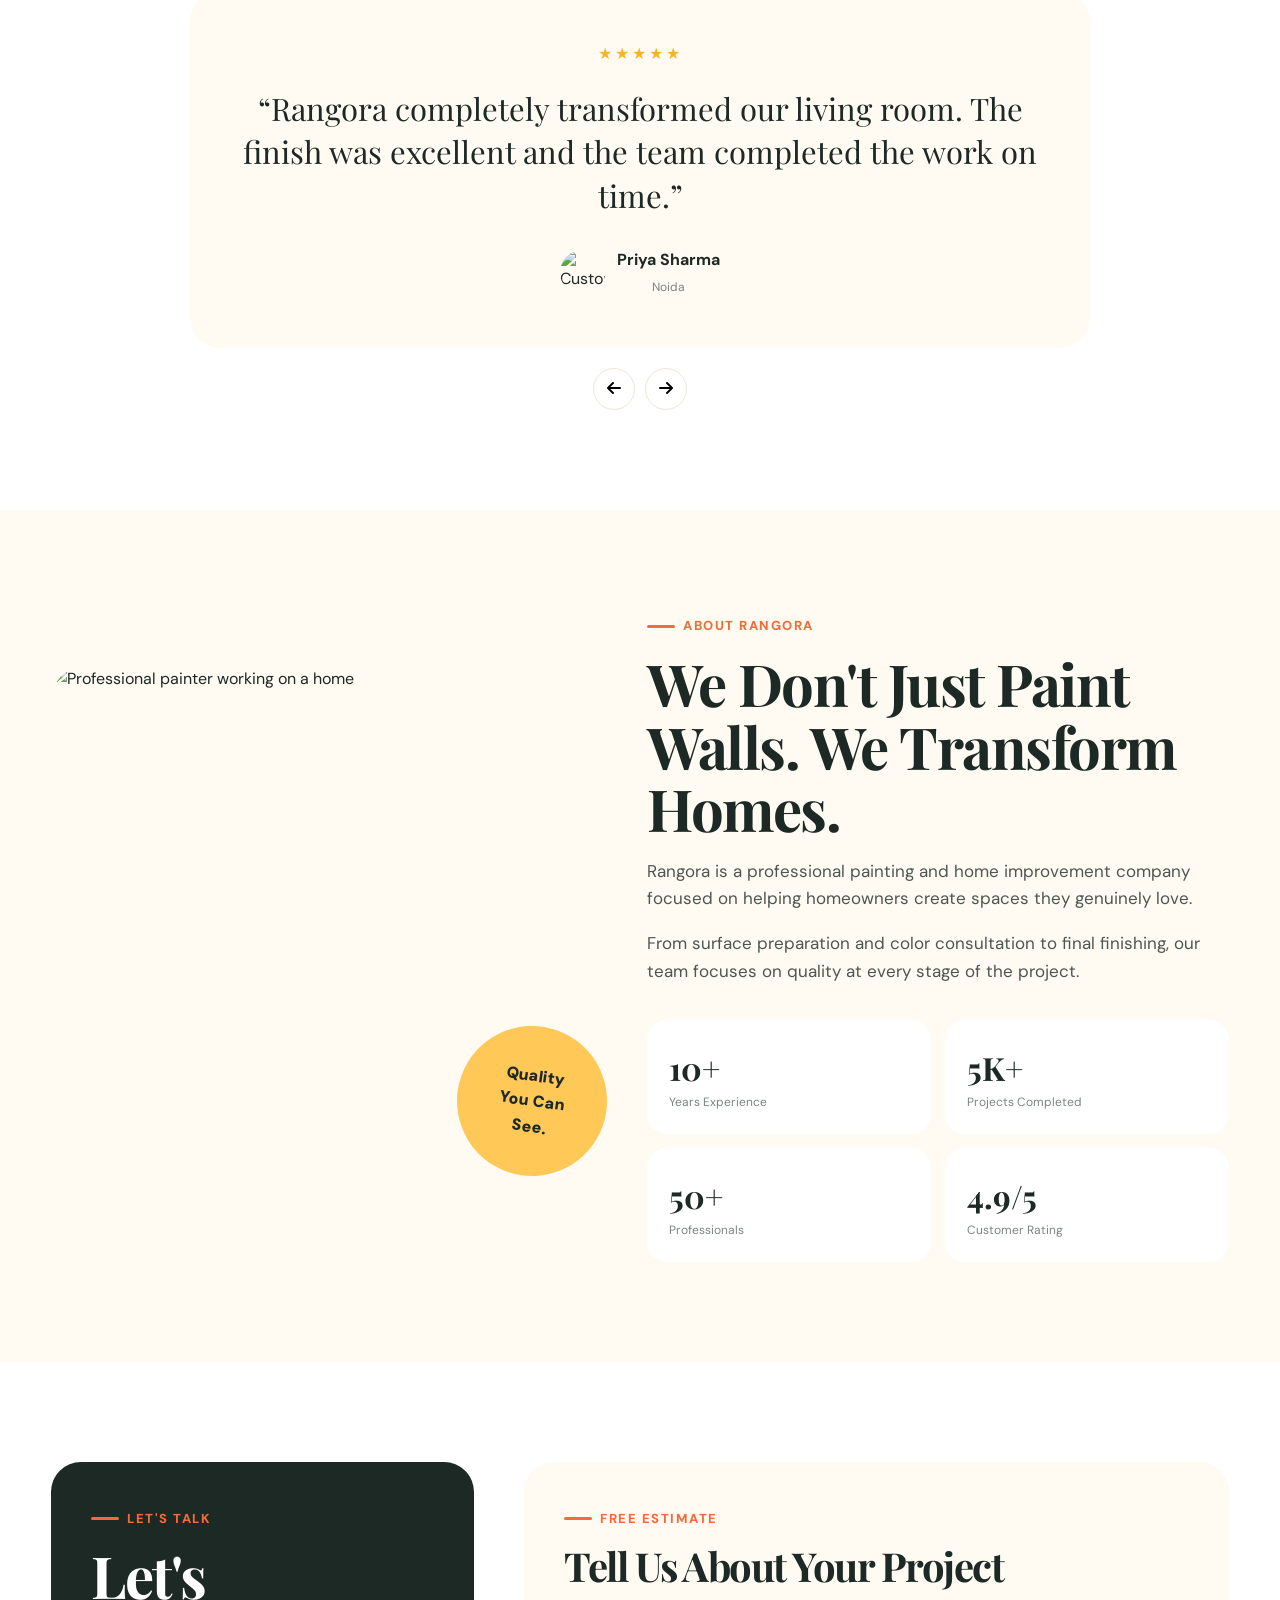
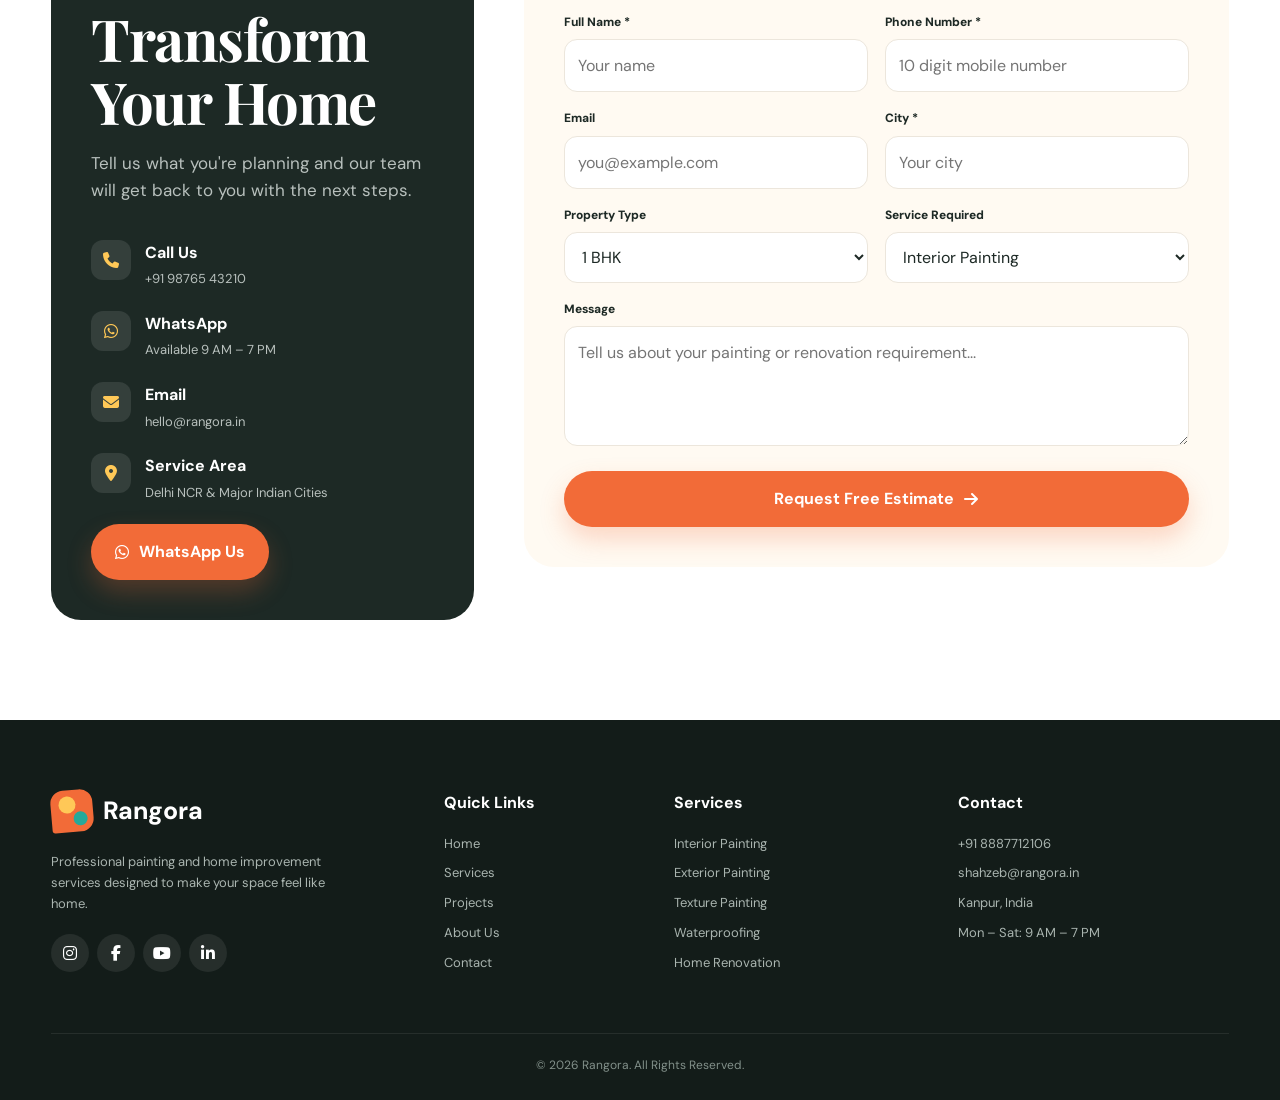
==== commit 40ca02df: "paint website demo" ====
--- a/index.html
+++ b/index.html
@@ -3321,9 +3321,9 @@
           <h4>Contact</h4>
 
           <ul>
-            <li>+91 98765 43210</li>
-            <li>hello@rangora.in</li>
-            <li>Delhi NCR, India</li>
+            <li>+91 8887712106</li>
+            <li>shahzeb@rangora.in</li>
+            <li>Kanpur, India</li>
             <li>Mon – Sat: 9 AM – 7 PM</li>
           </ul>
 
@@ -3392,7 +3392,7 @@
   <div class="floating-actions">
 
     <a class="floating-btn whatsapp"
-      href="https://wa.me/919876543210?text=Hi%20Rangora,%20I%20need%20a%20painting%20estimate." target="_blank"
+      href="https://wa.me/918887712106?text=Hi%20Shahzeb,%20I%20need%20a%20painting%20estimate." target="_blank"
       aria-label="WhatsApp Rangora">
       <i class="fa-brands fa-whatsapp"></i>
     </a>
